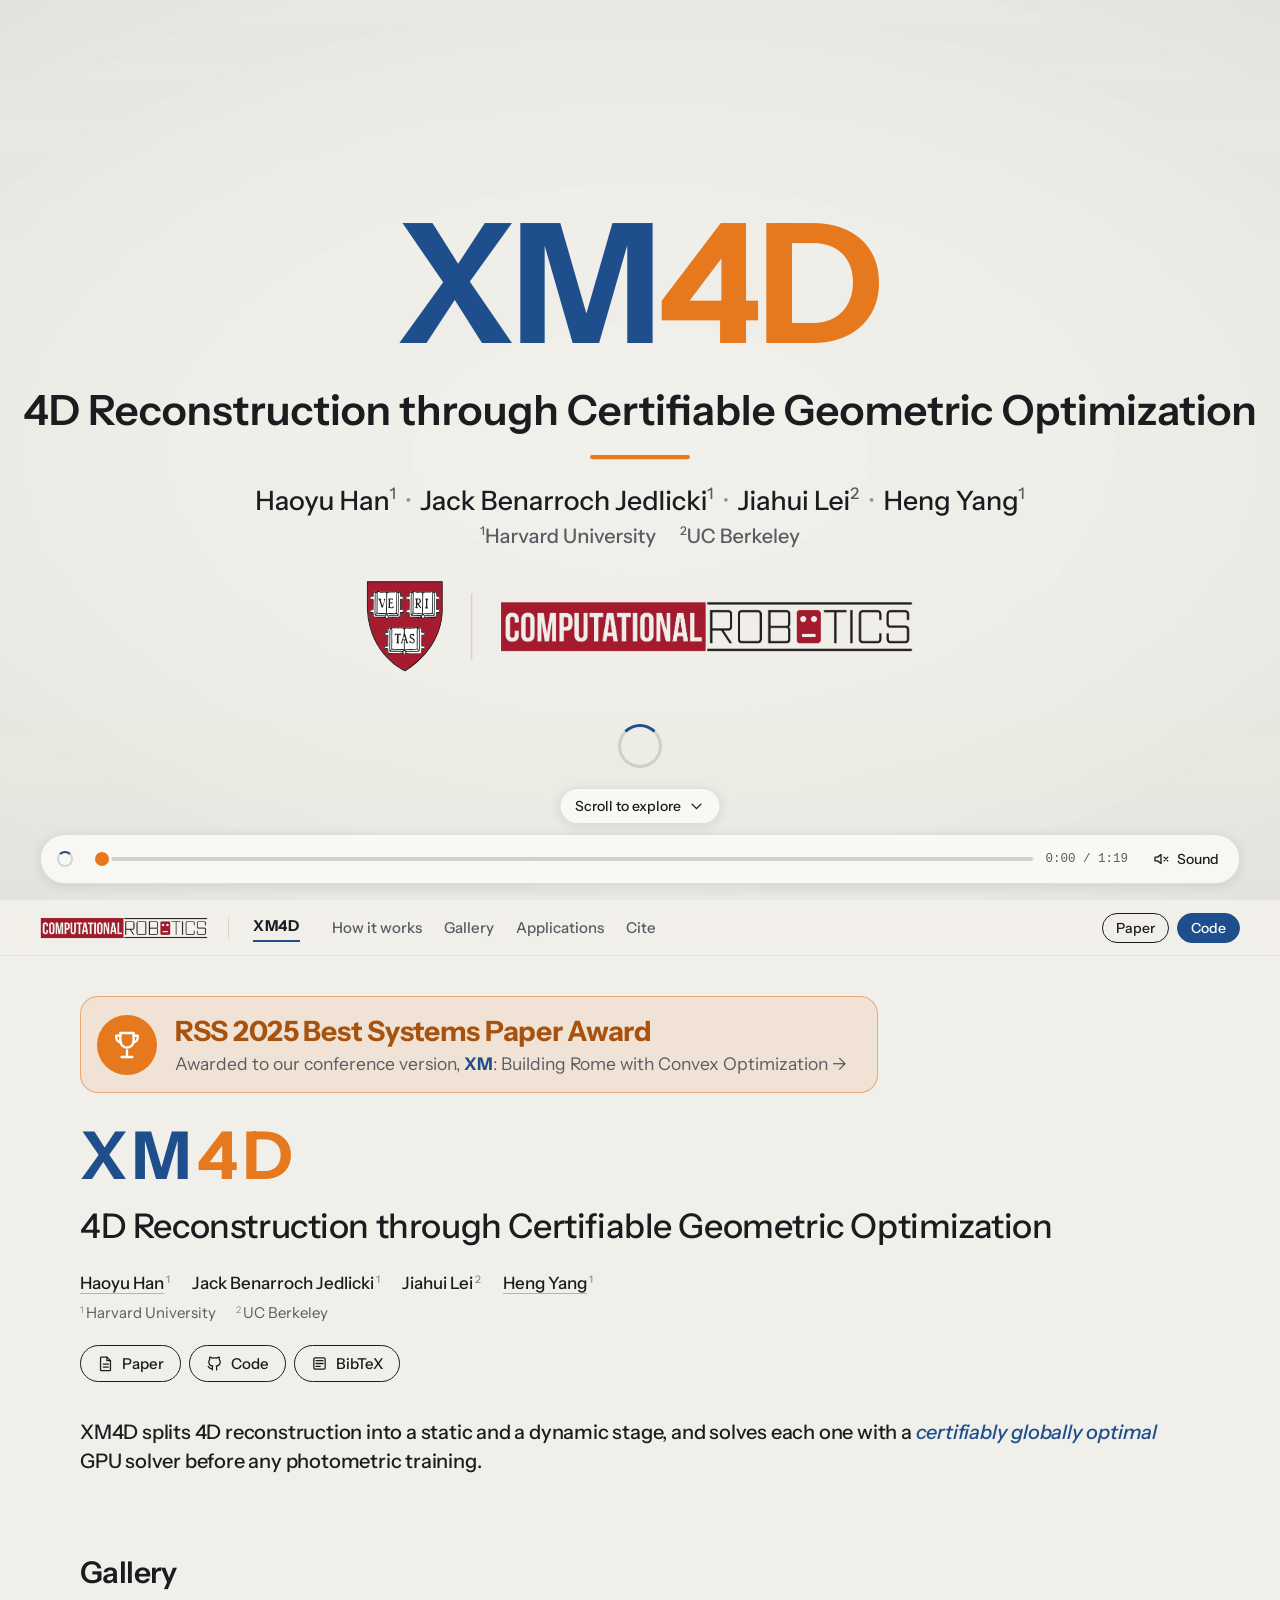
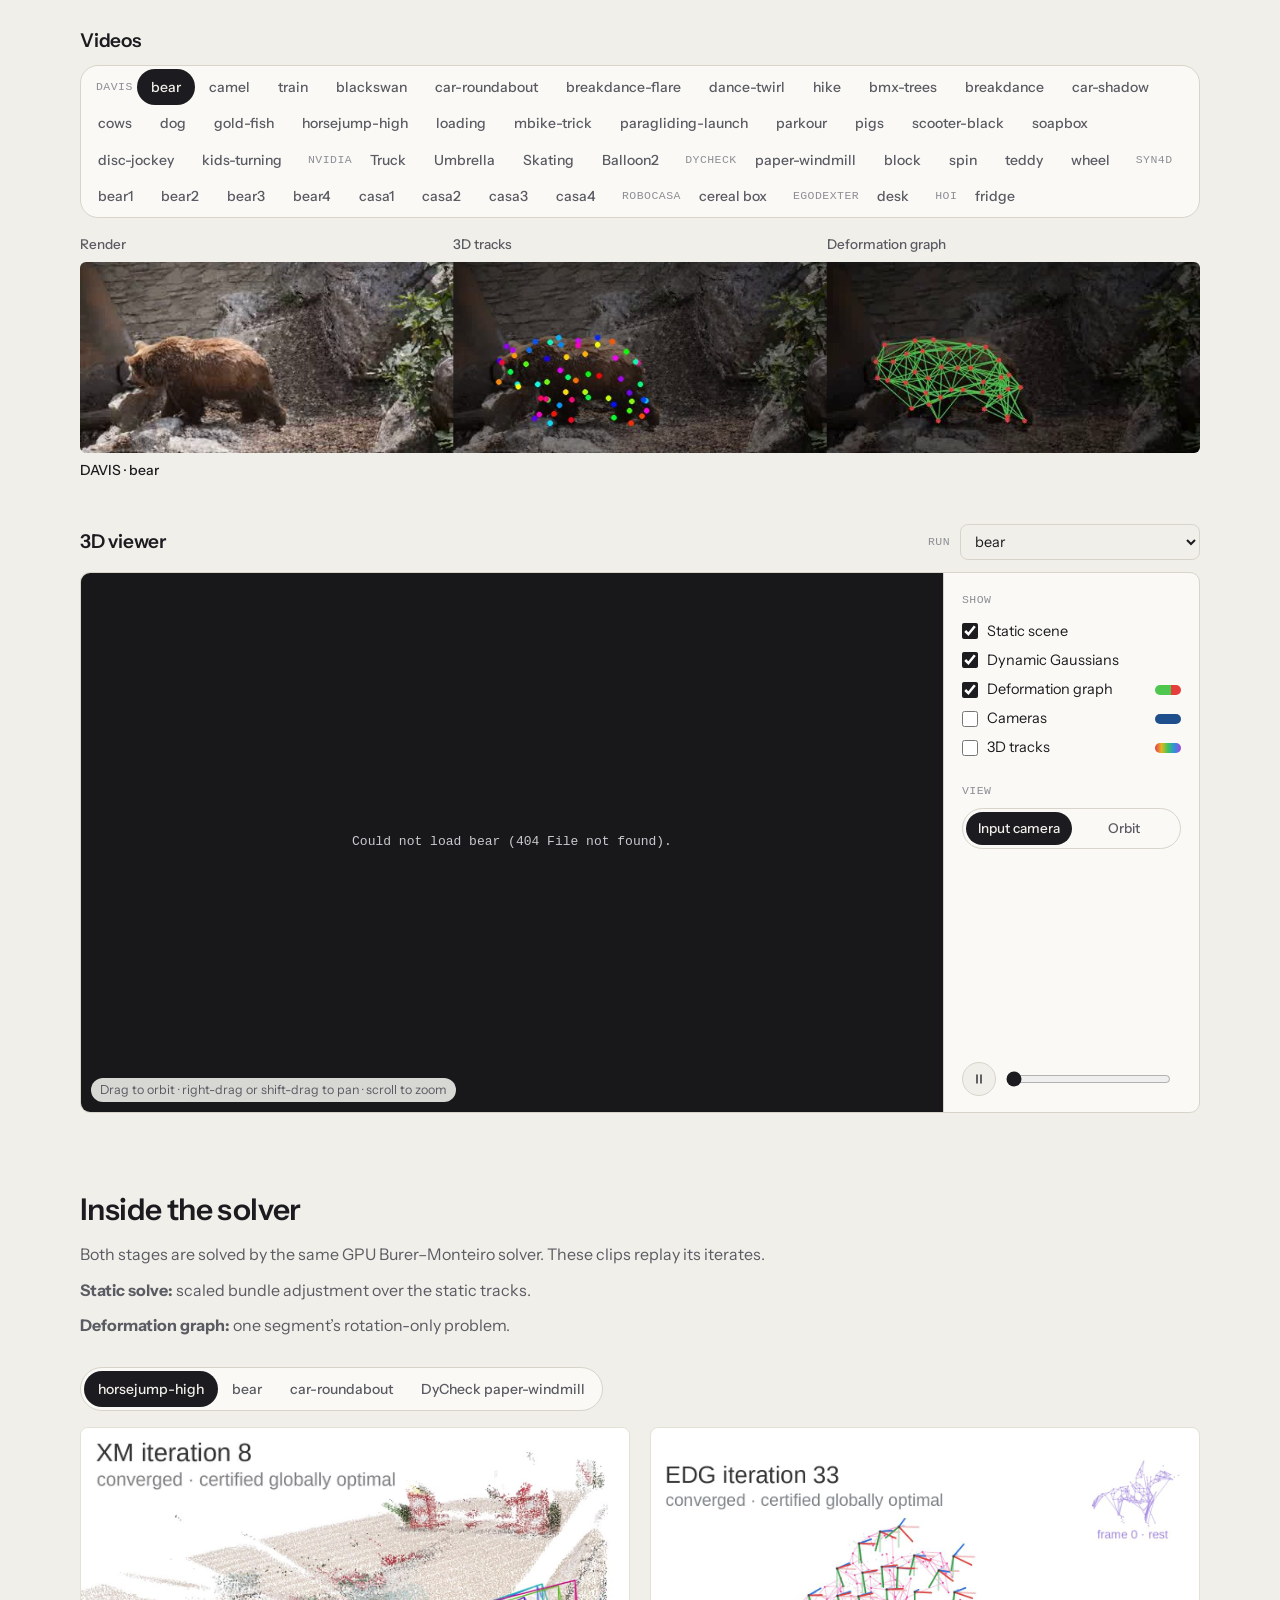
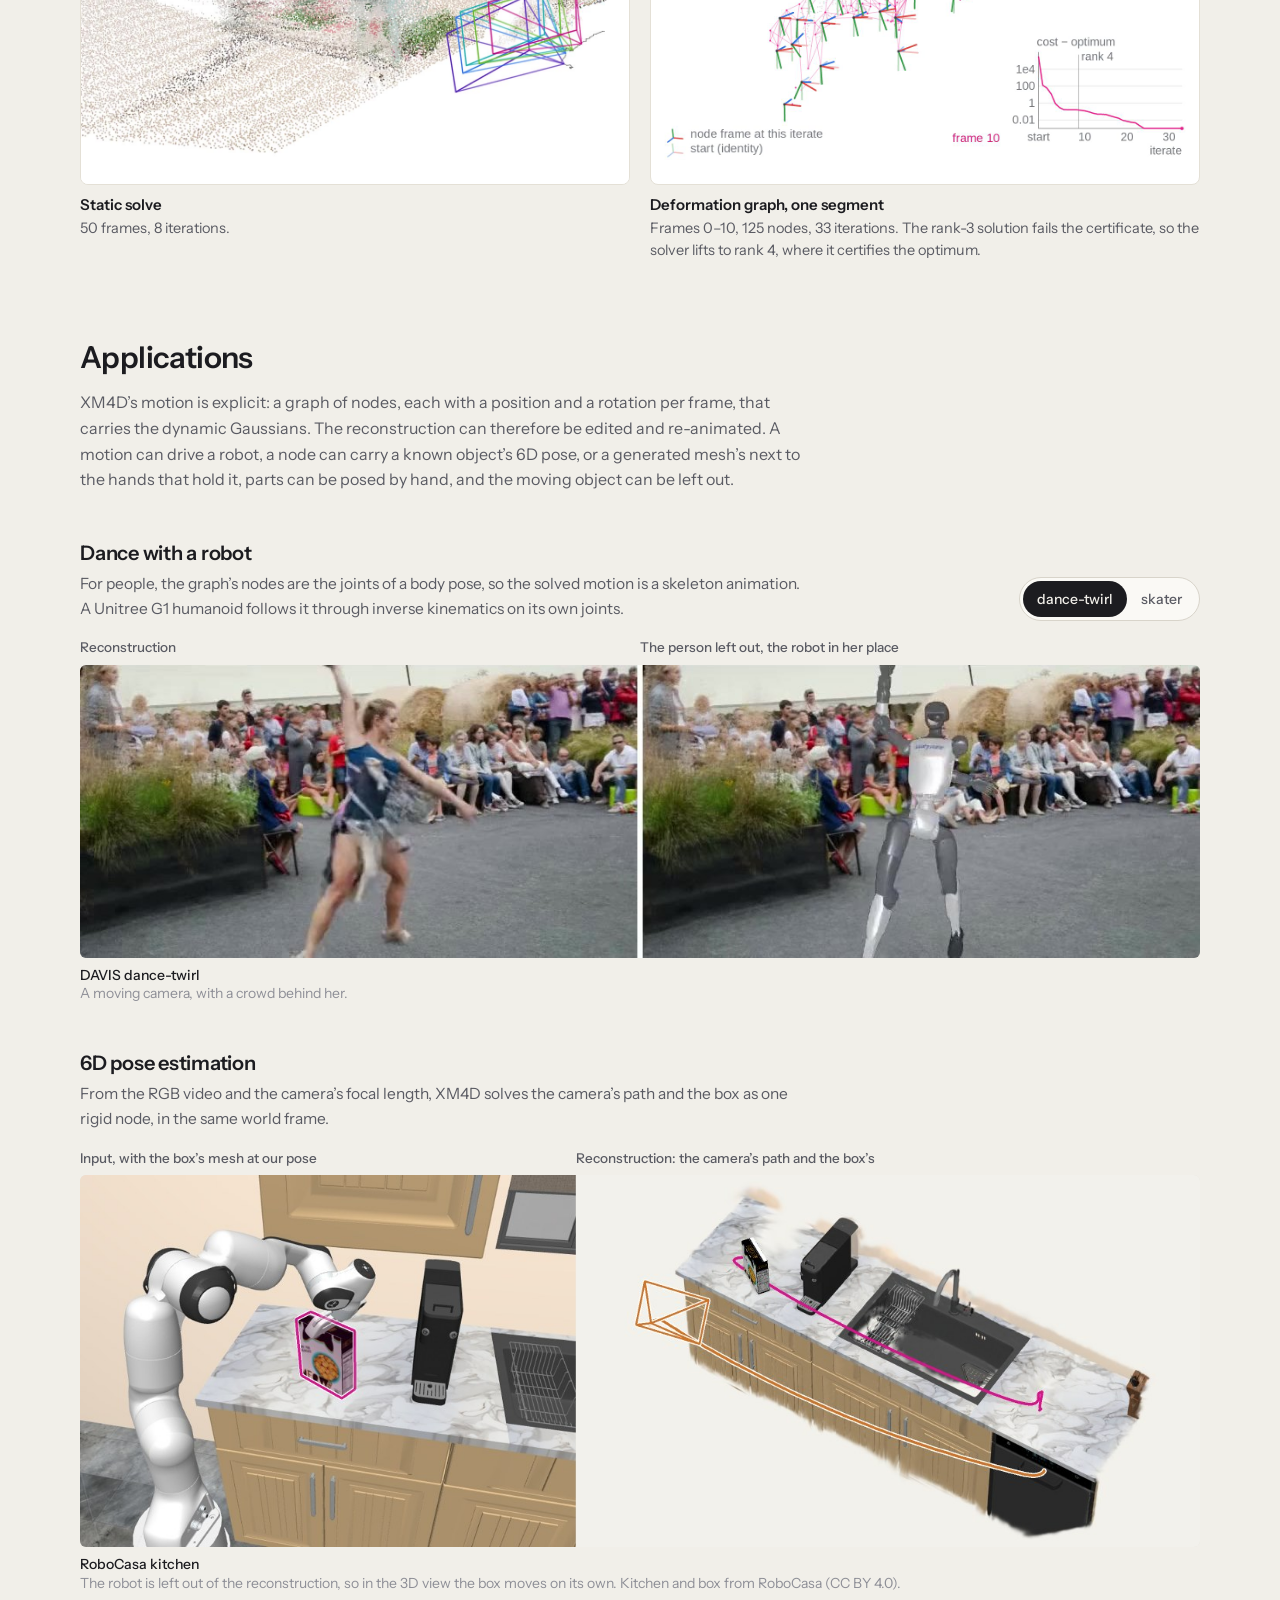
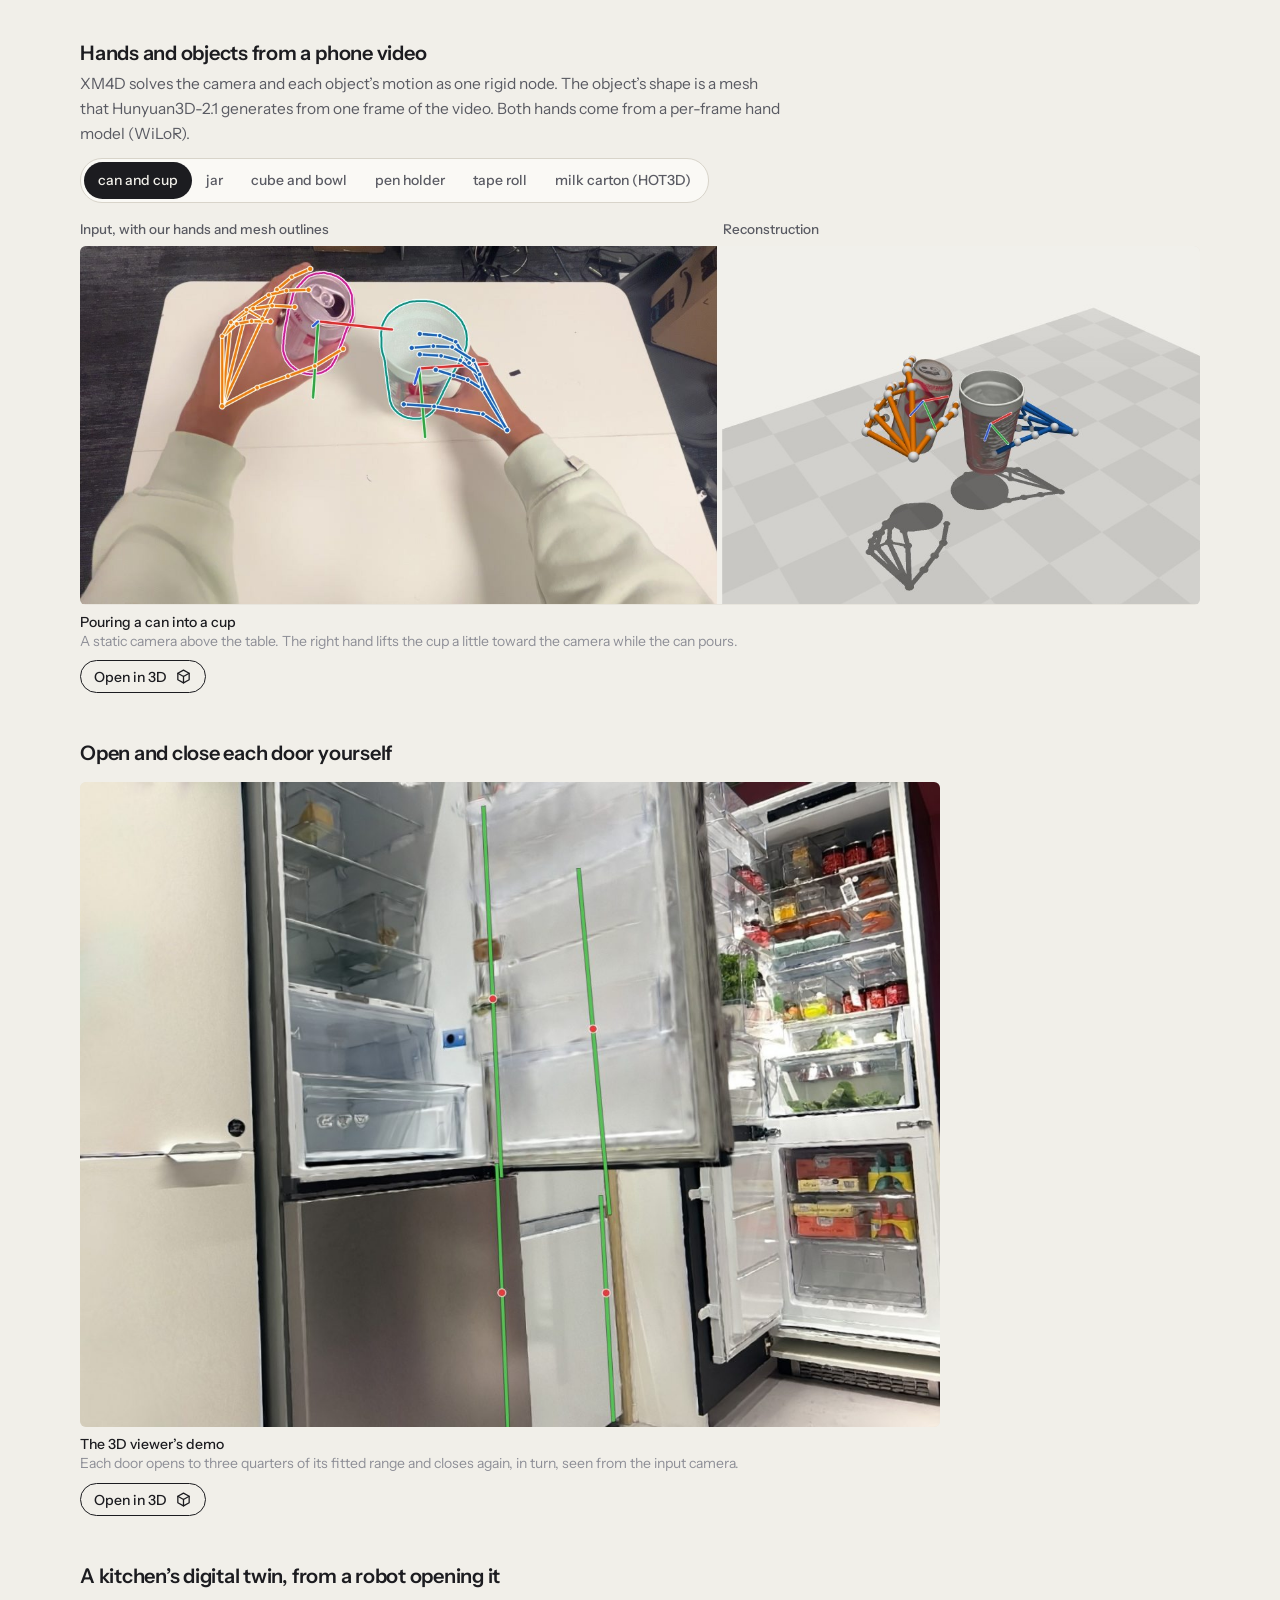
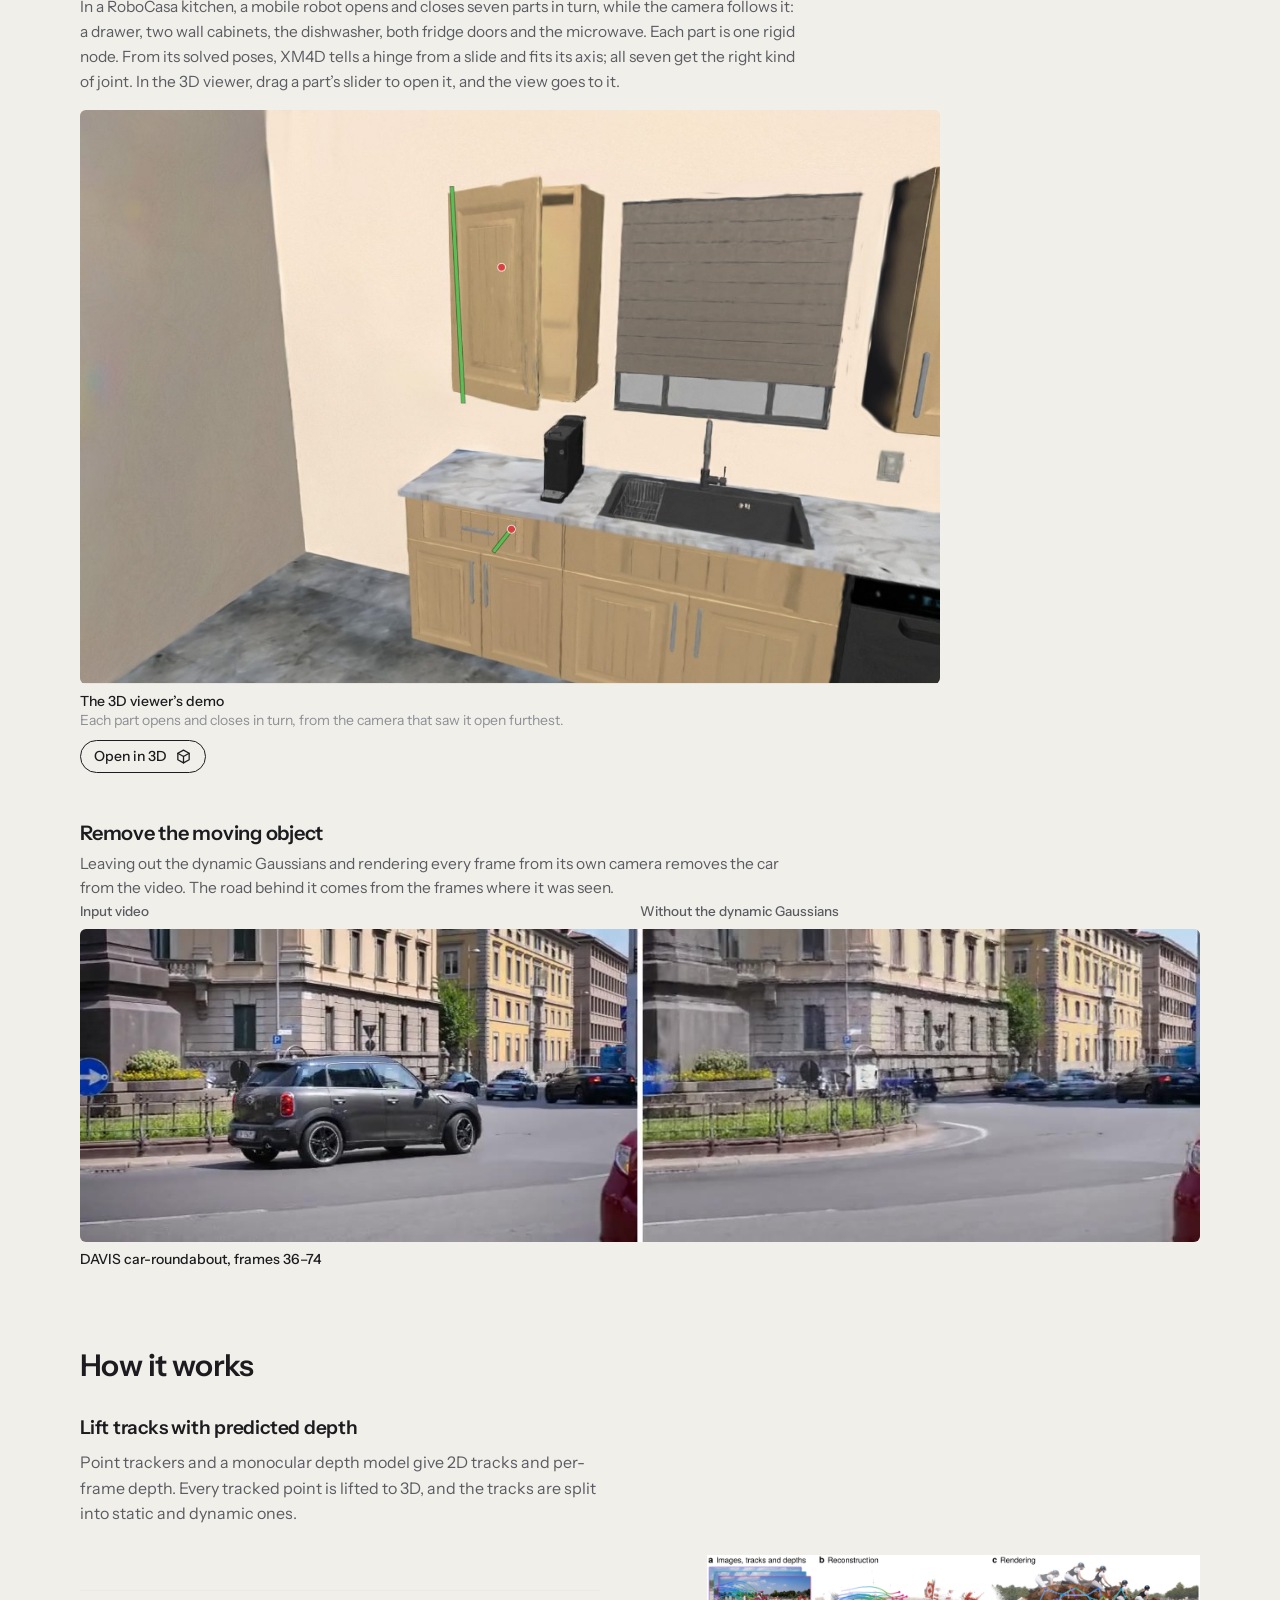
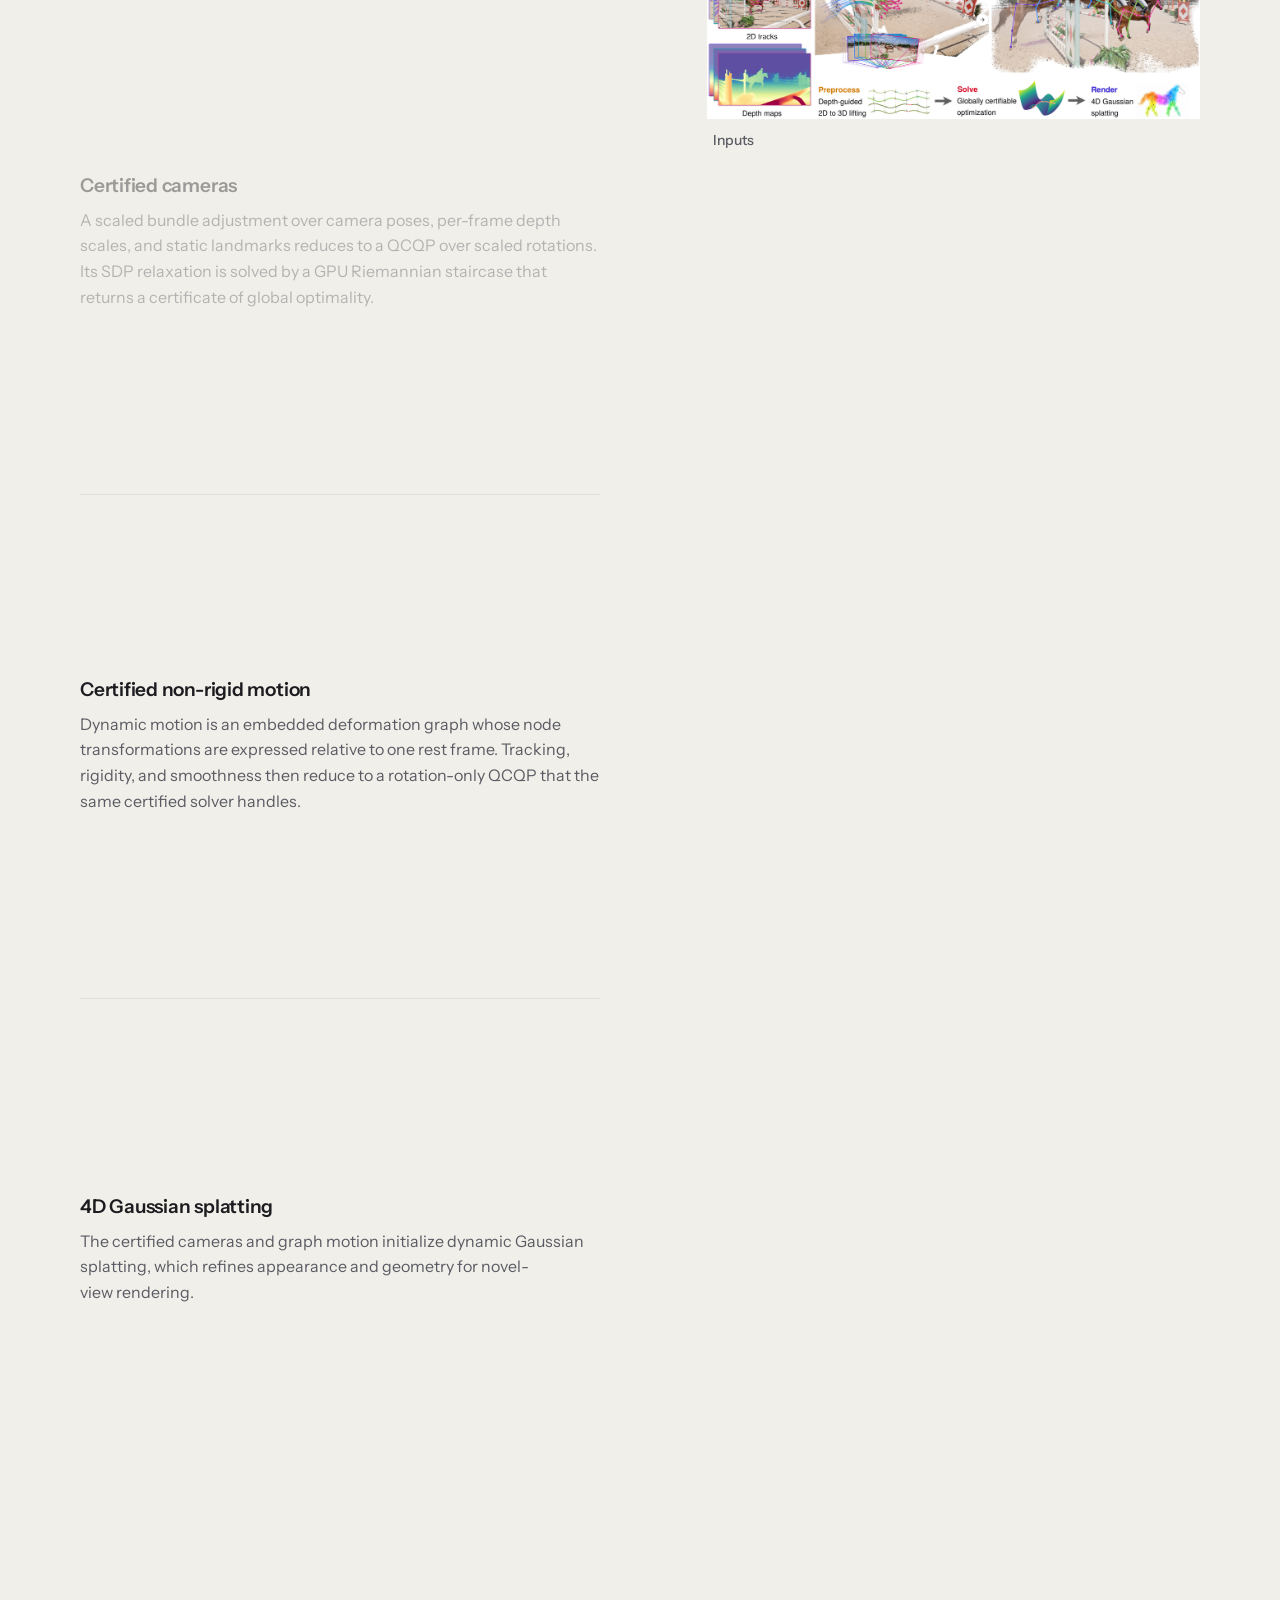
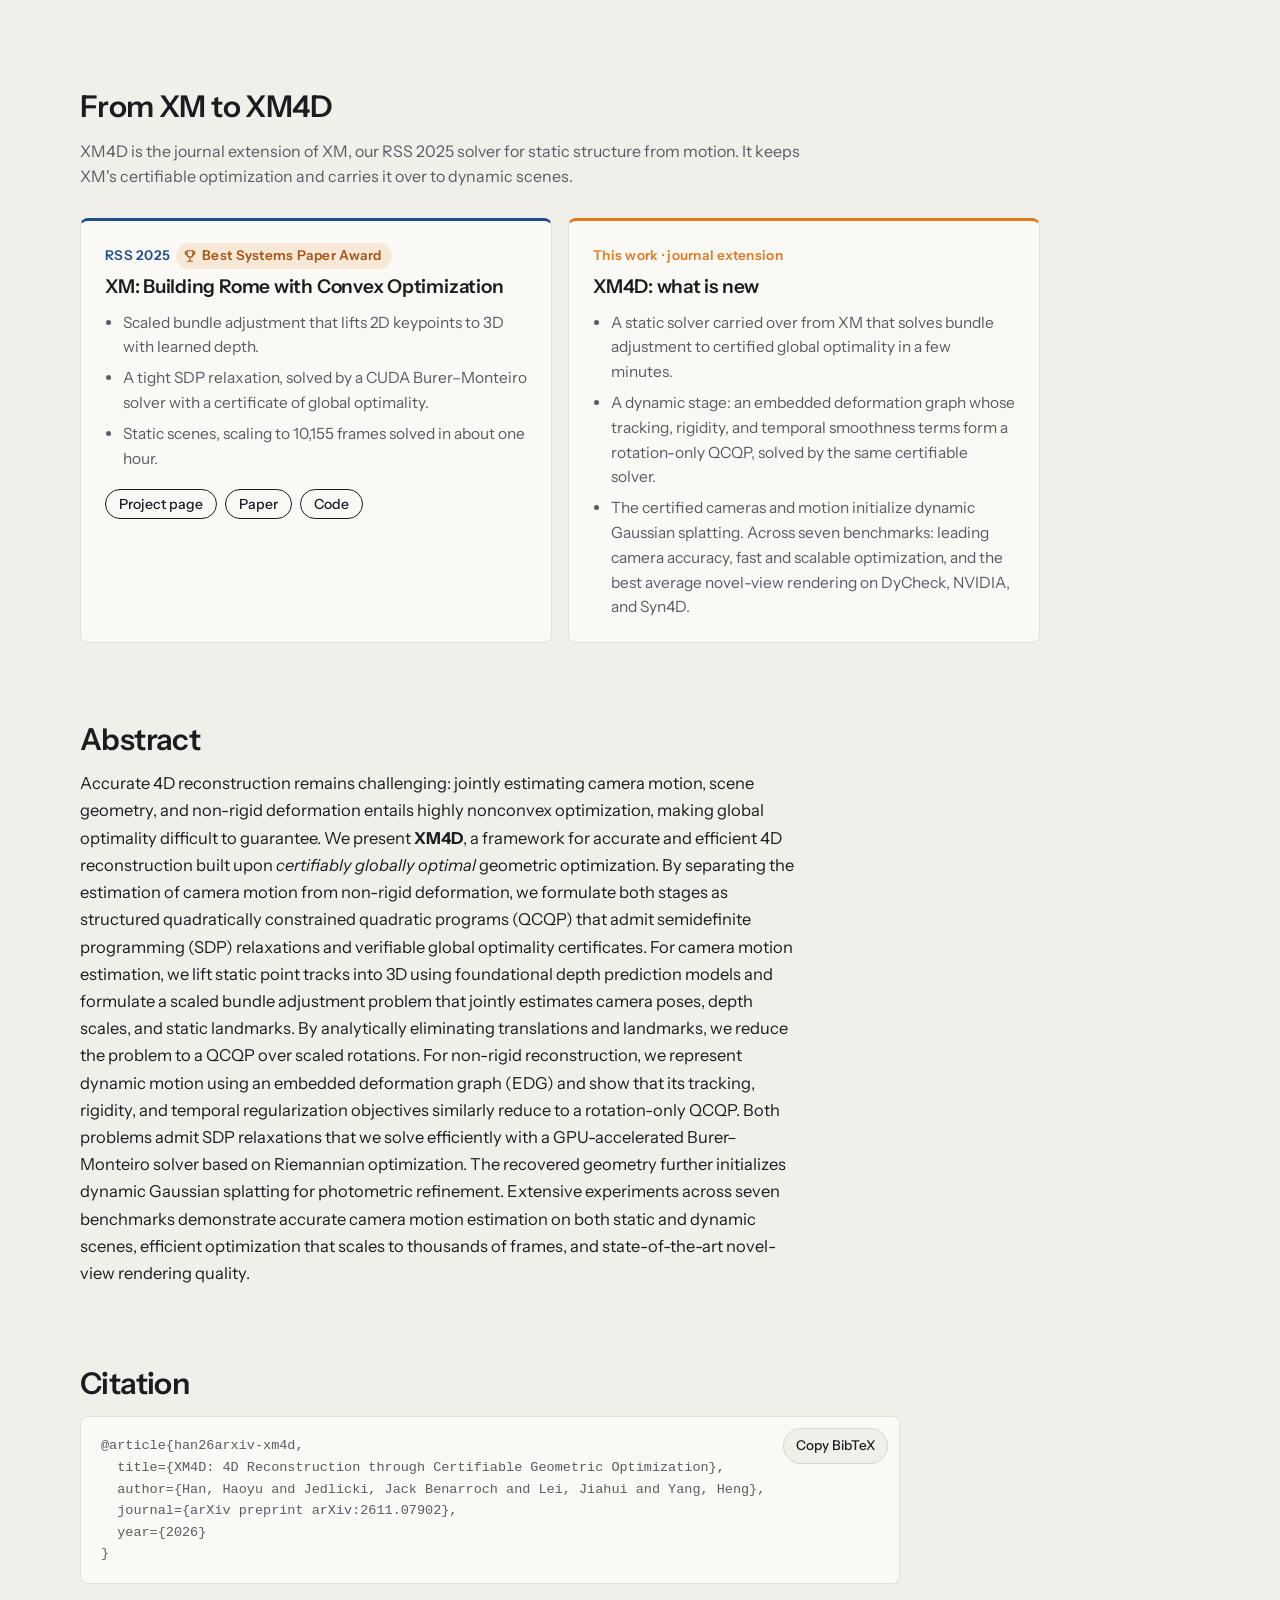
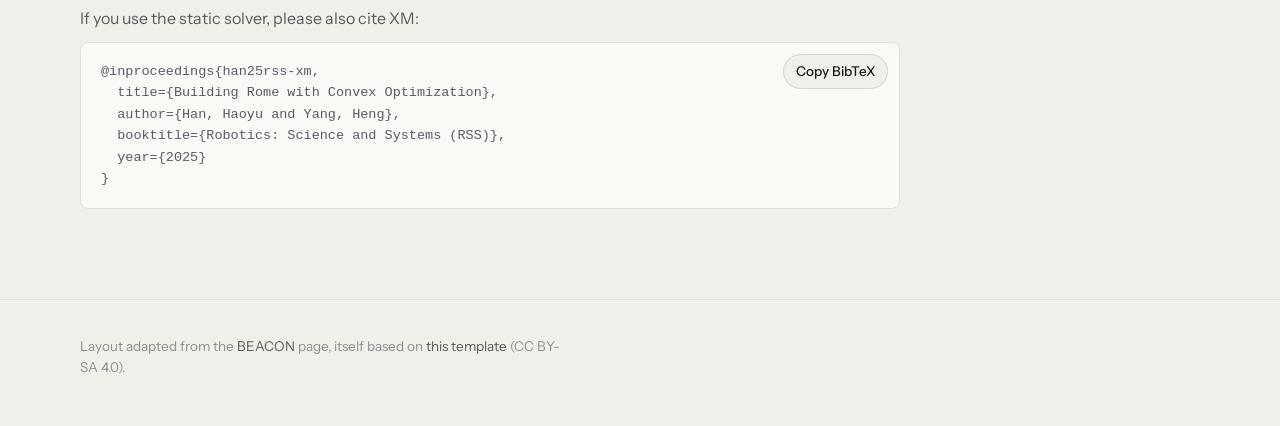
==== index.html @ f5412512 "Two DAVIS dance runs (disc-jockey, kids-turning) in the videos and the 3D viewer; the sphere-constra" ====
<!DOCTYPE html>
<html lang="en">
<head>
  <meta charset="UTF-8">
  <meta name="viewport" content="width=device-width, initial-scale=1.0">
  <title>XM4D: 4D Reconstruction through Certifiable Geometric Optimization</title>
  <meta name="description" content="XM4D recovers camera motion and non-rigid deformation from monocular videos with certifiably globally optimal geometric optimization, and uses them to initialize dynamic Gaussian splatting.">

  <meta property="og:title" content="XM4D: 4D Reconstruction through Certifiable Geometric Optimization">
  <meta property="og:description" content="Certifiably optimal cameras and non-rigid motion from casual videos, solved on the GPU and scaling to thousands of frames.">
  <meta property="og:image" content="assets/img/teaser.jpg?v=2">
  <meta property="og:type" content="website">

  <link rel="preconnect" href="https://fonts.googleapis.com">
  <link rel="preconnect" href="https://fonts.gstatic.com" crossorigin>
  <link href="https://fonts.googleapis.com/css2?family=Instrument+Sans:ital,wght@0,400;0,500;0,600;0,700;1,400&display=swap" rel="stylesheet">

  <link rel="icon" href="assets/favicon.svg" type="image/svg+xml">
  <link rel="stylesheet" href="style.css?v=20261109f">
</head>
<body>

<a class="skip-link" href="#method">Skip to content</a>

<!-- Teaser, full screen above the page (as on the GRASP page): plays muted, fades as the page scrolls up over it,
     pauses off screen (main.js). The top bar sits below it and sticks once it scrolls away. -->
<div class="intro" id="teaser" role="region" aria-label="Teaser video">
  <div class="intro-stage">
    <video id="promo" class="intro-video" muted loop playsinline preload="auto" width="1280" height="720" poster="assets/img/promo.jpg?v=12" aria-label="XM4D teaser: results, the pipeline, and this page">
      <!-- text-free cuts (the text is drawn over them as SVG); the sharpest the screen can use: 1440p on large or
           high-density screens, 1080p on most laptops, else 720p -->
      <source src="assets/video/promo-1440.mp4?v=11" type="video/mp4" media="(min-width: 1800px), (min-width: 1000px) and (min-resolution: 1.75dppx)">
      <source src="assets/video/promo-1080.mp4?v=11" type="video/mp4" media="(min-width: 1100px), (min-width: 700px) and (min-resolution: 1.5dppx)">
      <source src="assets/video/promo-720.mp4?v=11" type="video/mp4">
    </video>
    <!-- the teaser's titles, labels and logos, drawn sharp as SVG over the text-free video, frame by frame (main.js) -->
    <svg class="intro-text" id="promo-text" viewBox="0 0 1920 1080" preserveAspectRatio="xMidYMid slice" aria-hidden="true"></svg>
    <button type="button" class="intro-hit" id="promo-hit" aria-label="Pause the teaser"></button>
    <span class="intro-big" aria-hidden="true">
      <svg class="i-play" width="40" height="40" viewBox="0 0 24 24"><path d="M8 5.5v13l10.5-6.5z"/></svg>
      <svg class="i-pause" width="40" height="40" viewBox="0 0 24 24"><path d="M9 5.5v13M15 5.5v13"/></svg>
    </span>
    <!-- shown until enough of the teaser is in to play through, and whenever playback waits for data -->
    <span class="intro-load" role="status" aria-label="Loading the teaser"></span>
  </div>
  <div class="intro-bar">
    <button type="button" class="intro-btn" id="promo-play" aria-label="Pause the teaser">
      <svg class="i-pause" width="18" height="18" viewBox="0 0 24 24" aria-hidden="true"><path d="M9 5.5v13M15 5.5v13"/></svg>
      <svg class="i-play" width="18" height="18" viewBox="0 0 24 24" aria-hidden="true"><path d="M8 5.5v13l10.5-6.5z"/></svg>
    </button>
    <input type="range" class="intro-seek" id="promo-seek" min="0" max="79.2" step="0.01" value="0" aria-label="Teaser position">
    <span class="intro-time" id="promo-time">0:00 / 1:19</span>
    <button type="button" class="intro-btn intro-sound" id="promo-sound" aria-pressed="false">
      <svg class="i-muted" width="18" height="18" viewBox="0 0 24 24" aria-hidden="true"><path d="M4 9.5h3.5L12 6v12l-4.5-3.5H4z"/><path d="M16 9.5l5 5M21 9.5l-5 5"/></svg>
      <svg class="i-sound" width="18" height="18" viewBox="0 0 24 24" aria-hidden="true"><path d="M4 9.5h3.5L12 6v12l-4.5-3.5H4z"/><path d="M15.5 9a4.5 4.5 0 0 1 0 6M18 6.5a8 8 0 0 1 0 11"/></svg>
      Sound
    </button>
  </div>
  <a class="intro-cue" href="#top">Scroll to explore <svg width="18" height="18" viewBox="0 0 24 24" aria-hidden="true"><path d="M6 9.5l6 6 6-6"/></svg></a>
</div>

<nav class="topbar" aria-label="Page">
  <a class="topbar-lab" href="https://computationalrobotics.seas.harvard.edu/" target="_blank" rel="noopener"><img src="assets/group-logo.png" alt="Computational Robotics Group, Harvard" width="168" height="22"></a>
  <a class="topbar-brand" href="#top">XM4D</a>
  <div class="topbar-links">
    <a href="#method">How it works</a>
    <a href="#gallery">Gallery</a>
    <a href="#applications">Applications</a>
    <a href="#citation">Cite</a>
  </div>
  <div class="topbar-actions">
    <a class="btn btn-small" href="https://arxiv.org/abs/2611.07902" target="_blank" rel="noopener">Paper</a>
    <a class="btn btn-small btn-primary" href="https://github.com/ComputationalRobotics/XM4D-release" target="_blank" rel="noopener">Code</a>
  </div>
</nav>

<main id="top">

  <!-- ───────────────────────── HERO ───────────────────────── -->
  <header class="hero">
    <a class="award-banner" href="https://computationalrobotics.seas.harvard.edu/XM/" target="_blank" rel="noopener">
      <span class="award-icon"><svg viewBox="0 0 24 24" aria-hidden="true"><path d="M8 21h8M12 16v5M7 3h10v6a5 5 0 0 1-10 0V3z"/><path d="M17 5h3v1.5a3.5 3.5 0 0 1-3.5 3.5M7 5H4v1.5A3.5 3.5 0 0 0 7.5 10"/></svg></span>
      <span class="award-text">
        <strong>RSS 2025 Best Systems Paper Award</strong>
        <span>Awarded to our conference version, <b>XM</b>: Building Rome with Convex Optimization &rarr;</span>
      </span>
    </a>

    <h1 class="hero-title">
      <span class="hero-acronym">XM<span class="acronym-4d">4D</span></span>
      4D Reconstruction through Certifiable Geometric Optimization
    </h1>

    <div class="hero-meta">
      <p class="authors">
        <span class="author"><a href="https://hyhan0118.github.io" target="_blank" rel="noopener">Haoyu Han</a><sup>1</sup></span>
        <span class="author">Jack Benarroch Jedlicki<sup>1</sup></span>
        <span class="author">Jiahui Lei<sup>2</sup></span>
        <span class="author"><a href="https://hankyang.seas.harvard.edu" target="_blank" rel="noopener">Heng Yang</a><sup>1</sup></span>
      </p>
      <p class="affiliations">
        <span><sup>1</sup>Harvard University</span>
        <span><sup>2</sup>UC Berkeley</span>
      </p>
    </div>

    <div class="hero-actions">
      <a class="btn" href="https://arxiv.org/abs/2611.07902" target="_blank" rel="noopener">
        <svg viewBox="0 0 24 24" aria-hidden="true"><path d="M6 3h8l5 5v13a1 1 0 0 1-1 1H6a1 1 0 0 1-1-1V4a1 1 0 0 1 1-1z"/><path d="M14 3v5h5M9 13h7M9 17h7"/></svg>
        Paper
      </a>
      <a class="btn" href="https://github.com/ComputationalRobotics/XM4D-release" target="_blank" rel="noopener">
        <svg viewBox="0 0 24 24" aria-hidden="true"><path d="M9 19c-4.3 1.4-4.3-2.5-6-3m12 5v-3.5c0-1 .1-1.4-.5-2 2.8-.3 5.5-1.4 5.5-6a4.6 4.6 0 0 0-1.3-3.2 4.2 4.2 0 0 0-.1-3.2s-1.1-.3-3.5 1.3a12.3 12.3 0 0 0-6.2 0C6.5 2.8 5.4 3.1 5.4 3.1a4.2 4.2 0 0 0-.1 3.2A4.6 4.6 0 0 0 4 9.5c0 4.6 2.7 5.7 5.5 6-.6.6-.6 1.2-.5 2V21"/></svg>
        Code
      </a>
      <a class="btn" href="#citation">
        <svg viewBox="0 0 24 24" aria-hidden="true"><path d="M7 8h10M7 12h10M7 16h6"/><rect x="4" y="4" width="16" height="16" rx="2"/></svg>
        BibTeX
      </a>
    </div>

    <p class="hero-lede">
      XM4D splits 4D reconstruction into a static and a dynamic stage, and solves each one with a
      <em>certifiably globally optimal</em> GPU solver before any photometric training.
    </p>

  </header>

  <!-- ───────────────────────── GALLERY: 3D VIEWER ───────────────────────── -->
  <!-- the runs' clips, then the 3D viewer, each with its own run list. A tab plays the run's clip (its showcase video,
       visualize_showcase_grid.py in the research code, cut to the row of one input camera held fixed while time plays:
       render, 3D tracks, graph cells; loaded only when its tab is shown, data-src). The viewer (viewer.js) draws the run
       picked in its panel (assets/3d/<key>.bin, export_viewer.py) once the section nears the screen. -->
  <section class="gallery3d" id="gallery" aria-labelledby="gallery-title">
    <div class="section-head">
      <h2 id="gallery-title">Gallery</h2>
    </div>
    <div class="gallery runs" id="runs">
      <h3>Videos</h3>
      <div class="segmented" role="tablist" aria-label="Video">
        <span class="seg-label">DAVIS</span>
        <button role="tab" aria-selected="true" data-group="bear">bear</button>
        <button role="tab" aria-selected="false" data-group="camel">camel</button>
        <button role="tab" aria-selected="false" data-group="train">train</button>
        <button role="tab" aria-selected="false" data-group="blackswan">blackswan</button>
        <button role="tab" aria-selected="false" data-group="car-roundabout">car-roundabout</button>
        <button role="tab" aria-selected="false" data-group="breakdance-flare">breakdance-flare</button>
        <button role="tab" aria-selected="false" data-group="dance-twirl">dance-twirl</button>
        <button role="tab" aria-selected="false" data-group="hike">hike</button>
        <button role="tab" aria-selected="false" data-group="bmx-trees">bmx-trees</button>
        <button role="tab" aria-selected="false" data-group="breakdance">breakdance</button>
        <button role="tab" aria-selected="false" data-group="car-shadow">car-shadow</button>
        <button role="tab" aria-selected="false" data-group="cows">cows</button>
        <button role="tab" aria-selected="false" data-group="dog">dog</button>
        <button role="tab" aria-selected="false" data-group="gold-fish">gold-fish</button>
        <button role="tab" aria-selected="false" data-group="horsejump-high">horsejump-high</button>
        <button role="tab" aria-selected="false" data-group="loading">loading</button>
        <button role="tab" aria-selected="false" data-group="mbike-trick">mbike-trick</button>
        <button role="tab" aria-selected="false" data-group="paragliding-launch">paragliding-launch</button>
        <button role="tab" aria-selected="false" data-group="parkour">parkour</button>
        <button role="tab" aria-selected="false" data-group="pigs">pigs</button>
        <button role="tab" aria-selected="false" data-group="scooter-black">scooter-black</button>
        <button role="tab" aria-selected="false" data-group="soapbox">soapbox</button>
        <button role="tab" aria-selected="false" data-group="disc-jockey">disc-jockey</button>
        <button role="tab" aria-selected="false" data-group="kids-turning">kids-turning</button>
        <span class="seg-label">NVIDIA</span>
        <button role="tab" aria-selected="false" data-group="truck">Truck</button>
        <button role="tab" aria-selected="false" data-group="umbrella">Umbrella</button>
        <button role="tab" aria-selected="false" data-group="skating">Skating</button>
        <button role="tab" aria-selected="false" data-group="balloon2">Balloon2</button>
        <span class="seg-label">DyCheck</span>
        <button role="tab" aria-selected="false" data-group="paper-windmill">paper-windmill</button>
        <button role="tab" aria-selected="false" data-group="block">block</button>
        <button role="tab" aria-selected="false" data-group="spin">spin</button>
        <button role="tab" aria-selected="false" data-group="teddy">teddy</button>
        <button role="tab" aria-selected="false" data-group="wheel">wheel</button>
        <span class="seg-label">Syn4D</span>
        <button role="tab" aria-selected="false" data-group="bear1">bear1</button>
        <button role="tab" aria-selected="false" data-group="bear2">bear2</button>
        <button role="tab" aria-selected="false" data-group="bear3">bear3</button>
        <button role="tab" aria-selected="false" data-group="bear4">bear4</button>
        <button role="tab" aria-selected="false" data-group="casa1">casa1</button>
        <button role="tab" aria-selected="false" data-group="casa2">casa2</button>
        <button role="tab" aria-selected="false" data-group="casa3">casa3</button>
        <button role="tab" aria-selected="false" data-group="casa4">casa4</button>
        <span class="seg-label">RoboCasa</span>
        <button role="tab" aria-selected="false" data-group="casa-pose">cereal box</button>
        <span class="seg-label">EgoDexter</span>
        <button role="tab" aria-selected="false" data-group="egodexter">desk</button>
        <span class="seg-label">HOI</span>
        <button role="tab" aria-selected="false" data-group="fridge">fridge</button>
      </div>
      <div class="run-cols" aria-hidden="true"><span>Render</span><span>3D tracks</span><span>Deformation graph</span></div>
      <div class="gallery-group is-active" data-group="bear" role="tabpanel">
        <figure class="run"><video muted loop playsinline preload="none" width="1440" height="246" data-poster="assets/img/runs/bear.jpg" data-src="assets/video/runs/bear.mp4"></video>
        <figcaption>DAVIS &middot; bear</figcaption></figure>
      </div>
      <div class="gallery-group" data-group="camel" role="tabpanel" hidden>
        <figure class="run"><video muted loop playsinline preload="none" width="1440" height="246" data-poster="assets/img/runs/camel.jpg" data-src="assets/video/runs/camel.mp4"></video>
        <figcaption>DAVIS &middot; camel</figcaption></figure>
      </div>
      <div class="gallery-group" data-group="train" role="tabpanel" hidden>
        <figure class="run"><video muted loop playsinline preload="none" width="1440" height="246" data-poster="assets/img/runs/train.jpg" data-src="assets/video/runs/train.mp4"></video>
        <figcaption>DAVIS &middot; train</figcaption></figure>
      </div>
      <div class="gallery-group" data-group="blackswan" role="tabpanel" hidden>
        <figure class="run"><video muted loop playsinline preload="none" width="1440" height="246" data-poster="assets/img/runs/blackswan.jpg" data-src="assets/video/runs/blackswan.mp4"></video>
        <figcaption>DAVIS &middot; blackswan</figcaption></figure>
      </div>
      <div class="gallery-group" data-group="car-roundabout" role="tabpanel" hidden>
        <figure class="run"><video muted loop playsinline preload="none" width="1440" height="246" data-poster="assets/img/runs/car-roundabout.jpg" data-src="assets/video/runs/car-roundabout.mp4"></video>
        <figcaption>DAVIS &middot; car-roundabout <span>The camera is held where it is in the first frame, so the clip ends when the car leaves its view.</span></figcaption></figure>
      </div>
      <div class="gallery-group" data-group="breakdance-flare" role="tabpanel" hidden>
        <figure class="run"><video muted loop playsinline preload="none" width="1440" height="246" data-poster="assets/img/runs/breakdance-flare.jpg" data-src="assets/video/runs/breakdance-flare.mp4"></video>
        <figcaption>DAVIS &middot; breakdance-flare <span>For people, the graph is the 17 joints of a COCO body pose.</span></figcaption></figure>
      </div>
      <div class="gallery-group" data-group="dance-twirl" role="tabpanel" hidden>
        <figure class="run"><video muted loop playsinline preload="none" width="1440" height="246" data-poster="assets/img/runs/dance-twirl.jpg" data-src="assets/video/runs/dance-twirl.mp4"></video>
        <figcaption>DAVIS &middot; dance-twirl <span>For people, the graph is the 17 joints of a COCO body pose. The camera is held where it is in the first frame, so the clip ends when the dancer leaves its view.</span></figcaption></figure>
      </div>
      <div class="gallery-group" data-group="hike" role="tabpanel" hidden>
        <figure class="run"><video muted loop playsinline preload="none" width="1440" height="246" data-poster="assets/img/runs/hike.jpg" data-src="assets/video/runs/hike.mp4"></video>
        <figcaption>DAVIS &middot; hike <span>For people, the graph is the 17 joints of a COCO body pose.</span></figcaption></figure>
      </div>
      <div class="gallery-group" data-group="bmx-trees" role="tabpanel" hidden>
        <figure class="run"><video muted loop playsinline preload="none" width="1440" height="246" data-poster="assets/img/runs/bmx-trees.jpg" data-src="assets/video/runs/bmx-trees.mp4"></video>
        <figcaption>DAVIS &middot; bmx-trees</figcaption></figure>
      </div>
      <div class="gallery-group" data-group="breakdance" role="tabpanel" hidden>
        <figure class="run"><video muted loop playsinline preload="none" width="1440" height="246" data-poster="assets/img/runs/breakdance.jpg" data-src="assets/video/runs/breakdance.mp4"></video>
        <figcaption>DAVIS &middot; breakdance</figcaption></figure>
      </div>
      <div class="gallery-group" data-group="car-shadow" role="tabpanel" hidden>
        <figure class="run"><video muted loop playsinline preload="none" width="1440" height="246" data-poster="assets/img/runs/car-shadow.jpg" data-src="assets/video/runs/car-shadow.mp4"></video>
        <figcaption>DAVIS &middot; car-shadow</figcaption></figure>
      </div>
      <div class="gallery-group" data-group="cows" role="tabpanel" hidden>
        <figure class="run"><video muted loop playsinline preload="none" width="1440" height="246" data-poster="assets/img/runs/cows.jpg" data-src="assets/video/runs/cows.mp4"></video>
        <figcaption>DAVIS &middot; cows</figcaption></figure>
      </div>
      <div class="gallery-group" data-group="dog" role="tabpanel" hidden>
        <figure class="run"><video muted loop playsinline preload="none" width="1440" height="246" data-poster="assets/img/runs/dog.jpg" data-src="assets/video/runs/dog.mp4"></video>
        <figcaption>DAVIS &middot; dog</figcaption></figure>
      </div>
      <div class="gallery-group" data-group="gold-fish" role="tabpanel" hidden>
        <figure class="run"><video muted loop playsinline preload="none" width="1440" height="246" data-poster="assets/img/runs/gold-fish.jpg" data-src="assets/video/runs/gold-fish.mp4"></video>
        <figcaption>DAVIS &middot; gold-fish</figcaption></figure>
      </div>
      <div class="gallery-group" data-group="horsejump-high" role="tabpanel" hidden>
        <figure class="run"><video muted loop playsinline preload="none" width="1440" height="246" data-poster="assets/img/runs/horsejump-high.jpg" data-src="assets/video/runs/horsejump-high.mp4"></video>
        <figcaption>DAVIS &middot; horsejump-high</figcaption></figure>
      </div>
      <div class="gallery-group" data-group="loading" role="tabpanel" hidden>
        <figure class="run"><video muted loop playsinline preload="none" width="1440" height="246" data-poster="assets/img/runs/loading.jpg" data-src="assets/video/runs/loading.mp4"></video>
        <figcaption>DAVIS &middot; loading</figcaption></figure>
      </div>
      <div class="gallery-group" data-group="mbike-trick" role="tabpanel" hidden>
        <figure class="run"><video muted loop playsinline preload="none" width="1440" height="246" data-poster="assets/img/runs/mbike-trick.jpg" data-src="assets/video/runs/mbike-trick.mp4"></video>
        <figcaption>DAVIS &middot; mbike-trick</figcaption></figure>
      </div>
      <div class="gallery-group" data-group="paragliding-launch" role="tabpanel" hidden>
        <figure class="run"><video muted loop playsinline preload="none" width="1440" height="246" data-poster="assets/img/runs/paragliding-launch.jpg" data-src="assets/video/runs/paragliding-launch.mp4"></video>
        <figcaption>DAVIS &middot; paragliding-launch</figcaption></figure>
      </div>
      <div class="gallery-group" data-group="parkour" role="tabpanel" hidden>
        <figure class="run"><video muted loop playsinline preload="none" width="1440" height="246" data-poster="assets/img/runs/parkour.jpg" data-src="assets/video/runs/parkour.mp4"></video>
        <figcaption>DAVIS &middot; parkour</figcaption></figure>
      </div>
      <div class="gallery-group" data-group="pigs" role="tabpanel" hidden>
        <figure class="run"><video muted loop playsinline preload="none" width="1440" height="246" data-poster="assets/img/runs/pigs.jpg" data-src="assets/video/runs/pigs.mp4"></video>
        <figcaption>DAVIS &middot; pigs</figcaption></figure>
      </div>
      <div class="gallery-group" data-group="scooter-black" role="tabpanel" hidden>
        <figure class="run"><video muted loop playsinline preload="none" width="1440" height="246" data-poster="assets/img/runs/scooter-black.jpg" data-src="assets/video/runs/scooter-black.mp4"></video>
        <figcaption>DAVIS &middot; scooter-black</figcaption></figure>
      </div>
      <div class="gallery-group" data-group="soapbox" role="tabpanel" hidden>
        <figure class="run"><video muted loop playsinline preload="none" width="1440" height="246" data-poster="assets/img/runs/soapbox.jpg" data-src="assets/video/runs/soapbox.mp4"></video>
        <figcaption>DAVIS &middot; soapbox</figcaption></figure>
      </div>
      <div class="gallery-group" data-group="disc-jockey" role="tabpanel" hidden>
        <figure class="run"><video muted loop playsinline preload="none" width="1440" height="178" data-poster="assets/img/runs/disc-jockey.jpg" data-src="assets/video/runs/disc-jockey.mp4"></video>
        <figcaption>DAVIS &middot; disc-jockey <span>For people, the graph is the 17 joints of a COCO body pose, one skeleton per person.</span></figcaption></figure>
      </div>
      <div class="gallery-group" data-group="kids-turning" role="tabpanel" hidden>
        <figure class="run"><video muted loop playsinline preload="none" width="1440" height="246" data-poster="assets/img/runs/kids-turning.jpg" data-src="assets/video/runs/kids-turning.mp4"></video>
        <figcaption>DAVIS &middot; kids-turning <span>For people, the graph is the 17 joints of a COCO body pose, one skeleton per person.</span></figcaption></figure>
      </div>
      <div class="gallery-group" data-group="truck" role="tabpanel" hidden>
        <figure class="run"><video muted loop playsinline preload="none" width="1440" height="246" data-poster="assets/img/runs/truck.jpg" data-src="assets/video/runs/truck.mp4"></video>
        <figcaption>NVIDIA Dynamic Scenes &middot; Truck <span>12 time steps, played forward and back.</span></figcaption></figure>
      </div>
      <div class="gallery-group" data-group="umbrella" role="tabpanel" hidden>
        <figure class="run"><video muted loop playsinline preload="none" width="1440" height="246" data-poster="assets/img/runs/umbrella.jpg" data-src="assets/video/runs/umbrella.mp4"></video>
        <figcaption>NVIDIA Dynamic Scenes &middot; Umbrella <span>12 time steps, played forward and back.</span></figcaption></figure>
      </div>
      <div class="gallery-group" data-group="skating" role="tabpanel" hidden>
        <figure class="run"><video muted loop playsinline preload="none" width="1440" height="246" data-poster="assets/img/runs/skating.jpg" data-src="assets/video/runs/skating.mp4"></video>
        <figcaption>NVIDIA Dynamic Scenes &middot; Skating <span>12 time steps, played forward and back.</span></figcaption></figure>
      </div>
      <div class="gallery-group" data-group="balloon2" role="tabpanel" hidden>
        <figure class="run"><video muted loop playsinline preload="none" width="1440" height="246" data-poster="assets/img/runs/balloon2.jpg" data-src="assets/video/runs/balloon2.mp4"></video>
        <figcaption>NVIDIA Dynamic Scenes &middot; Balloon2 <span>12 time steps, played forward and back.</span></figcaption></figure>
      </div>
      <div class="gallery-group" data-group="paper-windmill" role="tabpanel" hidden>
        <figure class="run"><video muted loop playsinline preload="none" width="1440" height="616" data-poster="assets/img/runs/paper-windmill.jpg" data-src="assets/video/runs/paper-windmill.mp4"></video>
        <figcaption>DyCheck &middot; paper-windmill <span>Frames 0&ndash;72, the stretch that renders well.</span></figcaption></figure>
      </div>
      <div class="gallery-group" data-group="block" role="tabpanel" hidden>
        <figure class="run"><video muted loop playsinline preload="none" width="1440" height="616" data-poster="assets/img/runs/block.jpg" data-src="assets/video/runs/block.mp4"></video>
        <figcaption>DyCheck &middot; block <span>Frames 0&ndash;109, the stretch that renders well.</span></figcaption></figure>
      </div>
      <div class="gallery-group" data-group="spin" role="tabpanel" hidden>
        <figure class="run"><video muted loop playsinline preload="none" width="1440" height="616" data-poster="assets/img/runs/spin.jpg" data-src="assets/video/runs/spin.mp4"></video>
        <figcaption>DyCheck &middot; spin <span>Frames 0&ndash;149, the stretch that renders well.</span></figcaption></figure>
      </div>
      <div class="gallery-group" data-group="teddy" role="tabpanel" hidden>
        <figure class="run"><video muted loop playsinline preload="none" width="1440" height="616" data-poster="assets/img/runs/teddy.jpg" data-src="assets/video/runs/teddy.mp4"></video>
        <figcaption>DyCheck &middot; teddy <span>Frames 0&ndash;149, the stretch that renders well.</span></figcaption></figure>
      </div>
      <div class="gallery-group" data-group="wheel" role="tabpanel" hidden>
        <figure class="run"><video muted loop playsinline preload="none" width="1440" height="616" data-poster="assets/img/runs/wheel.jpg" data-src="assets/video/runs/wheel.mp4"></video>
        <figcaption>DyCheck &middot; wheel <span>Frames 0&ndash;149, the stretch that renders well.</span></figcaption></figure>
      </div>
      <div class="gallery-group" data-group="bear1" role="tabpanel" hidden>
        <figure class="run"><video muted loop playsinline preload="none" width="1440" height="336" data-poster="assets/img/runs/bear1.jpg" data-src="assets/video/runs/bear1.mp4"></video>
        <figcaption>Syn4D &middot; bear1</figcaption></figure>
      </div>
      <div class="gallery-group" data-group="bear2" role="tabpanel" hidden>
        <figure class="run"><video muted loop playsinline preload="none" width="1440" height="336" data-poster="assets/img/runs/bear2.jpg" data-src="assets/video/runs/bear2.mp4"></video>
        <figcaption>Syn4D &middot; bear2</figcaption></figure>
      </div>
      <div class="gallery-group" data-group="bear3" role="tabpanel" hidden>
        <figure class="run"><video muted loop playsinline preload="none" width="1440" height="336" data-poster="assets/img/runs/bear3.jpg" data-src="assets/video/runs/bear3.mp4"></video>
        <figcaption>Syn4D &middot; bear3</figcaption></figure>
      </div>
      <div class="gallery-group" data-group="bear4" role="tabpanel" hidden>
        <figure class="run"><video muted loop playsinline preload="none" width="1440" height="336" data-poster="assets/img/runs/bear4.jpg" data-src="assets/video/runs/bear4.mp4"></video>
        <figcaption>Syn4D &middot; bear4</figcaption></figure>
      </div>
      <div class="gallery-group" data-group="casa1" role="tabpanel" hidden>
        <figure class="run"><video muted loop playsinline preload="none" width="1440" height="296" data-poster="assets/img/runs/casa1.jpg" data-src="assets/video/runs/casa1.mp4"></video>
        <figcaption>Syn4D &middot; casa1</figcaption></figure>
      </div>
      <div class="gallery-group" data-group="casa2" role="tabpanel" hidden>
        <figure class="run"><video muted loop playsinline preload="none" width="1440" height="296" data-poster="assets/img/runs/casa2.jpg" data-src="assets/video/runs/casa2.mp4"></video>
        <figcaption>Syn4D &middot; casa2</figcaption></figure>
      </div>
      <div class="gallery-group" data-group="casa3" role="tabpanel" hidden>
        <figure class="run"><video muted loop playsinline preload="none" width="1440" height="296" data-poster="assets/img/runs/casa3.jpg" data-src="assets/video/runs/casa3.mp4"></video>
        <figcaption>Syn4D &middot; casa3</figcaption></figure>
      </div>
      <div class="gallery-group" data-group="casa4" role="tabpanel" hidden>
        <figure class="run"><video muted loop playsinline preload="none" width="1440" height="296" data-poster="assets/img/runs/casa4.jpg" data-src="assets/video/runs/casa4.mp4"></video>
        <figcaption>Syn4D &middot; casa4</figcaption></figure>
      </div>
      <div class="gallery-group" data-group="casa-pose" role="tabpanel" hidden>
        <figure class="run"><video muted loop playsinline preload="none" width="1440" height="296" data-poster="assets/img/runs/casa-pose.jpg" data-src="assets/video/runs/casa-pose.mp4"></video>
        <figcaption>RoboCasa &middot; cereal box <span>The robot is left out of the reconstruction, so the box moves on its own.</span></figcaption></figure>
      </div>
      <div class="gallery-group" data-group="egodexter" role="tabpanel" hidden>
        <figure class="run"><video muted loop playsinline preload="none" width="1440" height="336" data-poster="assets/img/runs/egodexter.jpg" data-src="assets/video/runs/egodexter.mp4"></video>
        <figcaption>EgoDexter &middot; desk <span>The hand's graph is the 21 keypoints of a WiLoR hand pose; the marker, orange, and block it picks up (segmented with SAM2) each move as one rigid part.</span></figcaption></figure>
      </div>
      <div class="gallery-group" data-group="fridge" role="tabpanel" hidden>
        <figure class="run"><video muted loop playsinline preload="none" width="1440" height="336" data-poster="assets/img/runs/fridge.jpg" data-src="assets/video/runs/fridge.mp4"></video>
        <figcaption>HOI &middot; fridge <span>Each door is one rigid part turning about its estimated hinge axis (thick line); the dot is the node that moves the door's Gaussians. The person is not modelled, so the doors open on their own. <a href="fridge.html">Open it in 3D</a>, with a slider per door.</span></figcaption></figure>
      </div>
    </div>
    <div class="viewer-head">
      <h3 class="viewer-title">3D viewer</h3>
      <label class="viewer-pick" for="viewer-run"><span class="viewer-label">Run</span>
        <select class="viewer-scene" id="viewer-run" data-for="viewer" data-embed="viewer-embed">
          <optgroup label="DAVIS">
            <option value="bear" data-src="assets/3d/bear.bin" selected>bear</option>
            <option value="camel" data-src="assets/3d/camel.bin">camel</option>
            <option value="train" data-src="assets/3d/train.bin">train</option>
            <option value="blackswan" data-src="assets/3d/blackswan.bin">blackswan</option>
            <option value="car-roundabout" data-src="assets/3d/car-roundabout.bin">car-roundabout</option>
            <option value="breakdance-flare" data-src="assets/3d/breakdance-flare.bin">breakdance-flare</option>
            <option value="dance-twirl" data-src="assets/3d/dance-twirl.bin">dance-twirl</option>
            <option value="hike" data-src="assets/3d/hike.bin">hike</option>
            <option value="bmx-trees" data-src="assets/3d/bmx-trees.bin">bmx-trees</option>
            <option value="breakdance" data-src="assets/3d/breakdance.bin">breakdance</option>
            <option value="car-shadow" data-src="assets/3d/car-shadow.bin">car-shadow</option>
            <option value="cows" data-src="assets/3d/cows.bin">cows</option>
            <option value="gold-fish" data-src="assets/3d/gold-fish.bin">gold-fish</option>
            <option value="horsejump-high" data-src="assets/3d/horsejump-high.bin">horsejump-high</option>
            <option value="loading" data-src="assets/3d/loading.bin">loading</option>
            <option value="pigs" data-src="assets/3d/pigs.bin">pigs</option>
            <option value="soapbox" data-src="assets/3d/soapbox.bin">soapbox</option>
            <option value="disc-jockey" data-src="assets/3d/disc-jockey.bin">disc-jockey</option>
            <option value="kids-turning" data-src="assets/3d/kids-turning.bin">kids-turning</option>
          </optgroup>
          <optgroup label="DyCheck">
            <option value="block" data-src="assets/3d/block.bin">block</option>
            <option value="paper-windmill" data-src="assets/3d/paper-windmill.bin">paper-windmill</option>
            <option value="spin" data-src="assets/3d/spin.bin">spin</option>
            <option value="teddy" data-src="assets/3d/teddy.bin">teddy</option>
            <option value="wheel" data-src="assets/3d/wheel.bin">wheel</option>
          </optgroup>
          <optgroup label="Syn4D">
            <option value="bear1" data-src="assets/3d/bear1.bin">bear1</option>
            <option value="bear2" data-src="assets/3d/bear2.bin">bear2</option>
            <option value="bear3" data-src="assets/3d/bear3.bin">bear3</option>
            <option value="bear4" data-src="assets/3d/bear4.bin">bear4</option>
            <option value="casa1" data-src="assets/3d/casa1.bin">casa1</option>
            <option value="casa2" data-src="assets/3d/casa2.bin">casa2</option>
            <option value="casa3" data-src="assets/3d/casa3.bin">casa3</option>
            <option value="casa4" data-src="assets/3d/casa4.bin">casa4</option>
          </optgroup>
          <optgroup label="RoboCasa">
            <option value="casa-pose" data-src="assets/3d/casa-pose.bin">cereal box</option>
          </optgroup>
          <optgroup label="EgoDexter">
            <option value="egodexter" data-src="assets/3d/egodexter.bin">desk</option>
          </optgroup>
          <optgroup label="Applications">
            <option value="app-fridge" data-page="fridge.html">fridge doors</option>
            <option value="app-kitchen" data-page="kitchen.html">kitchen twin</option>
            <option value="app-ip1149" data-page="handobj.html#ip1149">can and cup</option>
            <option value="app-ip1147" data-page="handobj.html#ip1147">jar</option>
            <option value="app-ip1045" data-page="handobj.html#ip1045">cube and bowl</option>
            <option value="app-ip1117" data-page="handobj.html#ip1117">pen holder</option>
            <option value="app-ip1073" data-page="handobj.html#ip1073">tape roll</option>
            <option value="app-hot3d-milk" data-page="handobj.html#hot3d-milk">milk carton (HOT3D)</option>
          </optgroup>
        </select>
      </label>
    </div>
    <div class="viewer" id="viewer">
      <div class="viewer-stage">
        <canvas class="viewer-canvas" aria-label="3D view of the selected reconstruction"></canvas>
        <p class="viewer-status" role="status">Loading…</p>
        <p class="viewer-hint">Drag to orbit · right-drag or shift-drag to pan · scroll to zoom</p>
      </div>
      <div class="viewer-panel">
        <fieldset class="viewer-layers">
          <legend class="viewer-label">Show</legend>
          <label><input type="checkbox" data-layer="static" checked> Static scene</label>
          <label><input type="checkbox" data-layer="dynamic" checked> Dynamic Gaussians</label>
          <label><input type="checkbox" data-layer="graph" checked> Deformation graph <i class="key key-graph" aria-hidden="true"></i></label>
          <label><input type="checkbox" data-layer="cameras"> Cameras <i class="key key-cameras" aria-hidden="true"></i></label>
          <label><input type="checkbox" data-layer="tracks"> 3D tracks <i class="key key-tracks" aria-hidden="true"></i></label>
        </fieldset>
        <fieldset class="viewer-views">
          <legend class="viewer-label">View</legend>
          <div class="segmented">
            <button type="button" data-view="input" aria-pressed="true">Input camera</button>
            <button type="button" data-view="free" aria-pressed="false">Orbit</button>
          </div>
        </fieldset>
        <div class="viewer-time">
          <button type="button" class="viewer-play" aria-label="Pause">
            <svg class="icon-pause" viewBox="0 0 24 24" aria-hidden="true"><path d="M9 6v12M15 6v12"/></svg>
            <svg class="icon-play" viewBox="0 0 24 24" aria-hidden="true"><path d="M8 5.5v13l10-6.5z"/></svg>
          </button>
          <input type="range" class="viewer-slider" min="0" max="1" step="any" value="0" aria-label="Time">
          <span class="viewer-frame"></span>
        </div>
      </div>
    </div>
    <iframe class="viewer-embed" id="viewer-embed" title="3D view of the selected application" hidden></iframe>
  </section>

  <!-- ───────────────────────── SOLVER ITERATIONS ───────────────────────── -->
  <!-- iterates of both solves, replayed by a copy of the solver that saved every one (scripts:
       4DReconstruction/scratchpad/page_assets/solver/) -->
  <section class="solver" id="solver" aria-labelledby="solver-title">
    <div class="section-head">
      <h2 id="solver-title">Inside the solver</h2>
      <p>Both stages are solved by the same GPU Burer&ndash;Monteiro solver. These clips replay its iterates.</p>
      <p><strong>Static solve:</strong> scaled bundle adjustment over the static tracks.</p>
      <p><strong>Deformation graph:</strong> one segment&rsquo;s rotation-only problem.</p>
    </div>
    <div class="gallery solver-runs">
      <div class="gallery-head">
        <div class="segmented" role="tablist" aria-label="Run">
          <button role="tab" aria-selected="true" data-group="sv-horsejump-high">horsejump-high</button>
          <button role="tab" aria-selected="false" data-group="sv-bear">bear</button>
          <button role="tab" aria-selected="false" data-group="sv-car-roundabout">car-roundabout</button>
          <button role="tab" aria-selected="false" data-group="sv-paper-windmill">DyCheck paper-windmill</button>
        </div>
      </div>
      <div class="gallery-group is-active" data-group="sv-horsejump-high" role="tabpanel">
        <div class="solver-grid">
        <figure class="solver-fig">
          <video muted loop playsinline preload="none" width="1188" height="772" data-poster="assets/img/solver/static-horsejump-high.jpg" data-src="assets/video/solver/static-horsejump-high.mp4"></video>
          <figcaption>Static solve <span>50 frames, 8 iterations.</span></figcaption>
        </figure>
        <figure class="solver-fig">
          <video muted loop playsinline preload="none" width="1280" height="720" data-poster="assets/img/solver/edg-horsejump-high.jpg" data-src="assets/video/solver/edg-horsejump-high.mp4"></video>
          <figcaption>Deformation graph, one segment <span>Frames 0&ndash;10, 125 nodes, 33 iterations. The rank-3 solution fails the certificate, so the solver lifts to rank 4, where it certifies the optimum.</span></figcaption>
        </figure>
        </div>
      </div>
      <div class="gallery-group" data-group="sv-bear" role="tabpanel" hidden>
        <div class="solver-grid">
        <figure class="solver-fig">
          <video muted loop playsinline preload="none" width="1280" height="720" data-poster="assets/img/solver/static-bear.jpg" data-src="assets/video/solver/static-bear.mp4"></video>
          <figcaption>Static solve <span>82 frames, 6 iterations, certified at rank 3. The camera barely moves, so the change is small.</span></figcaption>
        </figure>
        <figure class="solver-fig">
          <video muted loop playsinline preload="none" width="1280" height="720" data-poster="assets/img/solver/edg-bear.jpg" data-src="assets/video/solver/edg-bear.mp4"></video>
          <figcaption>Deformation graph, one segment <span>Frames 29&ndash;39, 36 nodes, 4 iterations, certified at rank 3. The bear turns little; most of the change is the nodes leaving their rest positions.</span></figcaption>
        </figure>
        </div>
      </div>
      <div class="gallery-group" data-group="sv-car-roundabout" role="tabpanel" hidden>
        <div class="solver-grid">
        <figure class="solver-fig">
          <video muted loop playsinline preload="none" width="1280" height="720" data-poster="assets/img/solver/static-car-roundabout.jpg" data-src="assets/video/solver/static-car-roundabout.mp4"></video>
          <figcaption>Static solve <span>75 frames, 9 iterations, certified at rank 3.</span></figcaption>
        </figure>
        <figure class="solver-fig">
          <video muted loop playsinline preload="none" width="1280" height="720" data-poster="assets/img/solver/edg-car-roundabout.jpg" data-src="assets/video/solver/edg-car-roundabout.mp4"></video>
          <figcaption>Deformation graph, one segment <span>Frames 60&ndash;70, 34 nodes, 5 iterations, certified at rank 3. The car&rsquo;s nodes yaw as it turns.</span></figcaption>
        </figure>
        </div>
      </div>
      <div class="gallery-group" data-group="sv-paper-windmill" role="tabpanel" hidden>
        <div class="solver-grid">
        <figure class="solver-fig">
          <video muted loop playsinline preload="none" width="1280" height="720" data-poster="assets/img/solver/static-paper-windmill.jpg" data-src="assets/video/solver/static-paper-windmill.mp4"></video>
          <figcaption>Static solve <span>277 frames, 7 iterations, certified at rank 3.</span></figcaption>
        </figure>
        <figure class="solver-fig">
          <video muted loop playsinline preload="none" width="1280" height="720" data-poster="assets/img/solver/edg-paper-windmill.jpg" data-src="assets/video/solver/edg-paper-windmill.mp4"></video>
          <figcaption>Deformation graph, one segment <span>Frames 230&ndash;239, 63 nodes, 4 iterations, certified at rank 3. The pinwheel&rsquo;s nodes turn with it.</span></figcaption>
        </figure>
        </div>
      </div>
    </div>
  </section>

  <!-- ───────────────────────── APPLICATIONS ───────────────────────── -->
  <!-- what the explicit motion makes possible (clips: page_assets/apps/ in the research code); the fridge is a second
       viewer (viewer.js) in its articulated mode -->
  <section class="apps" id="applications" aria-labelledby="apps-title">
    <div class="section-head">
      <h2 id="apps-title">Applications</h2>
      <p>
        XM4D&rsquo;s motion is explicit: a graph of nodes, each with a position and a rotation per frame, that carries
        the dynamic Gaussians. The reconstruction can therefore be edited and re-animated. A motion can drive a robot,
        a node can carry a known object&rsquo;s 6D pose, or a generated mesh&rsquo;s next to the hands that hold it,
        parts can be posed by hand, and the moving object can be left out.
      </p>
    </div>

    <div class="app gallery" id="app-robot">
      <div class="gallery-head">
        <div class="app-text">
          <h3>Dance with a robot</h3>
          <p>For people, the graph&rsquo;s nodes are the joints of a body pose, so the solved motion is a skeleton
            animation. A Unitree G1 humanoid follows it through inverse kinematics on its own joints.</p>
        </div>
        <div class="segmented" role="tablist" aria-label="Robot">
          <button role="tab" aria-selected="true" data-group="rb-twirl">dance-twirl</button>
          <button role="tab" aria-selected="false" data-group="rb-skater">skater</button>
        </div>
      </div>
      <div class="gallery-group is-active" data-group="rb-twirl" role="tabpanel">
        <div class="app-cols app-cols-2" aria-hidden="true"><span>Reconstruction</span><span>The person left out, the robot in her place</span></div>
        <figure class="app-clip"><video muted loop playsinline preload="none" width="1286" height="336" data-poster="assets/img/apps/robot-dance-twirl.jpg" data-src="assets/video/apps/robot-dance-twirl.mp4"></video>
          <figcaption>DAVIS dance-twirl <span>A moving camera, with a crowd behind her.</span></figcaption></figure>
      </div>
      <div class="gallery-group" data-group="rb-skater" role="tabpanel" hidden>
        <div class="app-cols app-cols-2" aria-hidden="true"><span>Reconstruction</span><span>The person left out, the robot in her place</span></div>
        <figure class="app-clip"><video muted loop playsinline preload="none" width="1286" height="336" data-poster="assets/img/apps/robot-skater.jpg" data-src="assets/video/apps/robot-skater.mp4"></video>
          <figcaption>Pexels skater <span>A spin on one foot, with the camera following her. The robot keeps its standing foot on the ice, fitted from the reconstruction. Stock video by Tima Miroshnichenko, Pexels.</span></figcaption></figure>
      </div>
    </div>

    <div class="app" id="app-pose">
      <div class="app-text">
        <h3>6D pose estimation</h3>
        <p>From the RGB video and the camera&rsquo;s focal length, XM4D solves the camera&rsquo;s path and the box as one
          rigid node, in the same world frame.</p>
      </div>
      <div class="app-cols app-cols-2" aria-hidden="true"><span>Input, with the box&rsquo;s mesh at our pose</span><span>Reconstruction: the camera&rsquo;s path and the box&rsquo;s</span></div>
      <figure class="app-clip"><video muted loop playsinline preload="none" width="1446" height="480" data-poster="assets/img/apps/casa-pose.jpg" data-src="assets/video/apps/casa-pose.mp4"></video>
        <figcaption>RoboCasa kitchen <span>The robot is left out of the reconstruction, so in the 3D view the box moves on its own. Kitchen and box from RoboCasa (CC&nbsp;BY&nbsp;4.0).</span></figcaption></figure>
    </div>

    <div class="app gallery" id="app-handobj">
      <div class="gallery-head">
        <div class="app-text">
          <h3>Hands and objects from a phone video</h3>
          <p>XM4D solves the camera and each object&rsquo;s motion as one rigid node. The object&rsquo;s shape is a mesh
            that Hunyuan3D-2.1 generates from one frame of the video. Both hands come from a per-frame hand model
            (WiLoR).</p>
        </div>
        <div class="segmented" role="tablist" aria-label="Clip">
          <button role="tab" aria-selected="true" data-group="ho-ip1149" data-clip="ip1149">can and cup</button>
          <button role="tab" aria-selected="false" data-group="ho-ip1147" data-clip="ip1147">jar</button>
          <button role="tab" aria-selected="false" data-group="ho-ip1045" data-clip="ip1045">cube and bowl</button>
          <button role="tab" aria-selected="false" data-group="ho-ip1117" data-clip="ip1117">pen holder</button>
          <button role="tab" aria-selected="false" data-group="ho-ip1073" data-clip="ip1073">tape roll</button>
          <button role="tab" aria-selected="false" data-group="ho-hot3d-milk">milk carton (HOT3D)</button>
        </div>
      </div>
      <div class="gallery-group is-active" data-group="ho-ip1149" role="tabpanel">
        <div class="app-cols app-cols-ho" aria-hidden="true"><span>Input, with our hands and mesh outlines</span><span>Reconstruction</span></div>
        <figure class="app-clip"><video muted loop playsinline preload="none" width="1688" height="540" data-poster="assets/img/apps/handobj-ip1149.jpg" data-src="assets/video/apps/handobj-ip1149.mp4"></video>
          <figcaption>Pouring a can into a cup <span>A static camera above the table. The right hand lifts the cup a little toward the camera while the can pours.</span></figcaption>
          <a class="btn btn-small app-open" href="handobj.html#ip1149">Open in 3D <svg viewBox="0 0 24 24" aria-hidden="true"><path d="M12 3l8 4.5v9L12 21l-8-4.5v-9z"/><path d="M12 12l8-4.5M12 12v9M12 12L4 7.5"/></svg></a></figure>
      </div>
      <div class="gallery-group" data-group="ho-ip1147" role="tabpanel" hidden>
        <div class="app-cols app-cols-ho" aria-hidden="true"><span>Input, with our hands and mesh outlines</span><span>Reconstruction</span></div>
        <figure class="app-clip"><video muted loop playsinline preload="none" width="1688" height="540" data-poster="assets/img/apps/handobj-ip1147.jpg" data-src="assets/video/apps/handobj-ip1147.mp4"></video>
          <figcaption>Opening a jar <span>Both hands unscrew the lid. Once the lid is off, the jar&rsquo;s outline is a little narrow.</span></figcaption>
          <a class="btn btn-small app-open" href="handobj.html#ip1147">Open in 3D <svg viewBox="0 0 24 24" aria-hidden="true"><path d="M12 3l8 4.5v9L12 21l-8-4.5v-9z"/><path d="M12 12l8-4.5M12 12v9M12 12L4 7.5"/></svg></a></figure>
      </div>
      <div class="gallery-group" data-group="ho-ip1045" role="tabpanel" hidden>
        <div class="app-cols app-cols-ho-portrait" aria-hidden="true"><span>Input, with our hands and mesh outlines</span><span>Reconstruction</span></div>
        <figure class="app-clip app-clip-portrait"><video muted loop playsinline preload="none" width="1268" height="960" data-poster="assets/img/apps/handobj-ip1045.jpg" data-src="assets/video/apps/handobj-ip1045.mp4"></video>
          <figcaption>A green cube into a bowl <span>A handheld camera looking down. One hand drops the cube in from above; it stays in the bowl while the other hand lifts the bowl.</span></figcaption>
          <a class="btn btn-small app-open" href="handobj.html#ip1045">Open in 3D <svg viewBox="0 0 24 24" aria-hidden="true"><path d="M12 3l8 4.5v9L12 21l-8-4.5v-9z"/><path d="M12 12l8-4.5M12 12v9M12 12L4 7.5"/></svg></a></figure>
      </div>
      <div class="gallery-group" data-group="ho-ip1117" role="tabpanel" hidden>
        <div class="app-cols app-cols-ho" aria-hidden="true"><span>Input, with our hands and mesh outlines</span><span>Reconstruction</span></div>
        <figure class="app-clip"><video muted loop playsinline preload="none" width="1688" height="540" data-poster="assets/img/apps/handobj-ip1117.jpg" data-src="assets/video/apps/handobj-ip1117.mp4"></video>
          <figcaption>A pen holder and a dental pick <span>The left hand holds the holder; the right picks up the pick and puts it in, handle first. At frames 143&ndash;165 the right hand floats about 10&nbsp;cm above the table.</span></figcaption>
          <a class="btn btn-small app-open" href="handobj.html#ip1117">Open in 3D <svg viewBox="0 0 24 24" aria-hidden="true"><path d="M12 3l8 4.5v9L12 21l-8-4.5v-9z"/><path d="M12 12l8-4.5M12 12v9M12 12L4 7.5"/></svg></a></figure>
      </div>
      <div class="gallery-group" data-group="ho-ip1073" role="tabpanel" hidden>
        <div class="app-cols app-cols-ho" aria-hidden="true"><span>Input, with our hands and mesh outlines</span><span>Reconstruction</span></div>
        <figure class="app-clip"><video muted loop playsinline preload="none" width="1688" height="540" data-poster="assets/img/apps/handobj-ip1073.jpg" data-src="assets/video/apps/handobj-ip1073.mp4"></video>
          <figcaption>A roll of tape by a peg, frames 0&ndash;144 <span>The clip stops before the roll goes on, where the person lifts the peg&rsquo;s block, which is not tracked. The right hand floats beside the peg.</span></figcaption>
          <a class="btn btn-small app-open" href="handobj.html#ip1073">Open in 3D <svg viewBox="0 0 24 24" aria-hidden="true"><path d="M12 3l8 4.5v9L12 21l-8-4.5v-9z"/><path d="M12 12l8-4.5M12 12v9M12 12L4 7.5"/></svg></a></figure>
      </div>
      <div class="gallery-group" data-group="ho-hot3d-milk" role="tabpanel" hidden>
        <div class="app-cols app-cols-ho-milk" aria-hidden="true"><span>Input, with our hands and mesh outline</span><span>Reconstruction</span></div>
        <figure class="app-clip app-clip-milk"><video muted loop playsinline preload="none" width="1358" height="540" data-poster="assets/img/apps/handobj-hot3d-milk.jpg" data-src="assets/video/apps/handobj-hot3d-milk.mp4"></video>
          <figcaption>Turning a milk carton <span>Seen from a headset. From HOT3D (Meta, CC&nbsp;BY-SA&nbsp;4.0).</span></figcaption>
          <a class="btn btn-small app-open" href="handobj.html#hot3d-milk">Open in 3D <svg viewBox="0 0 24 24" aria-hidden="true"><path d="M12 3l8 4.5v9L12 21l-8-4.5v-9z"/><path d="M12 12l8-4.5M12 12v9M12 12L4 7.5"/></svg></a></figure>
      </div>
    </div>

    <div class="app" id="app-articulate">
      <div class="app-text">
        <h3>Open and close each door yourself</h3>
      </div>
      <figure class="app-clip app-clip-single"><video muted loop playsinline preload="none" width="1280" height="960" data-poster="assets/img/apps/fridge-doors.jpg" data-src="assets/video/apps/fridge-doors.mp4"></video>
        <figcaption>The 3D viewer&rsquo;s demo <span>Each door opens to three quarters of its fitted range and closes again, in turn, seen from the input camera.</span></figcaption>
        <a class="btn btn-small app-open" href="fridge.html">Open in 3D <svg viewBox="0 0 24 24" aria-hidden="true"><path d="M12 3l8 4.5v9L12 21l-8-4.5v-9z"/><path d="M12 12l8-4.5M12 12v9M12 12L4 7.5"/></svg></a></figure>
    </div>

    <div class="app" id="app-twin">
      <div class="app-text">
        <h3>A kitchen&rsquo;s digital twin, from a robot opening it</h3>
        <p>In a RoboCasa kitchen, a mobile robot opens and closes seven parts in turn, while the camera follows it: a
          drawer, two wall cabinets, the dishwasher, both fridge doors and the microwave. Each part is one rigid node.
          From its solved poses, XM4D tells a hinge from a slide and fits its axis; all seven get the right kind of
          joint. In the 3D viewer, drag a part&rsquo;s slider to open it, and the view goes to it.</p>
      </div>
      <figure class="app-clip app-clip-single"><video muted loop playsinline preload="none" width="1440" height="960" data-poster="assets/img/apps/casa-twin.jpg" data-src="assets/video/apps/casa-twin.mp4"></video>
        <figcaption>The 3D viewer&rsquo;s demo <span>Each part opens and closes in turn, from the camera that saw it open furthest.</span></figcaption>
        <a class="btn btn-small app-open" href="kitchen.html">Open in 3D <svg viewBox="0 0 24 24" aria-hidden="true"><path d="M12 3l8 4.5v9L12 21l-8-4.5v-9z"/><path d="M12 12l8-4.5M12 12v9M12 12L4 7.5"/></svg></a></figure>
    </div>

    <div class="app" id="app-remove">
      <div class="app-text">
        <h3>Remove the moving object</h3>
        <p>Leaving out the dynamic Gaussians and rendering every frame from its own camera removes the car from the
          video. The road behind it comes from the frames where it was seen.</p>
      </div>
      <div class="app-cols app-cols-2" aria-hidden="true"><span>Input video</span><span>Without the dynamic Gaussians</span></div>
      <figure class="app-clip"><video muted loop playsinline preload="none" width="1286" height="360" data-poster="assets/img/apps/remove-car-roundabout.jpg" data-src="assets/video/apps/remove-car-roundabout.mp4"></video>
        <figcaption>DAVIS car-roundabout, frames 36&ndash;74</figcaption></figure>
    </div>
  </section>

  <!-- ───────────────────────── METHOD / SCROLLYTELLING ───────────────────────── -->
  <section class="method" id="method" aria-labelledby="method-title">
    <div class="method-head">
      <h2 id="method-title">How it works</h2>
    </div>

    <div class="method-body">
      <div class="method-steps">

        <!-- data-img: figure shown in the sticky stage while this step is active -->
        <article class="step" data-img="assets/img/teaser.jpg?v=2" data-title="Inputs">
          <h3>Lift tracks with predicted depth</h3>
          <p>
            Point trackers and a monocular depth model give 2D tracks and per-frame depth. Every
            tracked point is lifted to 3D, and the tracks are split into static and dynamic ones.
          </p>
        </article>

        <article class="step" data-img="assets/img/view-graph.jpg?v=2" data-title="Static stage">
          <h3>Certified cameras</h3>
          <p>
            A scaled bundle adjustment over camera poses, per-frame depth scales, and static
            landmarks reduces to a QCQP over scaled rotations. Its SDP relaxation is solved by a
            GPU Riemannian staircase that returns a certificate of global optimality.
          </p>
        </article>

        <article class="step" data-img="assets/img/view-graph.jpg?v=2" data-title="Dynamic stage">
          <h3>Certified non-rigid motion</h3>
          <p>
            Dynamic motion is an embedded deformation graph whose node transformations are
            expressed relative to one rest frame. Tracking, rigidity, and smoothness then reduce to
            a rotation-only QCQP that the same certified solver handles.
          </p>
        </article>

        <article class="step step-last" data-img="assets/img/teaser.jpg?v=2" data-title="Rendering">
          <h3>4D Gaussian splatting</h3>
          <p>
            The certified cameras and graph motion initialize dynamic Gaussian splatting, which
            refines appearance and geometry for novel-view rendering.
          </p>
        </article>

      </div>

      <div class="method-stage">
        <div class="stage-sticky">
          <img id="stage-img" src="assets/img/teaser.jpg?v=2" alt="" loading="lazy">
          <div class="stage-hud" aria-hidden="true">
            <span class="hud-task" id="hud-task">Inputs</span>
          </div>
        </div>
      </div>
    </div>
  </section>

  <!-- ───────────────────────── FROM XM TO XM4D ───────────────────────── -->
  <section class="lineage" id="lineage" aria-labelledby="lineage-title">
    <div class="section-head">
      <h2 id="lineage-title">From XM to XM4D</h2>
      <p>
        XM4D is the journal extension of XM, our RSS 2025 solver for static structure from motion.
        It keeps XM's certifiable optimization and carries it over to dynamic scenes.
      </p>
    </div>

    <div class="lineage-grid">
      <article class="lineage-card">
        <p class="lineage-venue">RSS 2025 <span class="award-chip"><svg viewBox="0 0 24 24" aria-hidden="true"><path d="M8 21h8M12 16v5M7 3h10v6a5 5 0 0 1-10 0V3z"/><path d="M17 5h3v1.5a3.5 3.5 0 0 1-3.5 3.5M7 5H4v1.5A3.5 3.5 0 0 0 7.5 10"/></svg>Best Systems Paper Award</span></p>
        <h3>XM: Building Rome with Convex Optimization</h3>
        <ul>
          <li>Scaled bundle adjustment that lifts 2D keypoints to 3D with learned depth.</li>
          <li>A tight SDP relaxation, solved by a CUDA Burer&ndash;Monteiro solver with a certificate of global optimality.</li>
          <li>Static scenes, scaling to 10,155 frames solved in about one hour.</li>
        </ul>
        <div class="lineage-links">
          <a class="btn btn-small" href="https://computationalrobotics.seas.harvard.edu/XM/" target="_blank" rel="noopener">Project page</a>
          <a class="btn btn-small" href="https://arxiv.org/abs/2502.04640" target="_blank" rel="noopener">Paper</a>
          <a class="btn btn-small" href="https://github.com/ComputationalRobotics/XM-code" target="_blank" rel="noopener">Code</a>
        </div>
      </article>

      <article class="lineage-card lineage-card-new">
        <p class="lineage-venue">This work &middot; journal extension</p>
        <h3>XM4D: what is new</h3>
        <ul>
          <li>A static solver carried over from XM that solves bundle adjustment to certified global optimality in a few minutes.</li>
          <li>A dynamic stage: an embedded deformation graph whose tracking, rigidity, and temporal smoothness terms form a rotation-only QCQP, solved by the same certifiable solver.</li>
          <li>The certified cameras and motion initialize dynamic Gaussian splatting. Across seven benchmarks: leading camera accuracy, fast and scalable optimization, and the best average novel-view rendering on DyCheck, NVIDIA, and Syn4D.</li>
        </ul>
      </article>
    </div>
  </section>

  <!-- ───────────────────────── ABSTRACT ───────────────────────── -->
  <section class="abstract" id="abstract" aria-labelledby="abstract-title">
    <h2 id="abstract-title">Abstract</h2>
    <p>
      Accurate 4D reconstruction remains challenging: jointly estimating camera motion, scene
      geometry, and non-rigid deformation entails highly nonconvex optimization, making global
      optimality difficult to guarantee. We present <strong>XM4D</strong>, a framework for accurate
      and efficient 4D reconstruction built upon <em>certifiably globally optimal</em> geometric
      optimization. By separating the estimation of camera motion from non-rigid deformation, we
      formulate both stages as structured quadratically constrained quadratic programs (QCQP) that
      admit semidefinite programming (SDP) relaxations and verifiable global optimality
      certificates. For camera motion estimation, we lift static point tracks
      into 3D using foundational depth prediction models and formulate a scaled bundle adjustment
      problem that jointly estimates camera poses, depth scales, and static landmarks. By
      analytically eliminating translations and landmarks, we reduce the problem to a QCQP over
      scaled rotations. For non-rigid reconstruction, we represent dynamic motion using an embedded
      deformation graph (EDG) and show that its tracking, rigidity, and temporal regularization
      objectives similarly reduce to a rotation-only QCQP. Both problems admit SDP relaxations that
      we solve efficiently with a GPU-accelerated Burer–Monteiro solver based on Riemannian
      optimization. The recovered geometry further initializes dynamic Gaussian splatting for
      photometric refinement. Extensive experiments across seven benchmarks demonstrate accurate
      camera motion estimation on both static and dynamic scenes, efficient optimization that
      scales to thousands of frames, and state-of-the-art novel-view rendering quality.
    </p>
  </section>

  <!-- ───────────────────────── CITATION ───────────────────────── -->
  <section class="citation" id="citation" aria-labelledby="citation-title">
    <h2 id="citation-title">Citation</h2>
    <!-- TODO: venue line, e.g. <p class="citation-venue">…</p> -->
    <div class="bibtex-wrap">
      <button type="button" class="bibtex-copy" data-copy-target="#bibtex">Copy BibTeX</button>
<pre id="bibtex" class="bibtex"><code>@article{han26arxiv-xm4d,
  title={XM4D: 4D Reconstruction through Certifiable Geometric Optimization},
  author={Han, Haoyu and Jedlicki, Jack Benarroch and Lei, Jiahui and Yang, Heng},
  journal={arXiv preprint arXiv:2611.07902},
  year={2026}
}</code></pre>
    </div>
    <p class="citation-note">If you use the static solver, please also cite XM:</p>
    <div class="bibtex-wrap">
      <button type="button" class="bibtex-copy" data-copy-target="#bibtex-xm">Copy BibTeX</button>
<pre id="bibtex-xm" class="bibtex"><code>@inproceedings{han25rss-xm,
  title={Building Rome with Convex Optimization},
  author={Han, Haoyu and Yang, Heng},
  booktitle={Robotics: Science and Systems (RSS)},
  year={2025}
}</code></pre>
    </div>
  </section>

</main>

<footer class="site-footer">
  <div class="footer-inner">
    <p>
      Layout adapted from the
      <a href="https://github.com/ComputationalRobotics/BEACON" target="_blank" rel="noopener">BEACON</a>
      page, itself based on
      <a href="https://github.com/gated-memory-policy/gated-memory-policy.github.io" target="_blank" rel="noopener">this template</a>
      (CC BY-SA 4.0).
    </p>
  </div>
</footer>

<div id="toast" role="status" aria-live="polite"></div>

<script src="main.js?v=20261109e" defer></script>
<script src="viewer.js?v=20261109b" defer></script>
</body>
</html>
---- style.css ----
/* XM4D project page (layout adapted from the BEACON page) */

*,
*::before,
*::after { box-sizing: border-box; margin: 0; padding: 0; }

:root {
  --paper: #f1efe9;
  --paper-deep: #e8e5dd;
  --paper-raise: #faf9f5;
  --ink: #1c1c20;
  --graphite: #5a5b63;
  --mist: #8e8f97;
  --accent: #1f4e8c;          /* xmblue, as in the paper */
  --accent-rgb: 31, 78, 140;
  --accent-hover: #183e70;
  --accent-2: #e6781e;        /* xmorange, the "4D" */
  --accent-2-rgb: 230, 120, 30;
  --accent-2-ink: #a8520f;    /* xmorange dark enough for text */
  --slate: #647892;
  --rule: #d8d4ca;
  --rule-soft: #e4e0d6;

  --col: 720px;
  --wide: 1120px;
  --gutter: clamp(16px, 4vw, 40px);
  --topbar-h: 56px;

  --font: 'Instrument Sans', -apple-system, BlinkMacSystemFont, 'Segoe UI', Helvetica, Arial, sans-serif;
  --mono: ui-monospace, 'SF Mono', Menlo, Consolas, 'Liberation Mono', monospace;
}

html { scroll-behavior: smooth; scroll-padding-top: calc(var(--topbar-h) + 16px); }
@media (prefers-reduced-motion: reduce) { html { scroll-behavior: auto; } }

body {
  background: var(--paper);
  color: var(--ink);
  font-family: var(--font);
  font-size: 16px;
  line-height: 1.6;
  -webkit-font-smoothing: antialiased;
  -moz-osx-font-smoothing: grayscale;
  text-rendering: optimizeLegibility;
  font-feature-settings: 'ss01', 'cv05';
}

::selection { background: rgba(var(--accent-rgb), .16); }

a { color: var(--accent); text-decoration: none; }
a:hover { text-decoration: underline; text-underline-offset: 3px; }
:focus-visible { outline: 2px solid var(--accent); outline-offset: 3px; border-radius: 2px; }

img, video { display: block; max-width: 100%; height: auto; }
p, figcaption { text-wrap: pretty; }   /* avoid one- or two-word last lines */
sup { font-size: .62em; line-height: 0; vertical-align: .55em; }
em { font-style: italic; }
.math { font-style: italic; }

.skip-link {
  position: absolute; left: 12px; top: -60px; padding: 8px 12px;
  background: var(--ink); color: var(--paper); border-radius: 4px; z-index: 50;
}
.skip-link:focus { top: 10px; }

/* ───────── Teaser: full screen above the page ───────── */
.intro {
  --intro-bg: #e9e8e4;                 /* the teaser's own background, so any letterbox blends into it */
  position: relative; overflow: hidden;
  height: 100vh; height: 100svh; min-height: 420px;
  background: var(--intro-bg);
}
.intro-stage { position: absolute; inset: 0; transform-origin: 50% 0; will-change: opacity, transform; }
.intro-video {
  position: absolute; inset: 0; width: 100%; height: 100%; max-width: none;
  object-fit: cover; background: var(--intro-bg);
}
.intro-text { position: absolute; inset: 0; width: 100%; height: 100%; pointer-events: none; overflow: hidden; }
.intro-text text { font-family: var(--font); font-kerning: normal; text-rendering: geometricPrecision; }
.intro-hit { position: absolute; inset: 0; z-index: 1; width: 100%; padding: 0; border: 0; background: transparent; cursor: pointer; }
.intro-hit:focus-visible { outline-offset: -6px; }
/* the large icon in the middle: shown while paused, and flashed on each click */
.intro-big {
  position: absolute; left: 50%; top: 50%; z-index: 1; display: grid; place-items: center;
  width: 92px; height: 92px; margin: -46px 0 0 -46px; border-radius: 50%;
  background: rgba(28, 28, 32, .55); color: #fff; pointer-events: none;
  opacity: 0; transform: scale(.85); transition: opacity .25s ease, transform .25s ease;
}
.intro-big svg { width: 40px; height: 40px; fill: currentColor; stroke: currentColor; stroke-width: 1.6; stroke-linecap: round; stroke-linejoin: round; }
.intro-big .i-pause { fill: none; stroke-width: 3; }
.intro-big .i-play { margin-left: 5px; }
.intro.is-paused .intro-big, .intro-big.is-flash { opacity: 1; transform: scale(1); }
/* loading: a ring above the scroll cue (clear of the title card) until the teaser can play through, and while
   playback waits for data */
.intro-load {
  position: absolute; left: 50%; bottom: calc(max(16px, env(safe-area-inset-bottom, 0px)) + 116px); z-index: 1;
  width: 44px; height: 44px; margin-left: -22px;
  border-radius: 50%; border: 3px solid rgba(28, 28, 32, .14); border-top-color: var(--accent);
  pointer-events: none; opacity: 0; visibility: hidden; transition: opacity .2s ease, visibility 0s linear .2s;
}
.intro.is-loading .intro-load { opacity: 1; visibility: visible; transition-delay: 0s; animation: intro-spin .9s linear infinite; }
.intro.is-loading .intro-big { opacity: 0; }
@keyframes intro-spin { to { transform: rotate(360deg); } }
@media (prefers-reduced-motion: reduce) { .intro.is-loading .intro-load { animation-duration: 2.4s; } }
/* the bar: play/pause, seek, time, sound */
.intro-bar {
  position: absolute; z-index: 2; display: flex; align-items: center; gap: 12px;
  left: max(var(--gutter), env(safe-area-inset-left, 0px)); right: max(var(--gutter), env(safe-area-inset-right, 0px));
  bottom: max(16px, env(safe-area-inset-bottom, 0px));
  padding: 6px 8px 6px 6px; border-radius: 999px;
  border: 1px solid rgba(28, 28, 32, .12); background: rgba(250, 249, 245, .93);   /* no backdrop blur: over a playing
     full-screen video it is recomputed every frame and makes playback stutter */
  box-shadow: 0 2px 12px rgba(28, 28, 32, .1);
  transition: opacity .3s ease;
}
.intro-btn, .intro-cue {
  display: inline-flex; align-items: center; justify-content: center; gap: 7px; flex: none;
  height: 36px; padding: 0 12px; border-radius: 999px; border: 0; background: transparent;
  color: var(--ink); font: inherit; font-size: 14px; font-weight: 500; line-height: 1; cursor: pointer;
}
.intro-btn:hover { background: rgba(28, 28, 32, .07); }
.intro-btn svg, .intro-cue svg {
  width: 18px; height: 18px; flex: none;
  fill: none; stroke: currentColor; stroke-width: 1.8; stroke-linecap: round; stroke-linejoin: round;
}
#promo-play { width: 36px; padding: 0; }
#promo-play .i-play { fill: currentColor; }
.intro-btn .i-play, .intro-btn .i-sound,
.intro.is-paused .intro-btn .i-pause, .intro.is-sound .intro-btn .i-muted { display: none; }
.intro.is-paused .intro-btn .i-play, .intro.is-sound .intro-btn .i-sound { display: block; }
.intro-big .i-play, .intro.is-paused .intro-big .i-pause { display: none; }
.intro.is-paused .intro-big .i-play, .intro-big.show-pause .i-pause { display: block; }
.intro-big.show-pause .i-play { display: none; }
.intro-time { flex: none; font-family: var(--mono); font-size: 12.5px; color: var(--graphite); font-variant-numeric: tabular-nums; }
.intro-seek {
  --p: 0%; flex: 1; min-width: 0; height: 20px; margin: 0; background: transparent; cursor: pointer;
  -webkit-appearance: none; appearance: none;
}
.intro-seek::-webkit-slider-runnable-track {
  height: 4px; border-radius: 2px;
  background: linear-gradient(90deg, var(--accent-2) var(--p), rgba(28, 28, 32, .18) var(--p));
}
.intro-seek::-moz-range-track { height: 4px; border-radius: 2px; background: rgba(28, 28, 32, .18); }
.intro-seek::-moz-range-progress { height: 4px; border-radius: 2px; background: var(--accent-2); }
.intro-seek::-webkit-slider-thumb {
  -webkit-appearance: none; appearance: none; width: 14px; height: 14px; margin-top: -5px; border-radius: 50%;
  border: 0; background: var(--accent-2); box-shadow: 0 0 0 3px rgba(250, 249, 245, .9);
}
.intro-seek::-moz-range-thumb { width: 14px; height: 14px; border-radius: 50%; border: 0; background: var(--accent-2); }
.intro-cue {
  position: absolute; z-index: 2; left: 50%; transform: translateX(-50%);
  bottom: calc(max(16px, env(safe-area-inset-bottom, 0px)) + 60px); height: 36px; padding: 0 14px;
  border: 1px solid rgba(28, 28, 32, .12); background: rgba(250, 249, 245, .93);
  box-shadow: 0 2px 12px rgba(28, 28, 32, .1);
  transition: opacity .3s ease;
}
.intro-cue:hover { background: var(--paper-raise); text-decoration: none; }
.intro-cue svg { animation: intro-nudge 1.8s ease-in-out infinite; }
@keyframes intro-nudge { 50% { transform: translateY(3px); } }
/* while it plays, the bar and the cue step aside when the pointer rests (any move, touch or key brings them back) */
.intro.is-idle:not(.is-paused):not(.is-loading) .intro-bar, .intro.is-idle:not(.is-paused):not(.is-loading) .intro-cue { opacity: 0; pointer-events: none; }
/* while loading, the bar's play button turns into a small ring too (the only one in the portrait layout) */
.intro.is-loading #promo-play svg { display: none; }
.intro.is-loading #promo-play::before {
  content: ""; width: 16px; height: 16px; border-radius: 50%;
  border: 2px solid rgba(28, 28, 32, .16); border-top-color: var(--accent); animation: intro-spin .9s linear infinite;
}
.intro.is-idle:not(.is-paused) .intro-hit { cursor: none; }
@media (min-aspect-ratio: 2/1) {                     /* ultra-wide: the whole frame, its sides fading into the bars */
  .intro-video {
    object-fit: contain;
    -webkit-mask-image: linear-gradient(90deg, transparent calc(50% - 88.9vh), #000 calc(50% - 84vh), #000 calc(50% + 84vh), transparent calc(50% + 88.9vh));
    mask-image: linear-gradient(90deg, transparent calc(50% - 88.9vh), #000 calc(50% - 84vh), #000 calc(50% + 84vh), transparent calc(50% + 88.9vh));
  }
}
@media (max-aspect-ratio: 7/5) {                     /* portrait to 1.4:1: the whole frame, full width, the bar below it */
  .intro { height: auto; min-height: 0; padding-bottom: 10px; }
  .intro-stage { position: relative; aspect-ratio: 16 / 9; }
  .intro-bar { position: relative; left: auto; right: auto; bottom: auto; margin: 10px var(--gutter) 0; }
  .intro.is-idle:not(.is-paused) .intro-bar { opacity: 1; pointer-events: auto; }
  .intro-cue, .intro-load { display: none; }
  .intro-big { width: 64px; height: 64px; margin: -32px 0 0 -32px; }
  .intro-big svg { width: 28px; height: 28px; }
}
@media (max-width: 520px) {
  .intro-bar { gap: 6px; }
  .intro-time { display: none; }
  .intro-sound { padding: 0 9px; font-size: 13px; }
}
@media (prefers-reduced-motion: reduce) { .intro-cue svg { animation: none; } .intro-big, .intro-bar, .intro-cue { transition: none; } }

/* ───────── Top bar ───────── */
.topbar {
  position: sticky; top: 0; z-index: 30;
  height: var(--topbar-h);
  display: flex; align-items: center; gap: 24px;
  padding: 0 var(--gutter);
  background: rgba(241, 239, 233, .86);
  backdrop-filter: saturate(140%) blur(10px);
  -webkit-backdrop-filter: saturate(140%) blur(10px);
  border-bottom: 1px solid var(--rule-soft);
}
.topbar-lab { display: flex; align-items: center; flex: none; padding-right: 20px; border-right: 1px solid var(--rule); }
.topbar-lab img { height: 22px; width: auto; mix-blend-mode: multiply; }   /* its white ground takes the bar's colour */
@media (max-width: 520px) {
  .topbar { gap: 14px; }
  .topbar-lab { padding-right: 14px; }
  .topbar-lab img { height: 15px; }
}
.topbar-brand {
  color: var(--ink); font-weight: 700; letter-spacing: .04em; font-size: 15px;
  padding-bottom: 2px; border-bottom: 2px solid var(--accent);
}
.topbar-brand:hover { text-decoration: none; }
.topbar-links { display: flex; gap: 22px; margin-left: 8px; }
.topbar-links a { color: var(--graphite); font-size: 15px; font-weight: 500; }
.topbar-links a:hover { color: var(--ink); text-decoration: none; }
.topbar-actions { margin-left: auto; display: flex; gap: 8px; }

/* ───────── Buttons ───────── */
.btn {
  display: inline-flex; align-items: center; gap: 8px;
  padding: 9px 16px;
  border: 1px solid var(--ink);
  border-radius: 999px;
  color: var(--ink);
  font: inherit; font-size: 15px; font-weight: 500; line-height: 1;
  background: transparent;
  cursor: pointer;
  transition: background .15s ease, color .15s ease, border-color .15s ease;
}
.btn:hover { background: var(--ink); color: var(--paper); text-decoration: none; }
.btn svg { width: 17px; height: 17px; fill: none; stroke: currentColor; stroke-width: 1.8; stroke-linecap: round; stroke-linejoin: round; }
.btn-small { padding: 7px 13px; font-size: 14px; }
.btn-primary { background: var(--accent); border-color: var(--accent); color: #fff; }
.btn-primary:hover { background: var(--accent-hover); border-color: var(--accent-hover); color: #fff; }

/* ───────── Layout primitives ───────── */
main { display: block; }
section, .hero {
  padding: 0 var(--gutter);
  max-width: calc(var(--wide) + 2 * var(--gutter));
  margin: 0 auto;
}
section { padding-top: 80px; }
section h2 {
  font-size: clamp(24px, 2.6vw, 30px);
  font-weight: 600; letter-spacing: -.02em; line-height: 1.1;
  margin-bottom: 16px;
}
section h3 { font-size: 19px; font-weight: 600; letter-spacing: -.012em; line-height: 1.25; }
.section-head { max-width: var(--col); margin-bottom: 28px; }
.section-head p, .method-head p { color: var(--graphite); }

/* ───────── Hero ───────── */
.hero { padding-top: 40px; }

/* award of the conference version (XM), shown above the title */
.award-banner {
  display: flex; width: fit-content; max-width: 100%; align-items: center; gap: 18px;
  margin-bottom: 30px; padding: 16px 30px 16px 16px;
  background: rgba(var(--accent-2-rgb), .10);
  border: 1px solid rgba(var(--accent-2-rgb), .55);
  border-radius: 18px;
  color: var(--ink); line-height: 1.3;
  transition: background .15s ease, border-color .15s ease;
}
.award-banner:hover { background: rgba(var(--accent-2-rgb), .17); border-color: var(--accent-2); text-decoration: none; }
.award-icon {
  flex: none; display: grid; place-items: center;
  width: 60px; height: 60px; border-radius: 50%;
  background: var(--accent-2);
}
.award-icon svg { width: 32px; height: 32px; fill: none; stroke: #fff; stroke-width: 1.8; stroke-linecap: round; stroke-linejoin: round; }
.award-text { display: flex; flex-direction: column; gap: 4px; }
.award-text strong { font-size: clamp(21px, 2.5vw, 28px); font-weight: 700; letter-spacing: -.01em; color: var(--accent-2-ink); }
.award-text span { font-size: clamp(15px, 1.4vw, 17.5px); color: var(--graphite); }
.award-text b { color: var(--accent); font-weight: 700; }
.award-chip {
  display: inline-flex; align-items: center; gap: 5px; margin-left: 6px;
  padding: 2px 10px 2px 7px; border-radius: 999px;
  background: rgba(var(--accent-2-rgb), .13); color: var(--accent-2-ink);
}
.award-chip svg { width: 14px; height: 14px; fill: none; stroke: currentColor; stroke-width: 2; stroke-linecap: round; stroke-linejoin: round; }
.hero-title {
  max-width: none;                     /* the title fits one line from tablet width up */
  font-size: clamp(23px, 2.9vw, 34px);
  font-weight: 500;
  line-height: 1.3;
  letter-spacing: -.012em;
  text-wrap: balance;
}
.hero-acronym {
  display: block;
  font-size: clamp(42px, 5.4vw, 66px);
  line-height: 1;
  letter-spacing: .08em;
  font-weight: 700;
  color: var(--accent);
  margin-bottom: .22em;
}
.acronym-4d { color: var(--accent-2); }
.hero-meta { margin-top: 22px; }
.authors { font-size: 17px; font-weight: 500; display: flex; flex-wrap: wrap; gap: 4px 22px; }
.authors sup { color: var(--mist); font-weight: 500; margin-left: 2px; }
.authors a { color: inherit; border-bottom: 1px solid rgba(var(--accent-rgb), .35); }
.authors a:hover { color: var(--accent); border-bottom-color: var(--accent); text-decoration: none; }
.affiliations { margin-top: 4px; color: var(--graphite); display: flex; flex-wrap: wrap; gap: 2px 20px; font-size: 15px; }
.affiliations sup { color: var(--mist); margin-right: 2px; }
.hero-actions { display: flex; flex-wrap: wrap; gap: 8px; margin-top: 20px; }

.hero-lede {
  max-width: none;                     /* the full content width, like the title */
  margin-top: 36px;
  font-size: clamp(17px, 1.6vw, 20px);
  line-height: 1.45;
  letter-spacing: -.01em;
  font-weight: 500;
}
.hero-lede em { color: var(--accent); font-style: italic; }

/* example runs below the teaser: a picker grouped by dataset; the run's three columns are labelled above its clip */
.runs { margin-top: 0; }
.runs > h3 { margin-bottom: 12px; }
.runs .segmented { margin-bottom: 16px; }
/* the 3D viewer's heading, with its run list (it also picks the applications' own 3D pages, shown in the frame below) */
.viewer-head { display: flex; flex-wrap: wrap; align-items: center; justify-content: space-between; gap: 10px 24px; margin: 44px 0 12px; }
.viewer-pick { display: flex; align-items: center; gap: 10px; min-width: 0; }
.viewer-pick .viewer-label { margin: 0; }
.viewer-pick .viewer-scene { width: auto; min-width: 240px; max-width: 100%; }
.viewer-embed { display: block; width: 100%; height: 640px; border: 0; }
.viewer-embed[hidden], .viewer[hidden] { display: none; }
@media (max-width: 520px) { .viewer-pick { flex: 1 1 100%; } .viewer-pick .viewer-scene { flex: 1; min-width: 0; } }
.runs .segmented { border-radius: 18px; align-items: center; }
.seg-label {
  padding: 0 4px 0 12px; font-family: var(--mono); font-size: 11.5px; letter-spacing: .04em;
  text-transform: uppercase; color: var(--mist);
}
.run-cols {
  display: grid; grid-template-columns: repeat(3, minmax(0, 1fr)); margin-bottom: 6px;
  font-size: 13.5px; font-weight: 500; color: var(--graphite);
}
.run { margin: 0; }
.run video { width: 100%; border-radius: 6px; background: var(--paper-deep); }
.run figcaption { margin-top: 8px; font-size: 14px; font-weight: 500; color: var(--ink); line-height: 1.35; }
.run figcaption span { display: block; color: var(--mist); font-weight: 400; }

/* ───────── Method: scrollytelling ───────── */
.method-head { max-width: var(--col); margin-bottom: 16px; }
.method-body {
  display: grid;
  grid-template-columns: minmax(0, 1fr) minmax(340px, 44%);
  gap: 0 clamp(24px, 5vw, 72px);
  align-items: start;
}
.method-steps { max-width: 520px; padding-bottom: 12vh; }
.step {
  min-height: 56vh;
  display: flex; flex-direction: column; justify-content: center;
  padding: 7vh 0;
  border-top: 1px solid var(--rule-soft);
  transition: opacity .35s ease;
  opacity: .4;
}
.step.is-active { opacity: 1; }
.step:first-child { border-top: 0; min-height: 0; padding-top: 2vh; }
.step h3 { margin-bottom: 10px; max-width: 26ch; }
.step p { color: var(--graphite); }
.step-cta { margin-top: 14px; font-weight: 500; }

.method-stage { position: relative; height: 100%; }
.stage-sticky {
  position: sticky;
  top: calc(var(--topbar-h) + 24px);
  height: min(calc(100vh - var(--topbar-h) - 48px), 520px);
  min-height: 320px;
  justify-content: center;
  display: flex; flex-direction: column;
}
#stage-img {
  width: 100%; height: auto; max-height: 100%; flex: 0 1 auto; min-height: 0;
  object-fit: contain;
  mix-blend-mode: multiply;   /* white figure background takes the page color */
  transition: opacity .25s ease;
}
#stage-img.is-swapping { opacity: 0; }
.stage-hud {
  display: flex; align-items: center; gap: 14px;
  padding: 10px 6px;
  font-size: 14px; font-weight: 500; color: var(--graphite);
}
.hud-task { min-width: 12ch; }

@media (max-width: 900px) {
  .method-body { display: flex; flex-direction: column; }
  .method-stage { order: -1; position: sticky; top: var(--topbar-h); z-index: 5; background: var(--paper); height: auto; }
  .stage-sticky { position: static; height: auto; min-height: 0; padding-top: 8px; }
  .stage-hud { position: static; padding: 6px 0 10px; }
  .method-steps { max-width: none; padding-top: 12px; }
  .step { min-height: 0; padding: 36px 0; opacity: 1; }
  .step.is-active h3 { color: var(--accent); }
}

/* ───────── From XM to XM4D ───────── */
.lineage-grid { display: grid; grid-template-columns: repeat(2, minmax(0, 1fr)); gap: 16px; max-width: 960px; }
.lineage-card {
  padding: 22px 24px;
  background: var(--paper-raise);
  border: 1px solid var(--rule-soft);
  border-top: 3px solid var(--accent);
  border-radius: 8px;
}
.lineage-card-new { border-top-color: var(--accent-2); }
.lineage-venue { display: flex; flex-wrap: wrap; align-items: center; min-height: 26px; font-size: 13.5px; font-weight: 600; color: var(--accent); letter-spacing: .02em; margin-bottom: 6px; }
.lineage-card-new .lineage-venue { color: var(--accent-2); }
.lineage-card h3 { margin-bottom: 12px; }
.lineage-card ul { padding-left: 1.15em; color: var(--graphite); font-size: 15.5px; }
.lineage-card li + li { margin-top: 6px; }
.lineage-links { display: flex; flex-wrap: wrap; gap: 8px; margin-top: 18px; }
@media (max-width: 760px) {
  .lineage-grid { grid-template-columns: minmax(0, 1fr); }
}

/* ───────── Abstract ───────── */
.abstract p { max-width: var(--col); font-size: 16.5px; line-height: 1.65; color: var(--ink); }
.abstract h2 { margin-bottom: 14px; }

/* ───────── Figures ───────── */
.figure { margin: 0; }
.figure img {
  width: 100%;
  border-radius: 8px;
  background: #fff;
  border: 1px solid var(--rule-soft);
}
.figure-wide { margin-top: 44px; }

/* ───────── Galleries ───────── */
.gallery { margin-top: 40px; }
.gallery-head { display: flex; flex-wrap: wrap; align-items: center; justify-content: space-between; gap: 12px 32px; margin-bottom: 16px; }
.gallery-head h3 { font-size: 20px; }
.gallery-head .gallery-note { max-width: var(--col); margin: 0; }
.gallery-note { color: var(--graphite); font-size: 15.5px; margin: 0 0 18px; max-width: var(--col); }
.gallery-group[hidden] { display: none; }

.segmented {
  display: inline-flex; flex-wrap: wrap; max-width: 100%; min-width: 0;
  border: 1px solid var(--rule); border-radius: 22px; padding: 3px;
  background: var(--paper-raise);
}
.segmented button {
  font: inherit; font-size: 14px; font-weight: 500;
  padding: 7px 14px; border: 0; border-radius: 999px;
  background: transparent; color: var(--graphite); cursor: pointer;
  transition: background .15s ease, color .15s ease;
}
.segmented button:hover { color: var(--ink); }
.segmented button[aria-selected="true"] { background: var(--ink); color: var(--paper); }

/* ───────── Gallery: 3D viewer (viewer.js) ───────── */
.viewer {
  display: grid; grid-template-columns: minmax(0, 1fr) 256px;
  border: 1px solid var(--rule); border-radius: 10px; overflow: hidden; background: var(--paper-raise);
}
.viewer-stage { position: relative; min-width: 0; background: #18181b; }   /* dark: unreconstructed edges read as dark, not fog */
.viewer-canvas { display: block; width: 100%; aspect-ratio: 16 / 10; touch-action: none; cursor: grab; }
.viewer-canvas:active { cursor: grabbing; }
.viewer-status {
  position: absolute; inset: 0; display: grid; place-items: center; padding: 20px; text-align: center;
  font-family: var(--mono); font-size: 13px; color: #c9c9cf; pointer-events: none;
}
.viewer-status[hidden] { display: none; }
.viewer-hint {
  position: absolute; left: 10px; bottom: 10px; padding: 2px 9px; border-radius: 999px;
  background: rgba(250, 249, 245, .85); font-size: 12.5px; color: var(--graphite); pointer-events: none;
}
.viewer-panel {
  display: flex; flex-direction: column; gap: 20px; padding: 18px 18px 16px;
  border-left: 1px solid var(--rule); font-size: 14.5px;
}
.viewer-panel fieldset { border: 0; min-width: 0; }
.viewer-label {
  display: block; margin-bottom: 7px; padding: 0;
  font-family: var(--mono); font-size: 11.5px; letter-spacing: .04em; text-transform: uppercase; color: var(--mist);
}
.viewer-scene {
  width: 100%; padding: 7px 10px; border: 1px solid var(--rule); border-radius: 8px;
  background: var(--paper); color: var(--ink); font: inherit; font-size: 14.5px;
}
.viewer-layers label { display: flex; align-items: center; gap: 9px; padding: 3px 0; cursor: pointer; }
.viewer-layers input { width: 16px; height: 16px; margin: 0; accent-color: var(--ink); }
.viewer-layers label:has(input:disabled) { opacity: 0.45; cursor: default; }
.key { margin-left: auto; width: 26px; height: 10px; border-radius: 5px; }
.key-graph { background: linear-gradient(90deg, #4fc74f 0 60%, #e63d3d 60%); }
.key-cameras { background: var(--accent); }
.key-tracks { background: linear-gradient(90deg, #e6394f, #e6b422, #3cc45a, #2f8fe0, #a446d8); }
.viewer-views .segmented { display: flex; }
.viewer-views .segmented button { flex: 1; padding: 6px 8px; font-size: 13.5px; white-space: nowrap; }
.segmented button[aria-pressed="true"] { background: var(--ink); color: var(--paper); }
.viewer-time { display: flex; align-items: center; gap: 10px; margin-top: auto; }
.viewer-play {
  flex: none; display: grid; place-items: center; width: 34px; height: 34px; border-radius: 50%;
  border: 1px solid var(--rule); background: var(--paper); color: var(--ink); cursor: pointer;
}
.viewer-play:hover { border-color: var(--ink); }
.viewer-play svg { width: 16px; height: 16px; fill: none; stroke: currentColor; stroke-width: 2; stroke-linecap: round; stroke-linejoin: round; }
.viewer-play .icon-play { fill: currentColor; stroke-width: 1.5; }
.viewer-play .icon-play, .viewer.is-paused .viewer-play .icon-pause { display: none; }
.viewer.is-paused .viewer-play .icon-play { display: block; }
.viewer-slider { flex: 1; min-width: 0; accent-color: var(--ink); }
.viewer-frame { flex: none; font-family: var(--mono); font-size: 11.5px; color: var(--mist); }
@media (max-width: 860px) {
  .viewer { grid-template-columns: minmax(0, 1fr); }
  .viewer-panel { border-left: 0; border-top: 1px solid var(--rule); display: grid; grid-template-columns: 1fr 1fr; gap: 16px 24px; }
  .viewer-field, .viewer-time { grid-column: 1 / -1; }
  .viewer-hint { display: none; }
}
@media (max-width: 520px) {
  .viewer-canvas { aspect-ratio: 4 / 3; }
  .viewer-panel { grid-template-columns: minmax(0, 1fr); }
}

/* ───────── Solver iterations ───────── */
.solver-runs { margin-top: 8px; }
.section-head p + p { margin-top: 10px; }
.solver-grid { display: grid; grid-template-columns: repeat(2, minmax(0, 1fr)); gap: 20px; align-items: start; }
.solver-fig { margin: 0; }
.solver-fig video { width: 100%; aspect-ratio: 16 / 10.4; object-fit: contain; border-radius: 8px; border: 1px solid var(--rule-soft); background: #fff; }
.solver-fig figcaption { margin-top: 10px; font-size: 15px; font-weight: 600; color: var(--ink); line-height: 1.35; }
.solver-fig figcaption span { display: block; margin-top: 3px; font-size: 14.5px; font-weight: 400; color: var(--graphite); line-height: 1.5; }
@media (max-width: 860px) { .solver-grid { grid-template-columns: minmax(0, 1fr); } }

/* ───────── Applications ───────── */
.app { margin-top: 48px; }
.app-text { max-width: var(--col); }
.app-text h3 { font-size: 20px; margin-bottom: 6px; }
.app-text p { color: var(--graphite); font-size: 15.5px; }
#app-pose .app-text, #app-articulate .app-text, #app-twin .app-text { margin-bottom: 16px; }
#app-pose .app-cols { grid-template-columns: 640fr 806fr; }  /* the clip's input and 3D panels are 640 and 806 px wide */
.app.gallery .gallery-head { align-items: flex-end; }
.app-cols { display: grid; margin-bottom: 6px; font-size: 13.5px; font-weight: 500; color: var(--graphite); }
.app-cols-2 { grid-template-columns: repeat(2, minmax(0, 1fr)); }
.app-cols-3 { grid-template-columns: repeat(3, minmax(0, 1fr)); }
.app-clip { margin: 0; }
.app-clip-single { max-width: 860px; }
.app-clip video { width: 100%; border-radius: 6px; background: var(--paper-deep); }
.app-clip figcaption { margin-top: 8px; font-size: 14px; font-weight: 500; color: var(--ink); line-height: 1.35; }
.app-clip figcaption span { display: block; color: var(--mist); font-weight: 400; }
.app-table { margin-top: 24px; max-width: 860px; overflow-x: auto; }
.app-table table { width: 100%; border-collapse: collapse; font-size: 14px; font-variant-numeric: tabular-nums; }
.app-table caption { caption-side: top; text-align: left; padding-bottom: 8px; font-size: 13.5px; font-weight: 500; color: var(--graphite); }
.app-table th, .app-table td { padding: 6px 12px 6px 0; text-align: left; white-space: nowrap; border-bottom: 1px solid var(--rule-soft); }
.app-table thead th { font-weight: 500; color: var(--mist); border-bottom-color: var(--rule); }
.app-table tbody th { font-weight: 500; }
.app-table td { color: var(--graphite); }
.app-table .num { text-align: right; padding-right: 0; padding-left: 16px; }
.app-table tr.ours th, .app-table tr.ours td { color: var(--accent); }
.app-table tr.ours + tr:not(.ours) th, .app-table tr.ours + tr:not(.ours) td { border-top: 1px solid var(--rule); }
.app-note { margin-top: 10px; font-size: 13.5px; color: var(--mist); line-height: 1.45; }
@media (max-width: 640px) {
  .app-table table { font-size: 13px; }
  .app-table th, .app-table td { white-space: normal; padding-right: 8px; vertical-align: top; }
  .app-table .num { padding-left: 8px; }
}
.viewer-parts { display: grid; gap: 6px; }
.viewer-part { display: grid; grid-template-columns: minmax(56px, max-content) minmax(60px, 1fr) 40px; align-items: center; gap: 8px; font-size: 14px; line-height: 1.25; }
.viewer-part input { width: 100%; accent-color: var(--ink); }
.viewer-part output { font-family: var(--mono); font-size: 12px; color: var(--graphite); text-align: right; }
.viewer-demo-label { display: none; font-size: 13.5px; color: var(--graphite); }
.viewer.is-articulated .viewer-slider, .viewer.is-articulated .viewer-frame { display: none; }
.viewer.is-articulated .viewer-demo-label { display: inline; }

/* hands and objects (handobj.js): the clips' columns, then the viewer; colours as in the clips */
.app-cols-ho { grid-template-columns: 964fr 724fr; column-gap: 8px; }   /* the clip's input and 3D panels are 960 and 720 px wide */
.app-cols-ho-portrait { grid-template-columns: 544fr 724fr; column-gap: 8px; }
.app-clip-portrait, .app-cols-ho-portrait { max-width: 760px; }
.app-cols-ho-milk { grid-template-columns: 544fr 814fr; column-gap: 8px; }   /* the HOT3D clip: a 540 px input panel, an 810 px 3D panel */
.app-clip-milk, .app-cols-ho-milk { max-width: 1000px; }
.ho-viewer {
  --ho-stage: #f1efe9; --ho-floor-a: #eceae6; --ho-floor-b: #e2e0dc; --ho-joint: #f7f7f7;
  --ho-left: #e8912d; --ho-right: #2f6fd6; --ho-cam: #455a64;
  --ho-ax-x: #e62828; --ho-ax-y: #28aa3c; --ho-ax-z: #285ae6;
  --ho-obj-1: #e0119d; --ho-obj-3: #009688;
  display: grid; grid-template-columns: minmax(0, 2fr) minmax(260px, 1fr);
  grid-template-areas: "stage input" "stage panel" "time time";
  margin-top: 28px; border: 1px solid var(--rule); border-radius: 10px; overflow: hidden; background: var(--paper-raise);
}
.ho-viewer > * { min-width: 0; }
.ho-stage { grid-area: stage; position: relative; min-height: 460px; background: var(--ho-stage); overflow: hidden; }
.ho-stage canvas { position: absolute; inset: 0; width: 100%; height: 100%; display: block; }
.ho-gl { touch-action: none; cursor: grab; }
.ho-gl:active { cursor: grabbing; }
.ho-overlay { pointer-events: none; }
.ho-viewer .viewer-status { color: var(--graphite); }
.ho-input { grid-area: input; margin: 0; padding: 16px 16px 0; display: grid; gap: 6px; border-left: 1px solid var(--rule); }
.ho-input canvas { width: 100%; max-width: 100%; aspect-ratio: 16 / 9; display: block; border-radius: 6px; background: var(--paper-deep); }
.ho-viewer.is-portrait .ho-input canvas { width: auto; height: 300px; justify-self: center; }
.ho-input figcaption { font-size: 12.5px; color: var(--mist); }
.ho-panel { grid-area: panel; display: flex; flex-direction: column; gap: 16px; padding: 16px; border-left: 1px solid var(--rule); font-size: 14.5px; }
.ho-panel fieldset { border: 0; min-width: 0; }
.ho-caption { margin-top: 6px; font-size: 13px; color: var(--mist); }
.ho-panel .segmented { display: flex; }
.ho-panel .segmented button { flex: 1; padding: 6px 8px; font-size: 13.5px; white-space: nowrap; }
.key-hands { background: linear-gradient(90deg, var(--ho-left) 0 50%, var(--ho-right) 50%); }
.key-axes { background: linear-gradient(90deg, var(--ho-ax-x) 0 33%, var(--ho-ax-y) 33% 67%, var(--ho-ax-z) 67%); }
.key-cam { background: var(--ho-cam); }
.key-outlines { background: repeating-linear-gradient(90deg, var(--ho-obj-1) 0 5px, transparent 5px 8px); }
.ho-time { grid-area: time; display: flex; align-items: center; gap: 12px; padding: 10px 16px; border-top: 1px solid var(--rule); }
.ho-play {
  flex: none; display: grid; place-items: center; width: 34px; height: 34px; border-radius: 50%;
  border: 1px solid var(--rule); background: var(--paper); color: var(--ink); cursor: pointer;
}
.ho-play:hover { border-color: var(--ink); }
.ho-play svg { width: 16px; height: 16px; fill: none; stroke: currentColor; stroke-width: 2; stroke-linecap: round; stroke-linejoin: round; }
.ho-play .icon-play { fill: currentColor; stroke-width: 1.5; display: none; }
.ho-viewer.is-paused .ho-play .icon-play { display: block; }
.ho-viewer.is-paused .ho-play .icon-pause { display: none; }
.ho-time .viewer-frame { min-width: 9ch; text-align: right; font-variant-numeric: tabular-nums; }
.ho-legend { margin-top: 10px; font-size: 13.5px; color: var(--mist); line-height: 1.45; max-width: var(--col); }
.ho-page { padding-top: 48px; }
.ho-page .ho-viewer { margin-top: 0; }
.ho-page .ho-stage { min-height: min(70vh, 640px); }
.app-open { margin-top: 10px; }
/* the fridge's and the kitchen twin's 3D viewers, each on its own page (fridge.html, kitchen.html) */
.viewer-page { padding-top: 48px; }
.viewer-page .viewer { margin-top: 0; }
.viewer-page-note { max-width: var(--col); margin-top: 14px; color: var(--graphite); font-size: 15px; }
/* an application's 3D page inside the Gallery's frame (?embed): only its viewer and controls, edge to edge */
.is-embed .topbar, .is-embed .skip-link, .is-embed main > section > .section-head, .is-embed .ho-legend { display: none; }
.is-embed main > section { padding: 0; max-width: none; }
.is-embed body { background: var(--paper); }
html.is-embed { overflow: hidden; }                 /* the frame takes the page's height (embed.js) */
.is-embed .ho-page .ho-stage { min-height: 560px; }  /* not 70vh: in the frame, vh follows the frame's height, which follows the page */
@media (max-width: 860px) {
  .ho-viewer { grid-template-columns: minmax(0, 1fr); grid-template-areas: "stage" "time" "input" "panel"; }
  .ho-stage, .ho-page .ho-stage { min-height: 0; aspect-ratio: 4 / 3; }   /* the page's min-height would push the stage past a phone's width */
  .ho-input, .ho-panel { border-left: 0; border-top: 1px solid var(--rule); }
  .ho-input { padding-bottom: 14px; }
  .ho-time { border-top: 1px solid var(--rule); }
  .app-cols-ho, .app-cols-ho-portrait, .app-cols-ho-milk { font-size: 12.5px; }
}
@media (max-width: 520px) { .ho-viewer .viewer-hint { display: none; } }

/* ───────── Citation ───────── */
.citation-venue { color: var(--graphite); margin: -4px 0 18px; }
.bibtex-wrap { position: relative; max-width: 820px; }
.bibtex {
  background: var(--paper-raise);
  border: 1px solid var(--rule-soft);
  border-radius: 8px;
  padding: 18px 20px 18px;
  padding-right: 140px;
  font-family: var(--mono);
  font-size: 13.5px; line-height: 1.6; color: var(--graphite);
  overflow-x: auto; white-space: pre;
}
.bibtex code { font: inherit; }
.citation-note { color: var(--graphite); margin: 22px 0 10px; }
.bibtex-copy {
  position: absolute; top: 12px; right: 12px;
  font: inherit; font-size: 13.5px; font-weight: 500;
  padding: 6px 12px; border-radius: 999px;
  border: 1px solid var(--rule); background: var(--paper);
  color: var(--ink); cursor: pointer;
}
.bibtex-copy:hover { background: var(--ink); color: var(--paper); border-color: var(--ink); }
@media (max-width: 560px) {
  .bibtex { padding-right: 20px; padding-top: 52px; }
}

/* ───────── Footer ───────── */
.site-footer { margin-top: 90px; border-top: 1px solid var(--rule-soft); }
.footer-inner {
  max-width: calc(var(--wide) + 2 * var(--gutter)); margin: 0 auto;
  padding: 36px var(--gutter) 48px;
  display: flex; flex-wrap: wrap; align-items: center; justify-content: space-between; gap: 20px 40px;
}
.site-footer p { font-size: 13.5px; color: var(--mist); max-width: 520px; line-height: 1.55; }
.site-footer a { color: var(--graphite); }

/* ───────── Toast ───────── */
#toast {
  position: fixed; left: 50%; bottom: 28px;
  transform: translate(-50%, 16px);
  padding: 11px 18px; border-radius: 999px;
  background: var(--ink); color: var(--paper);
  font-size: 14.5px; font-weight: 500;
  opacity: 0; pointer-events: none;
  transition: opacity .2s ease, transform .25s ease;
  z-index: 100; max-width: calc(100vw - 32px); text-align: center;
}
#toast.visible { opacity: 1; transform: translate(-50%, 0); }

/* ───────── Responsive ───────── */
@media (max-width: 720px) {
  body { font-size: 16px; }
  .topbar-links { display: none; }
  .hero { padding-top: 36px; }
  section { padding-top: 64px; }
  .authors { font-size: 16px; gap: 2px 16px; }
  .hero-lede { margin-top: 28px; }
  .gallery-head h3 { font-size: 19px; }
}

@media (prefers-reduced-motion: reduce) {
  .step, .btn, .segmented button, #stage-img, #toast, .award-banner { transition: none; }
}
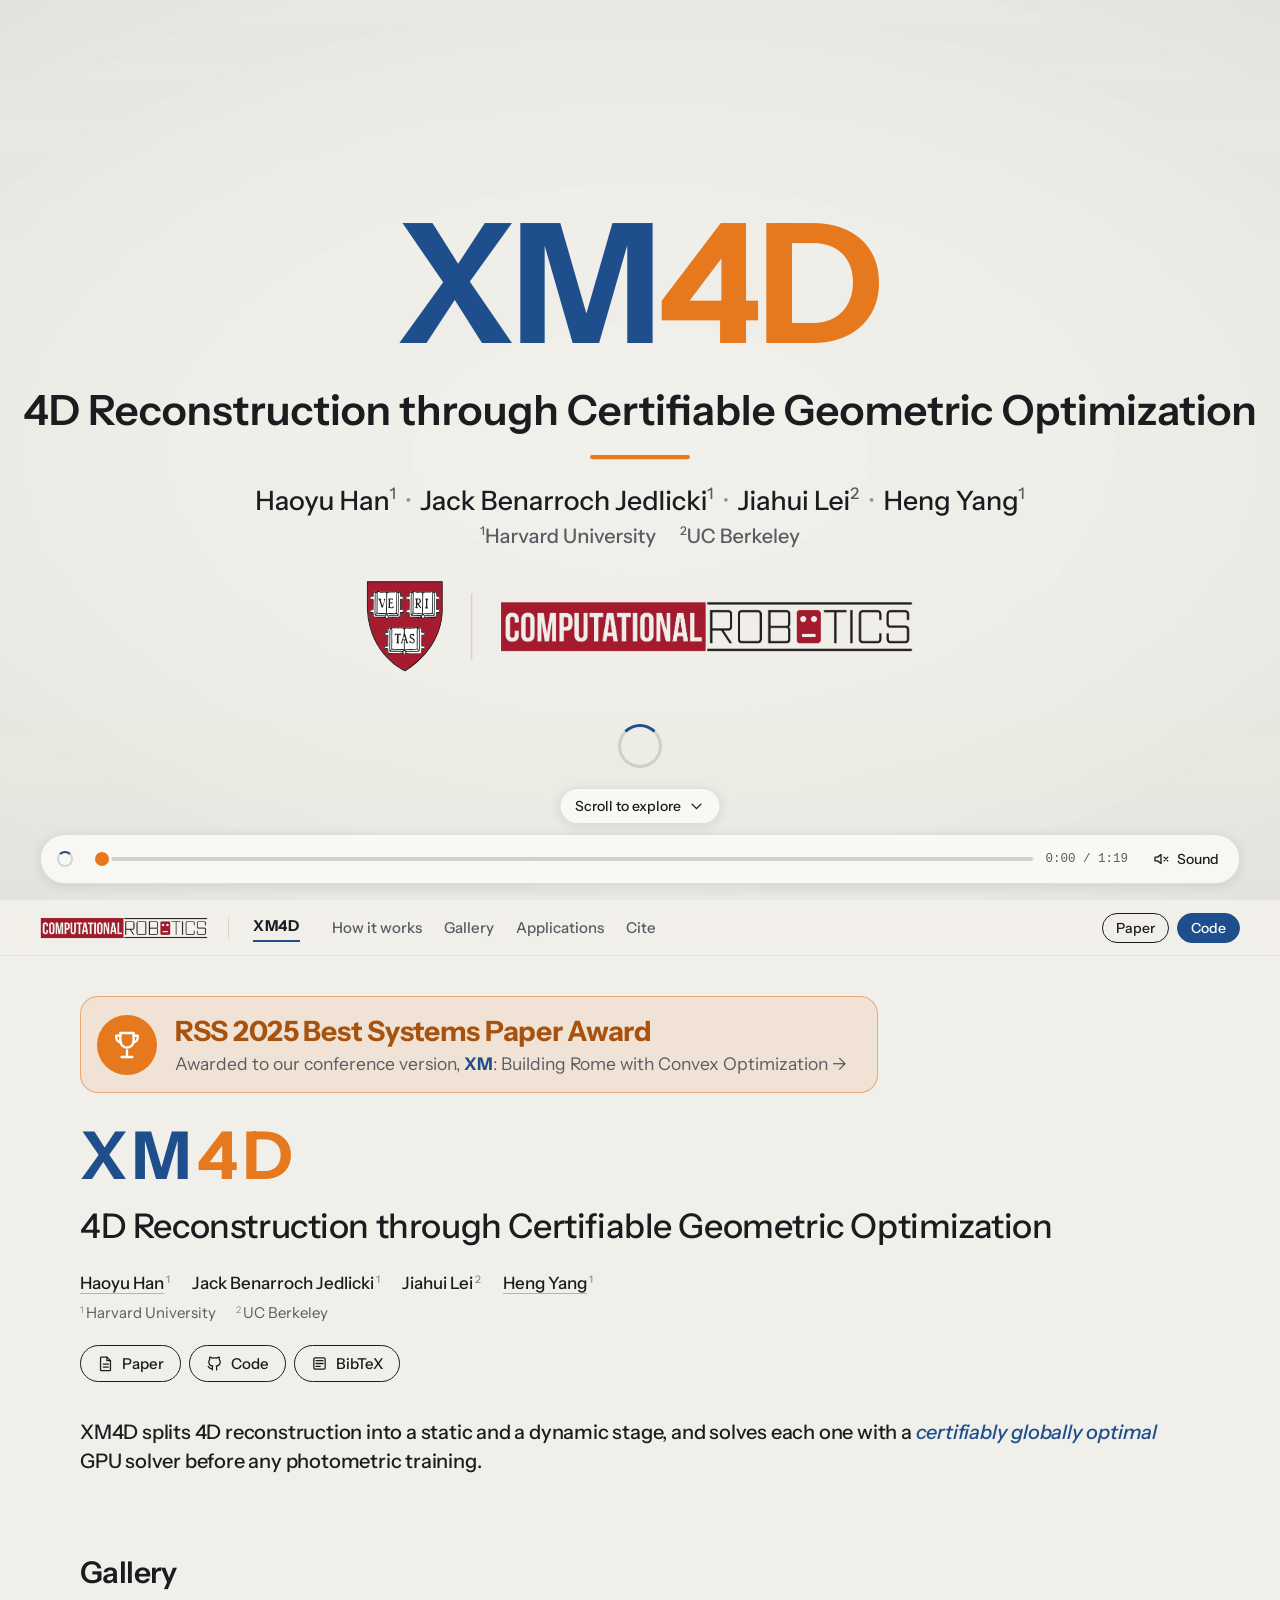
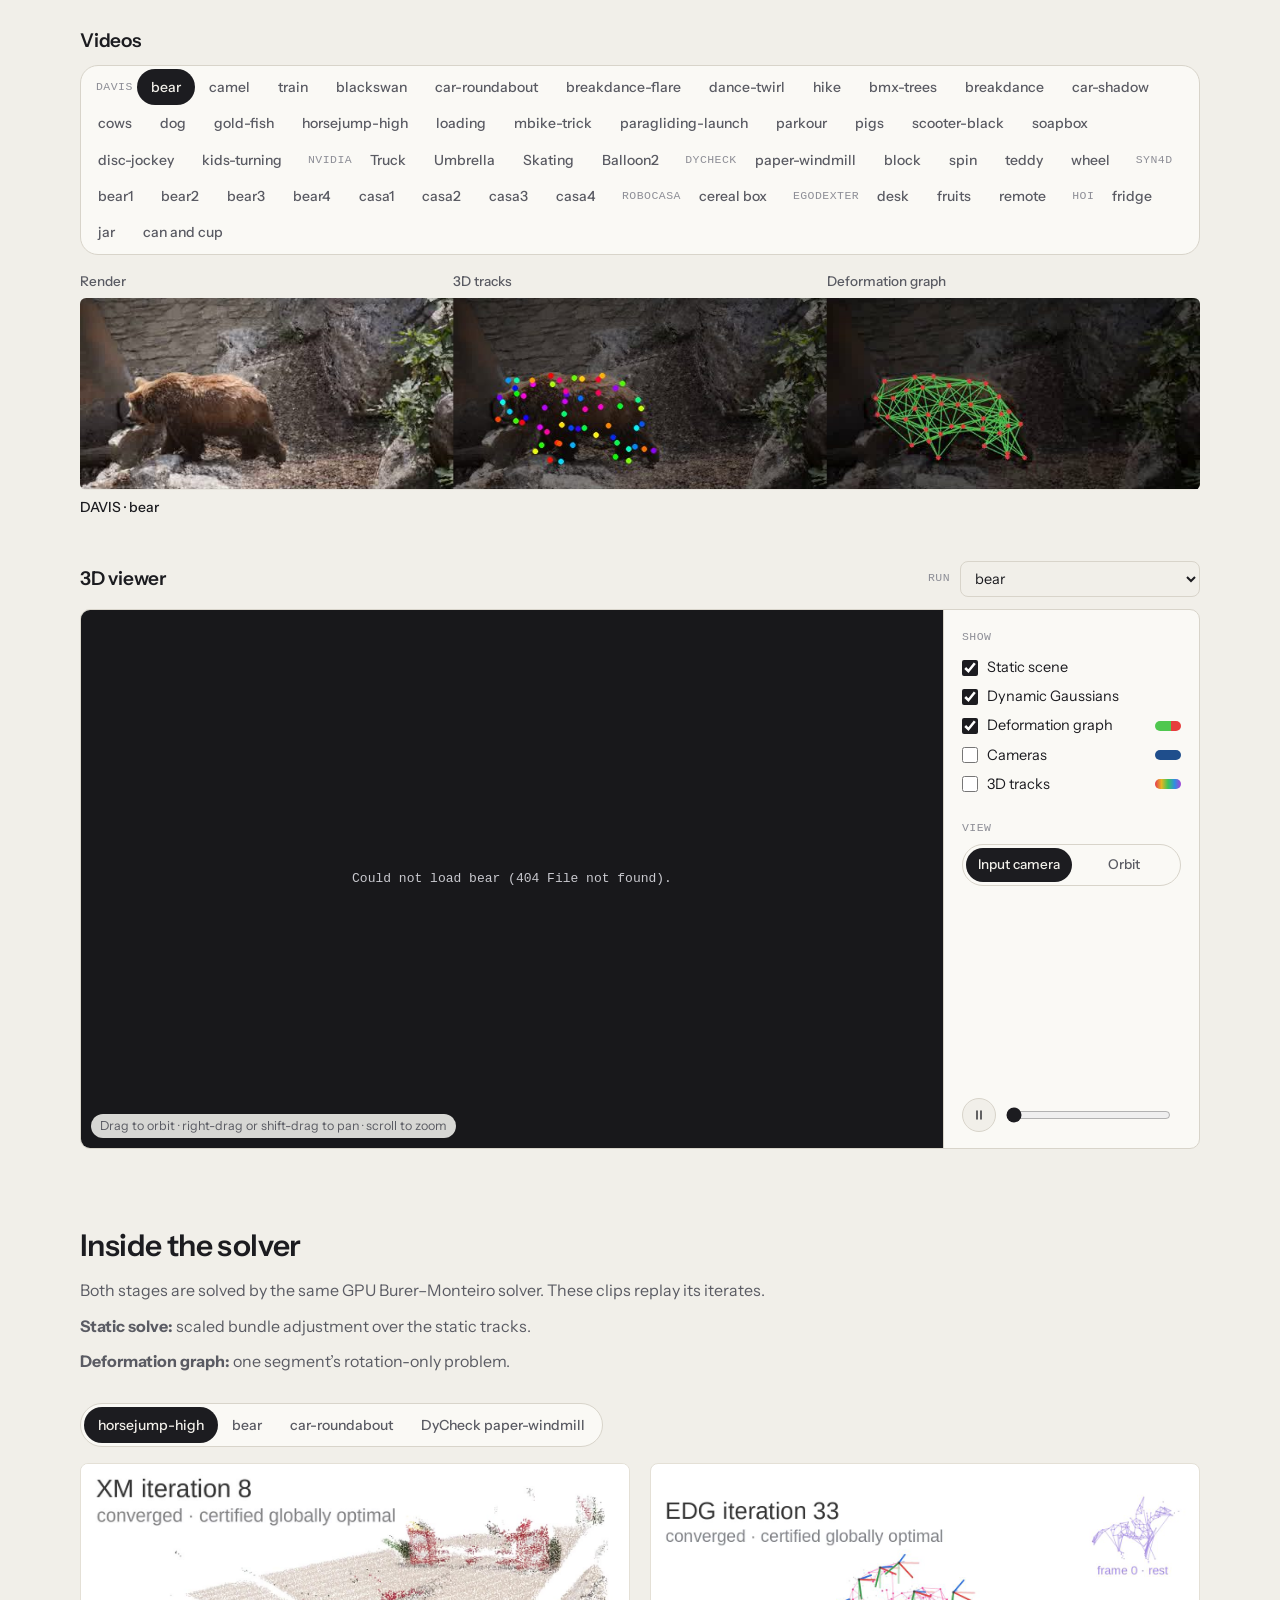
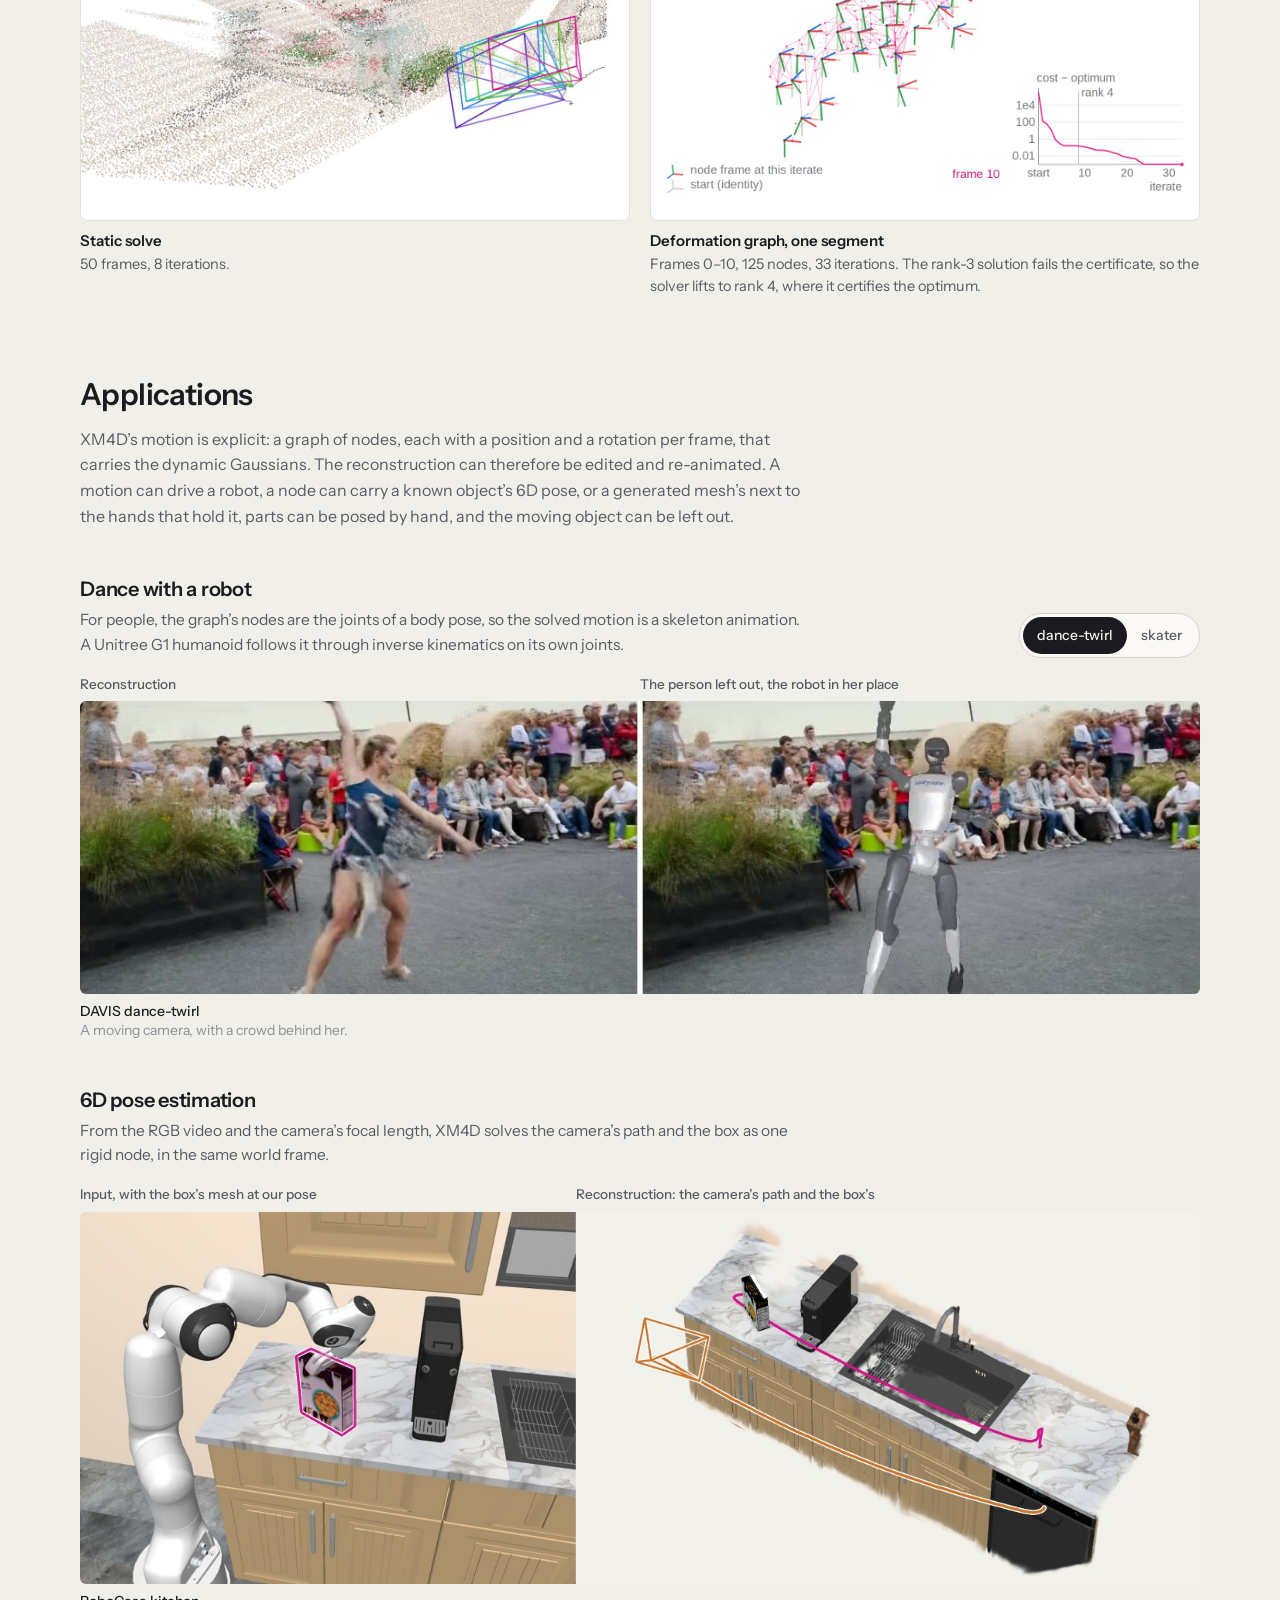
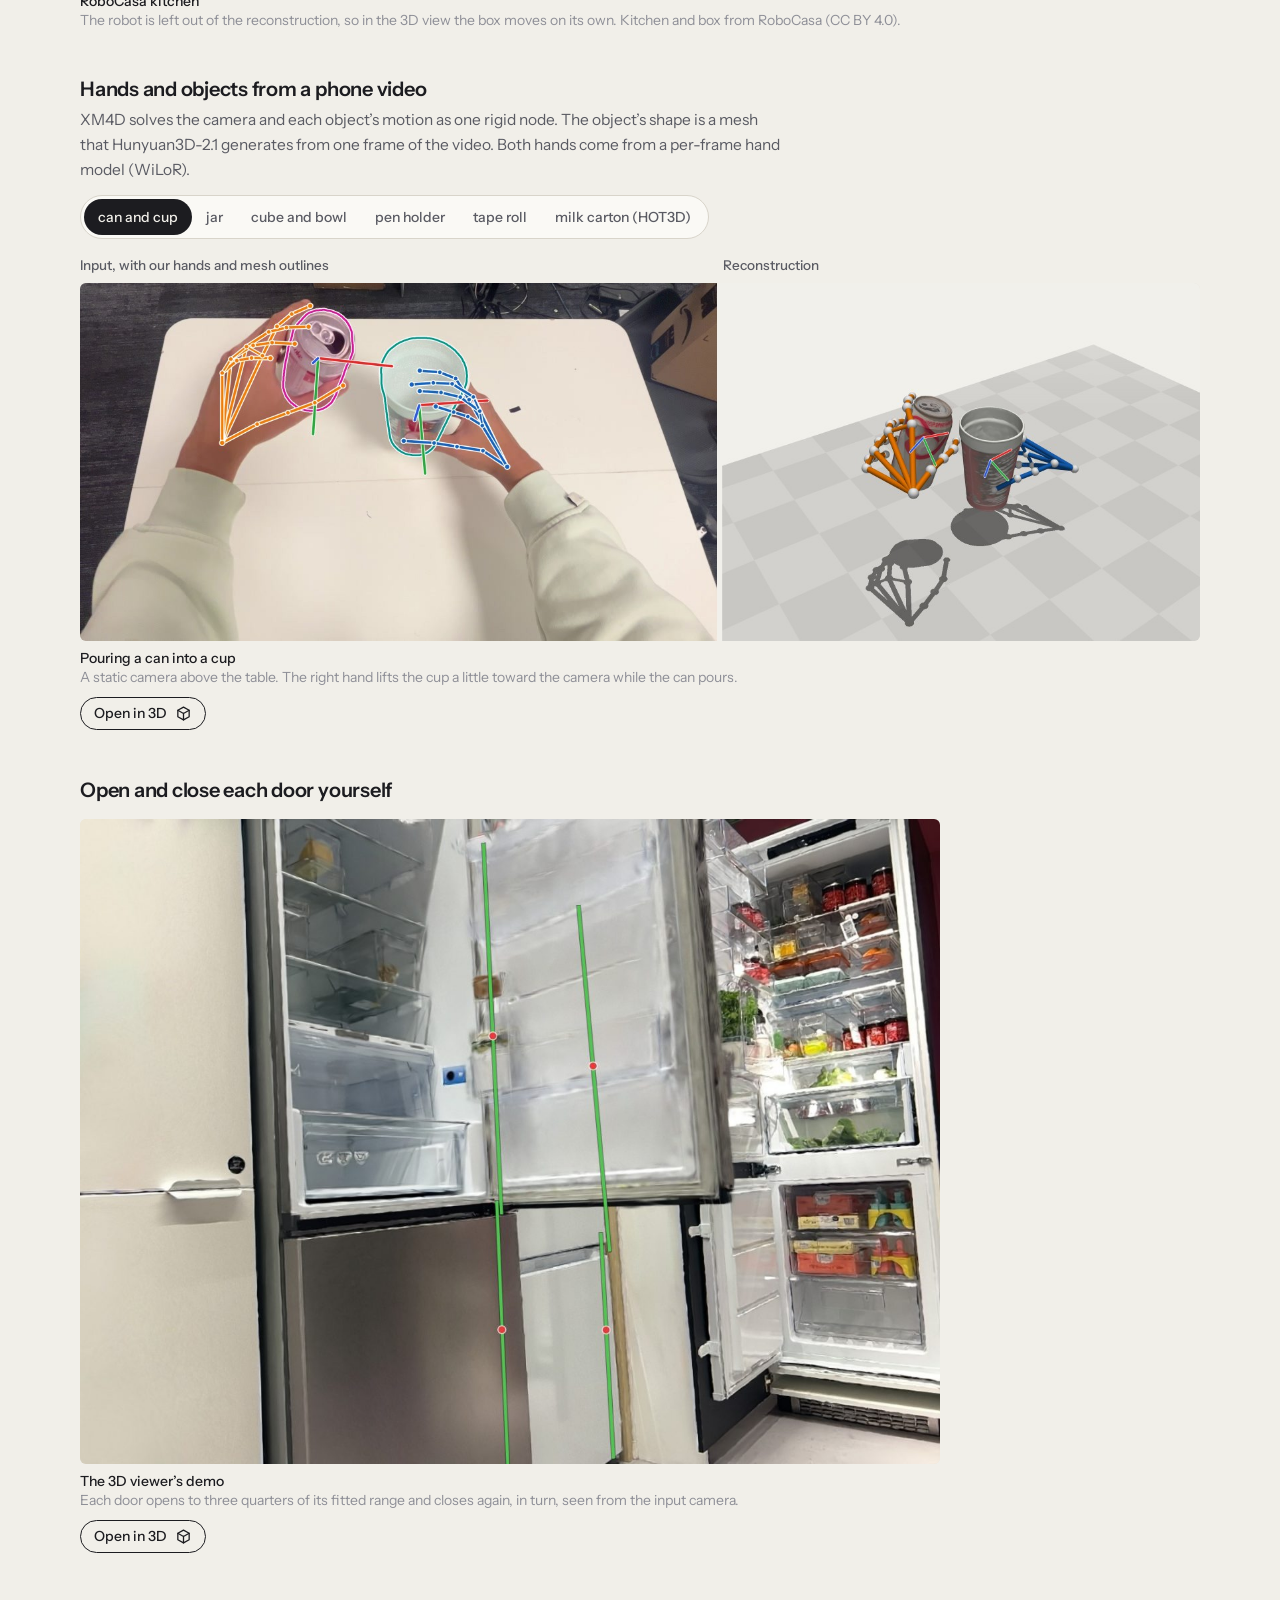
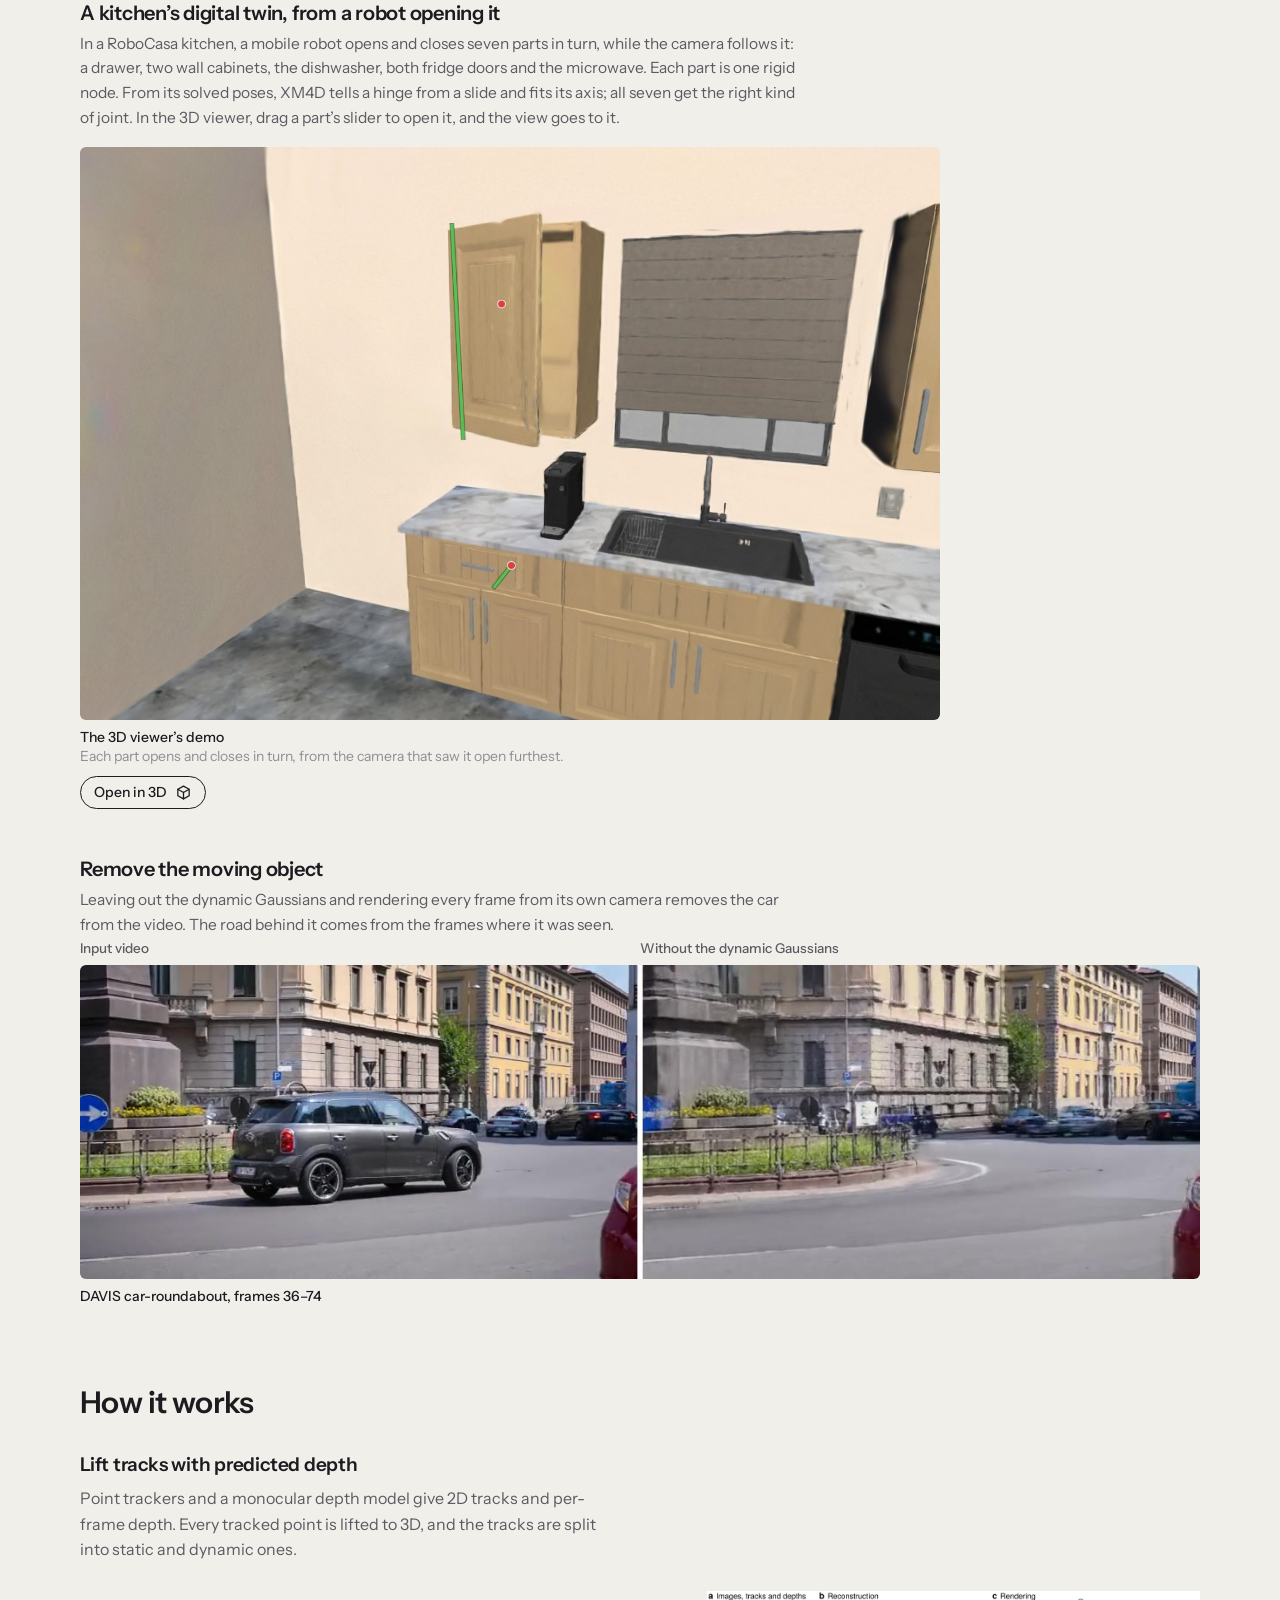
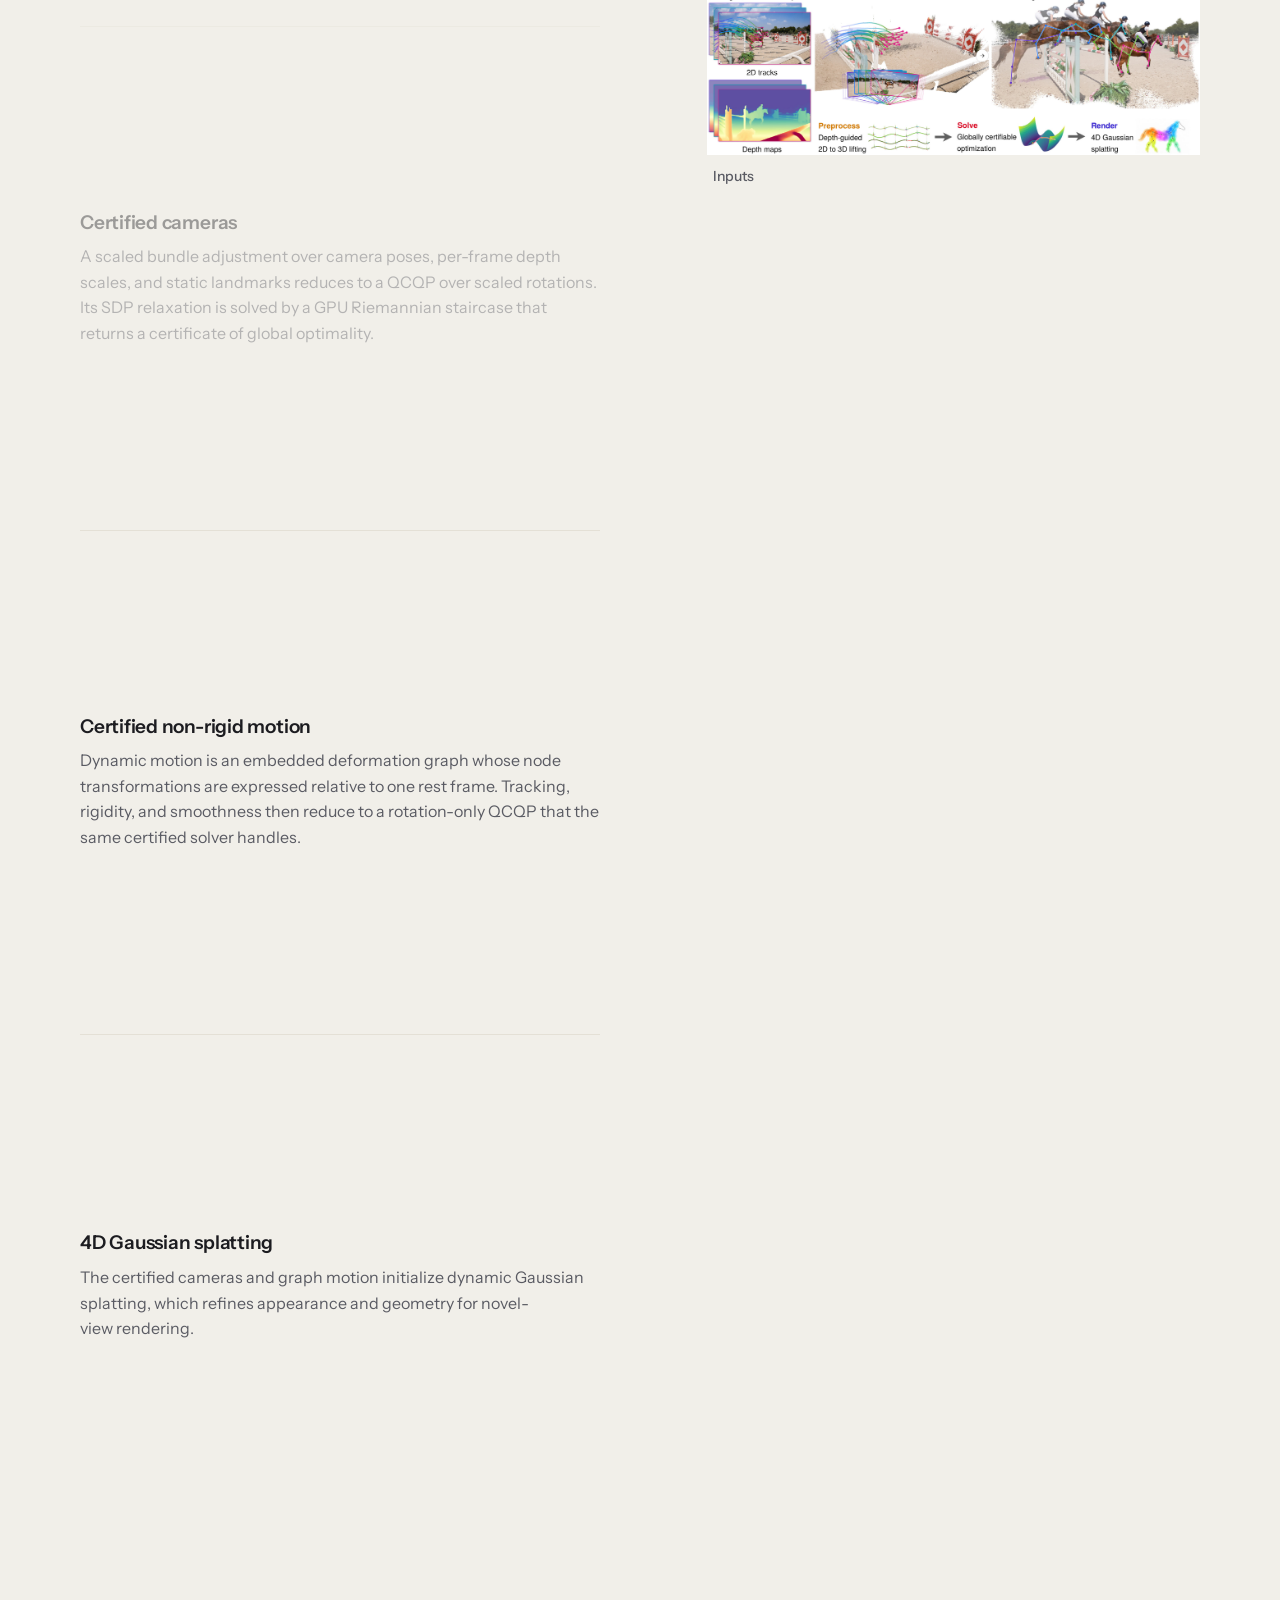
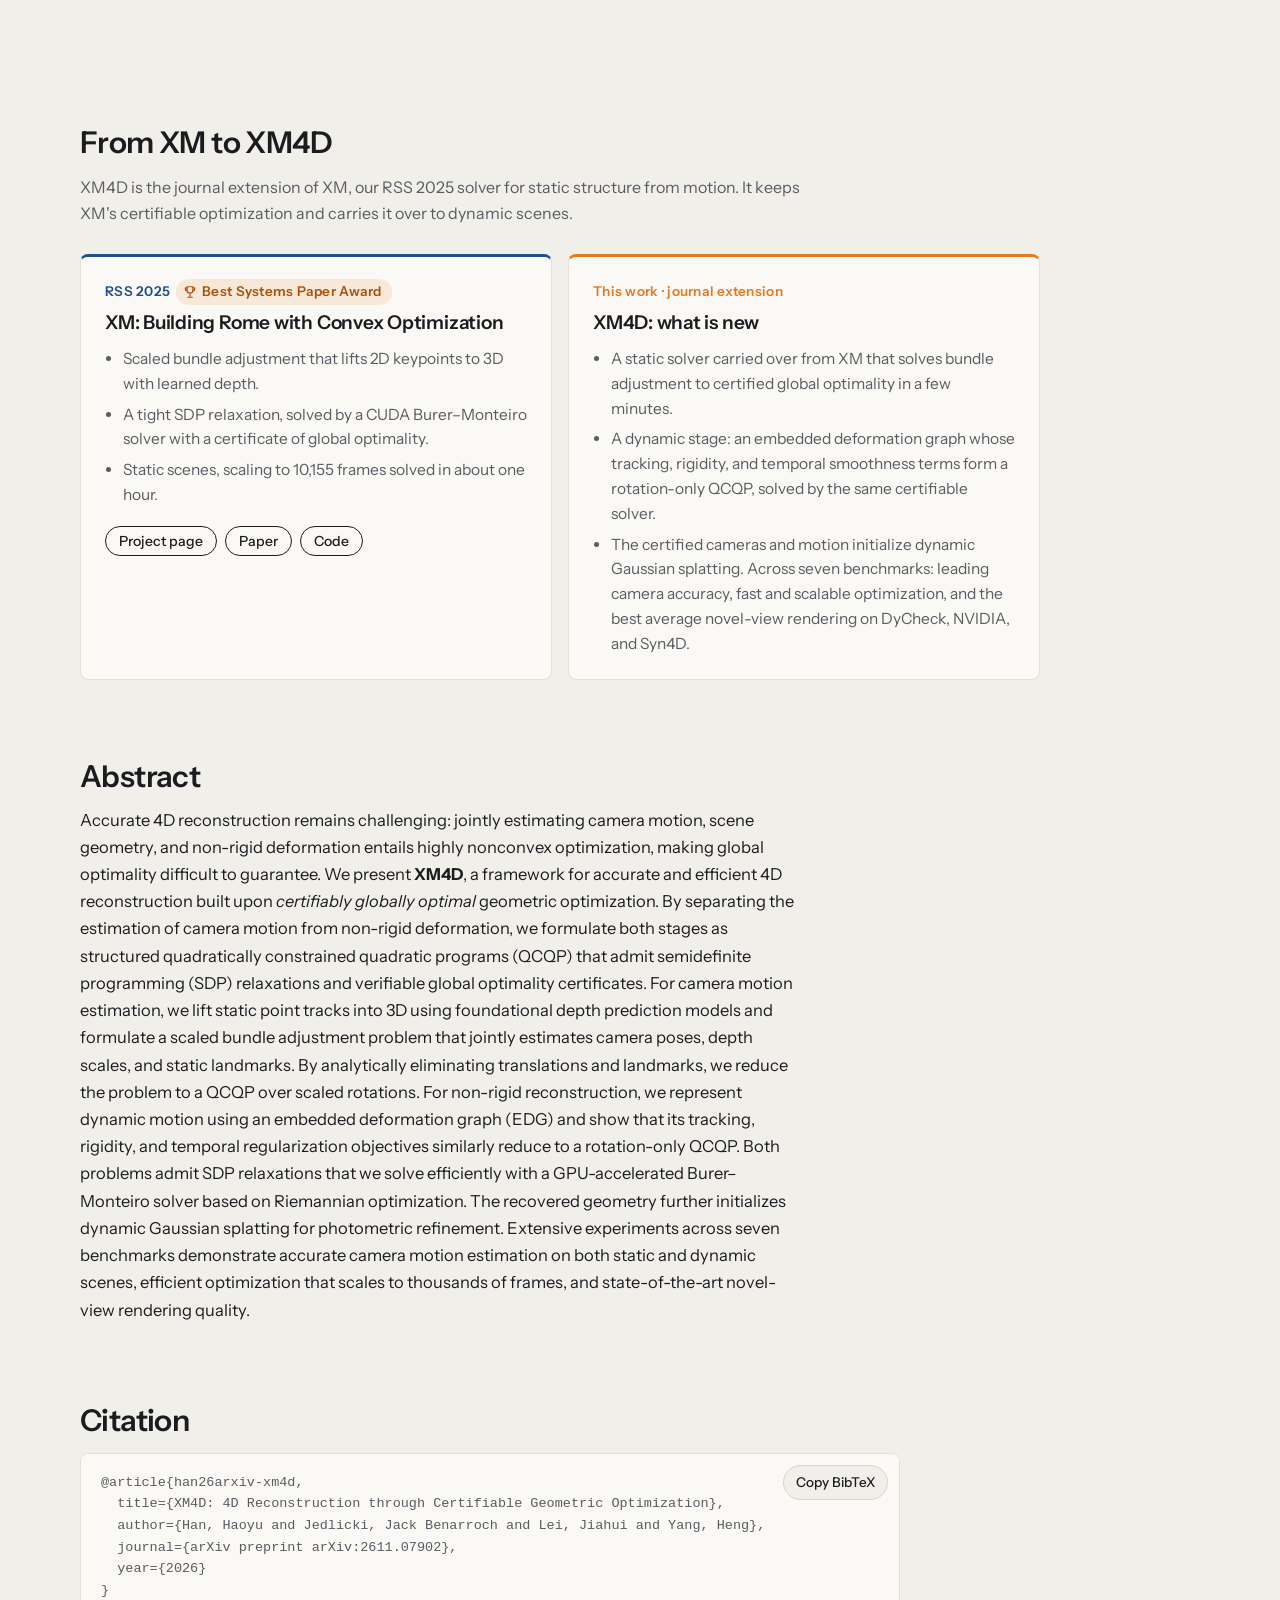
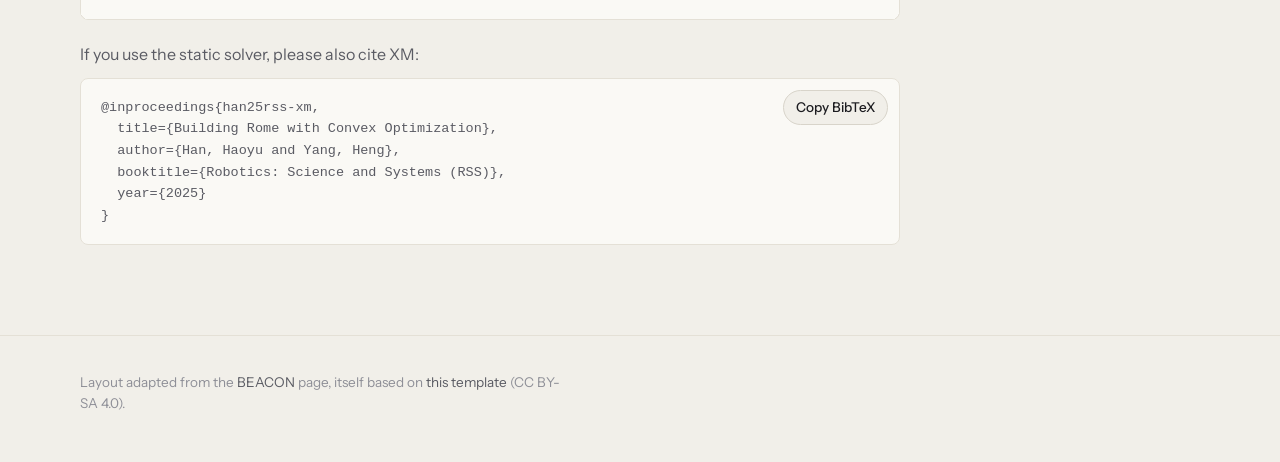
==== commit 40e8f98f: "Four more hand-object videos: EgoDexter fruits and remote, HOI jar and can and cup Co-Authored-By: C" ====
--- a/index.html
+++ b/index.html
@@ -187,8 +187,12 @@
         <button role="tab" aria-selected="false" data-group="casa-pose">cereal box</button>
         <span class="seg-label">EgoDexter</span>
         <button role="tab" aria-selected="false" data-group="egodexter">desk</button>
+        <button role="tab" aria-selected="false" data-group="egodexter-fruits">fruits</button>
+        <button role="tab" aria-selected="false" data-group="egodexter-rotunda">remote</button>
         <span class="seg-label">HOI</span>
         <button role="tab" aria-selected="false" data-group="fridge">fridge</button>
+        <button role="tab" aria-selected="false" data-group="hoi-jar">jar</button>
+        <button role="tab" aria-selected="false" data-group="hoi-pour">can and cup</button>
       </div>
       <div class="run-cols" aria-hidden="true"><span>Render</span><span>3D tracks</span><span>Deformation graph</span></div>
       <div class="gallery-group is-active" data-group="bear" role="tabpanel">
@@ -363,9 +367,25 @@
         <figure class="run"><video muted loop playsinline preload="none" width="1440" height="336" data-poster="assets/img/runs/egodexter.jpg" data-src="assets/video/runs/egodexter.mp4"></video>
         <figcaption>EgoDexter &middot; desk <span>The hand's graph is the 21 keypoints of a WiLoR hand pose; the marker, orange, and block it picks up (segmented with SAM2) each move as one rigid part.</span></figcaption></figure>
       </div>
+      <div class="gallery-group" data-group="egodexter-fruits" role="tabpanel" hidden>
+        <figure class="run"><video muted loop playsinline preload="none" width="1440" height="336" data-poster="assets/img/runs/egodexter-fruits.jpg" data-src="assets/video/runs/egodexter-fruits.mp4"></video>
+        <figcaption>EgoDexter &middot; fruits <span>The pear, the apple and the bananas are each one rigid part.</span></figcaption></figure>
+      </div>
+      <div class="gallery-group" data-group="egodexter-rotunda" role="tabpanel" hidden>
+        <figure class="run"><video muted loop playsinline preload="none" width="1440" height="336" data-poster="assets/img/runs/egodexter-rotunda.jpg" data-src="assets/video/runs/egodexter-rotunda.mp4"></video>
+        <figcaption>EgoDexter &middot; remote</figcaption></figure>
+      </div>
       <div class="gallery-group" data-group="fridge" role="tabpanel" hidden>
         <figure class="run"><video muted loop playsinline preload="none" width="1440" height="336" data-poster="assets/img/runs/fridge.jpg" data-src="assets/video/runs/fridge.mp4"></video>
         <figcaption>HOI &middot; fridge <span>Each door is one rigid part turning about its estimated hinge axis (thick line); the dot is the node that moves the door's Gaussians. The person is not modelled, so the doors open on their own. <a href="fridge.html">Open it in 3D</a>, with a slider per door.</span></figcaption></figure>
+      </div>
+      <div class="gallery-group" data-group="hoi-jar" role="tabpanel" hidden>
+        <figure class="run"><video muted loop playsinline preload="none" width="1440" height="246" data-poster="assets/img/runs/hoi-jar.jpg" data-src="assets/video/runs/hoi-jar.mp4"></video>
+        <figcaption>HOI &middot; jar <span>Both hands are WiLoR hand poses; the jar and its lid are each one rigid part.</span></figcaption></figure>
+      </div>
+      <div class="gallery-group" data-group="hoi-pour" role="tabpanel" hidden>
+        <figure class="run"><video muted loop playsinline preload="none" width="1440" height="246" data-poster="assets/img/runs/hoi-pour.jpg" data-src="assets/video/runs/hoi-pour.mp4"></video>
+        <figcaption>HOI &middot; can and cup</figcaption></figure>
       </div>
     </div>
     <div class="viewer-head">
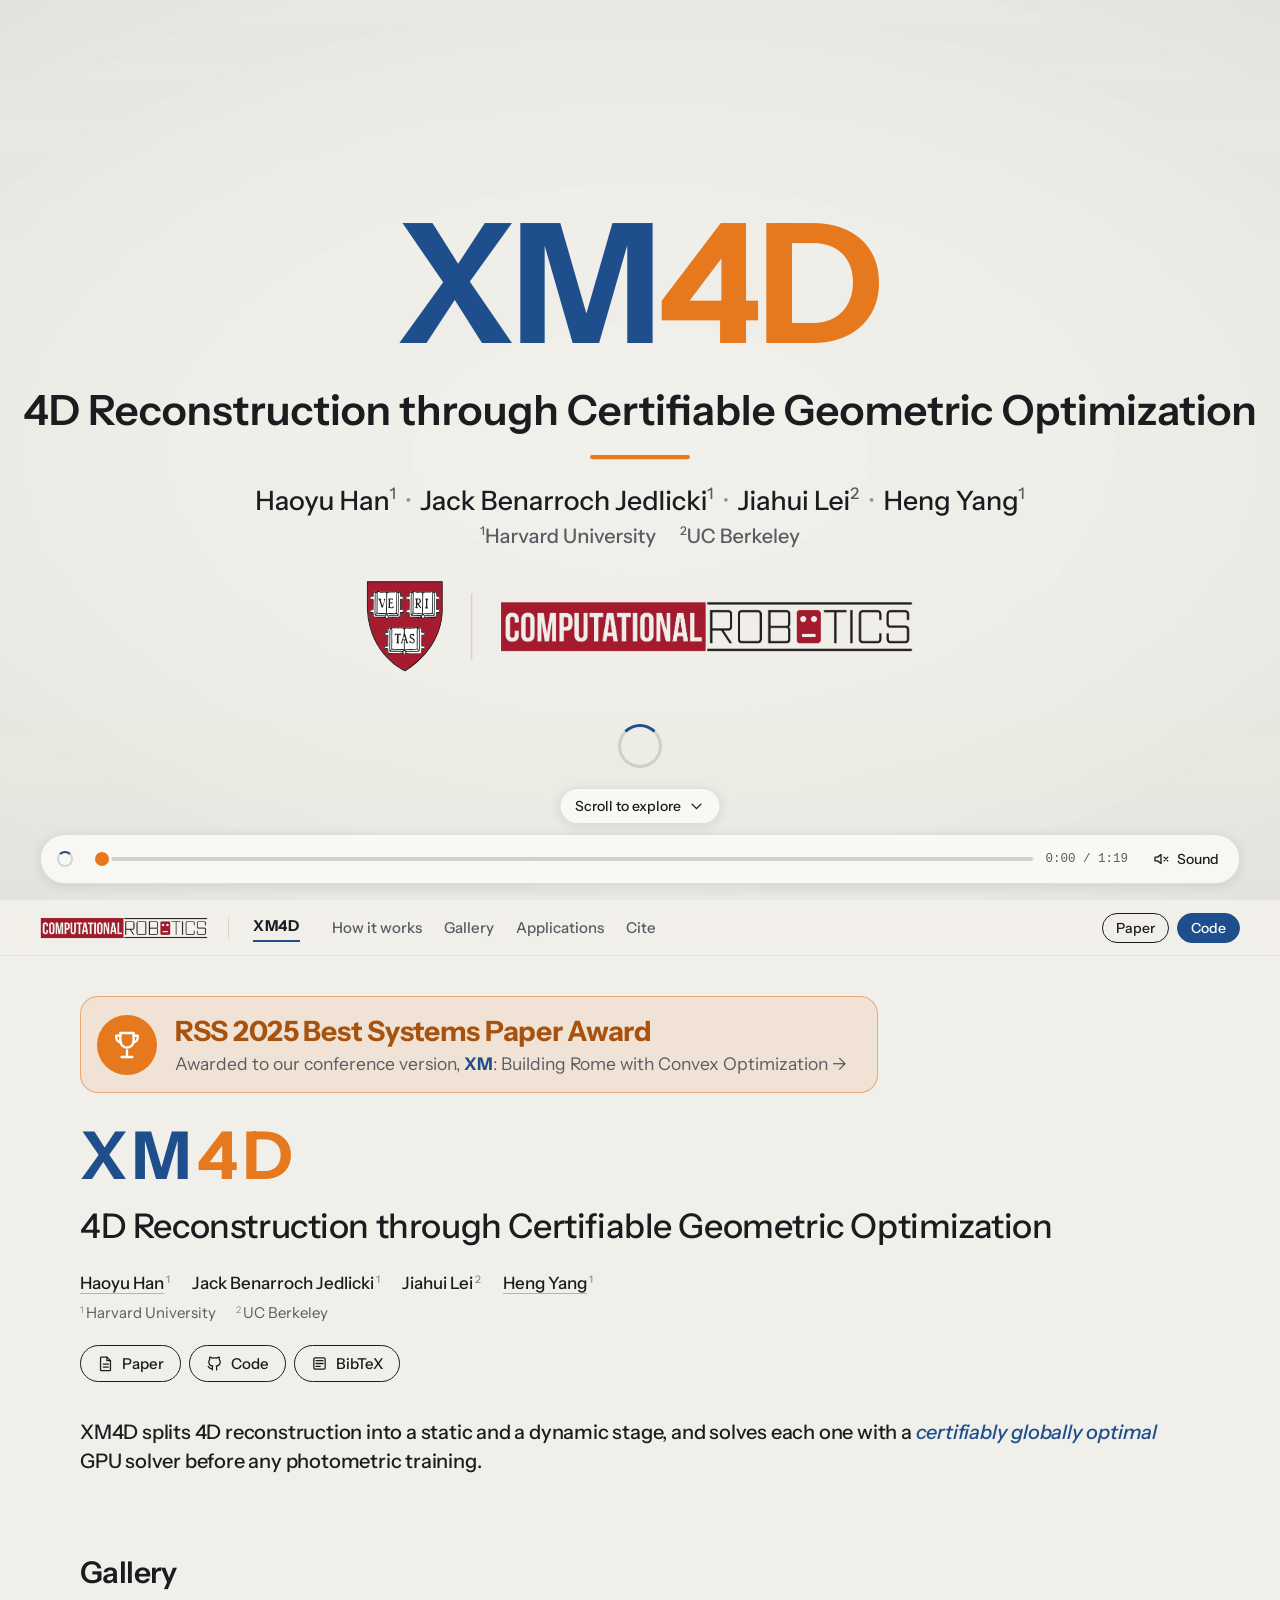
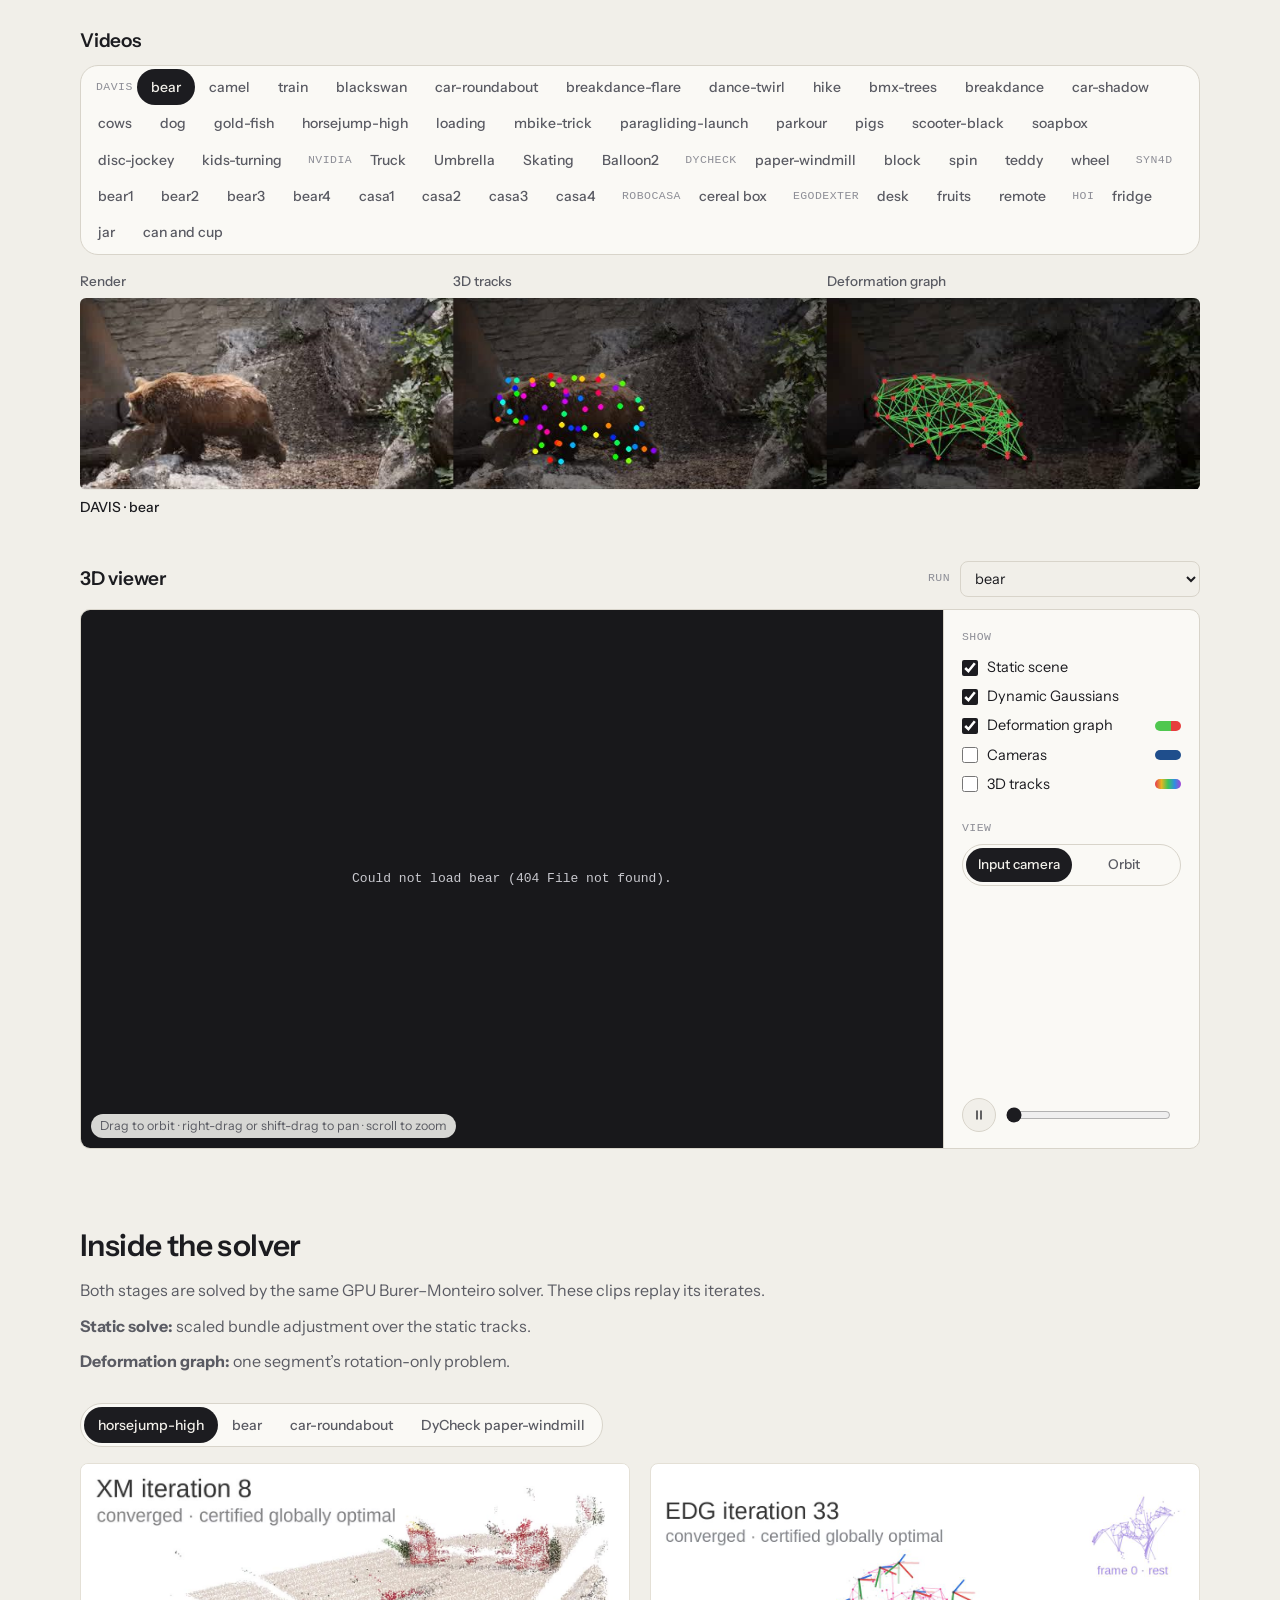
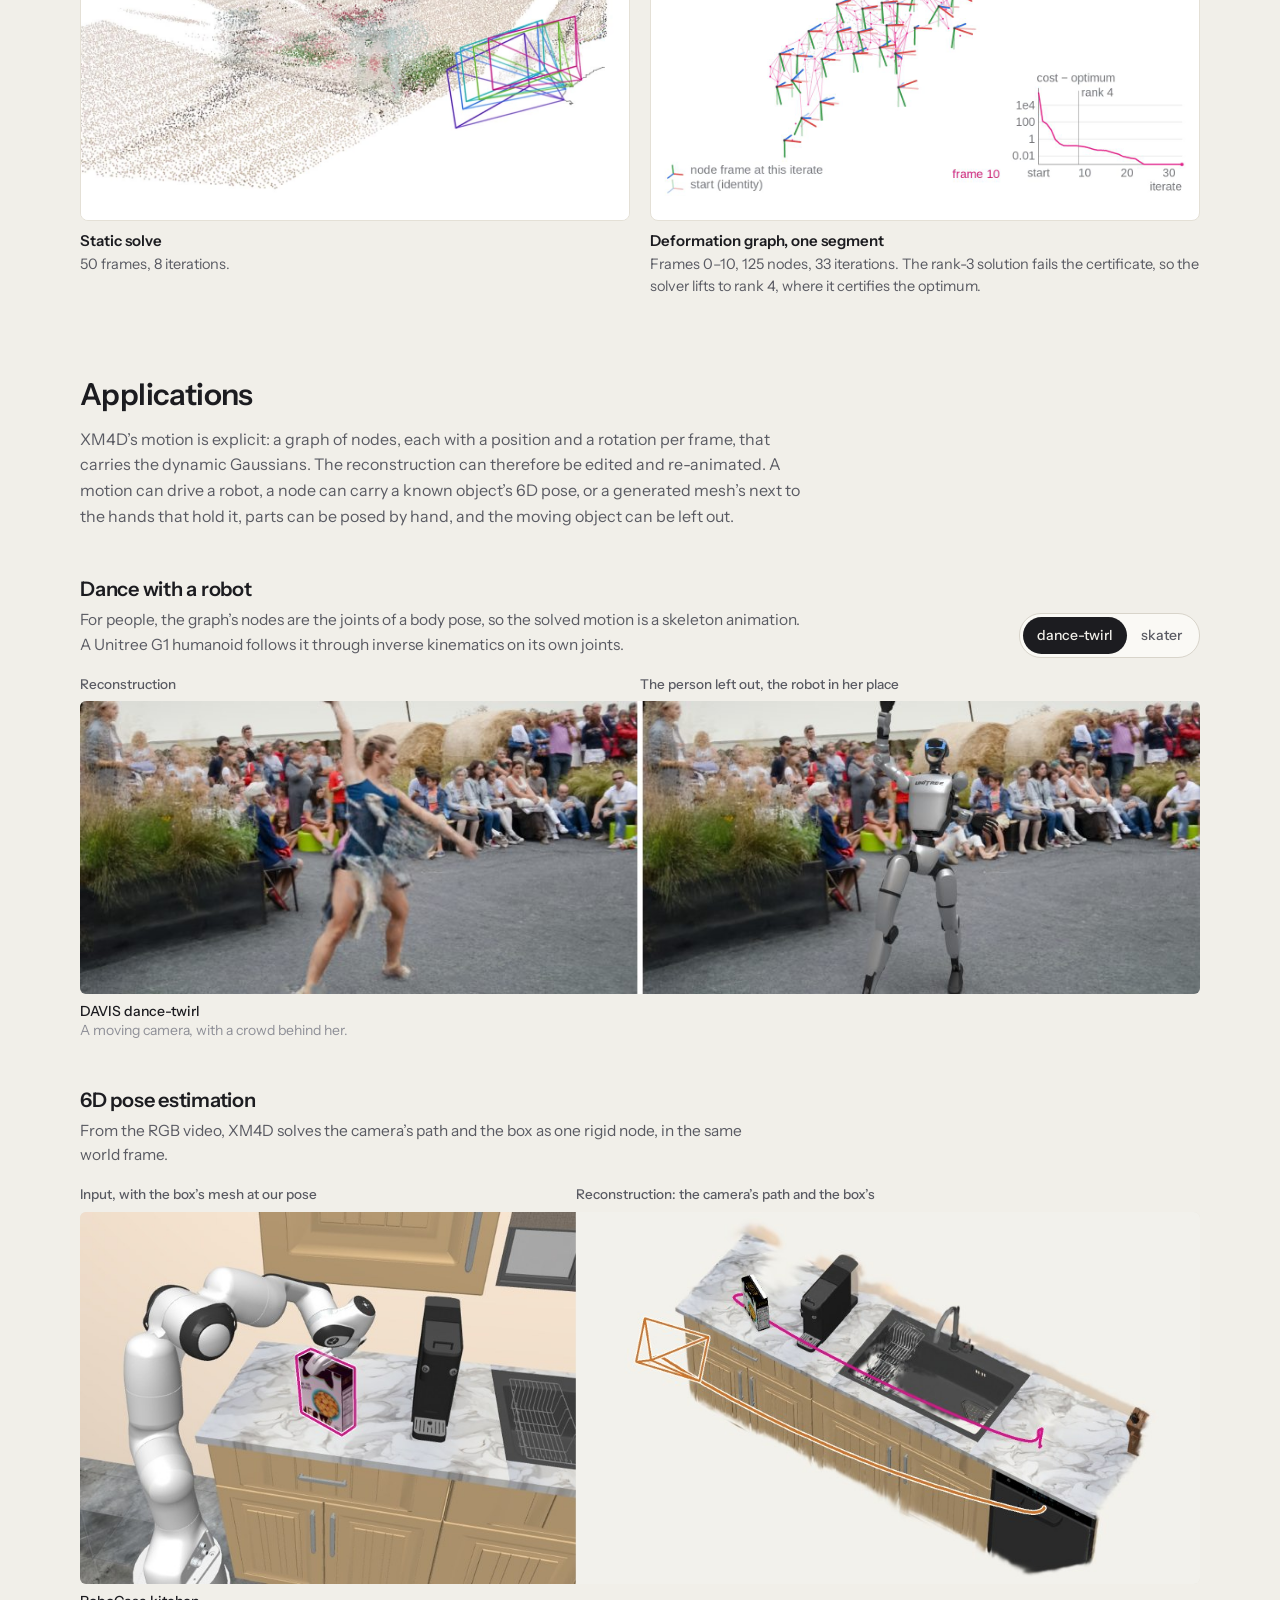
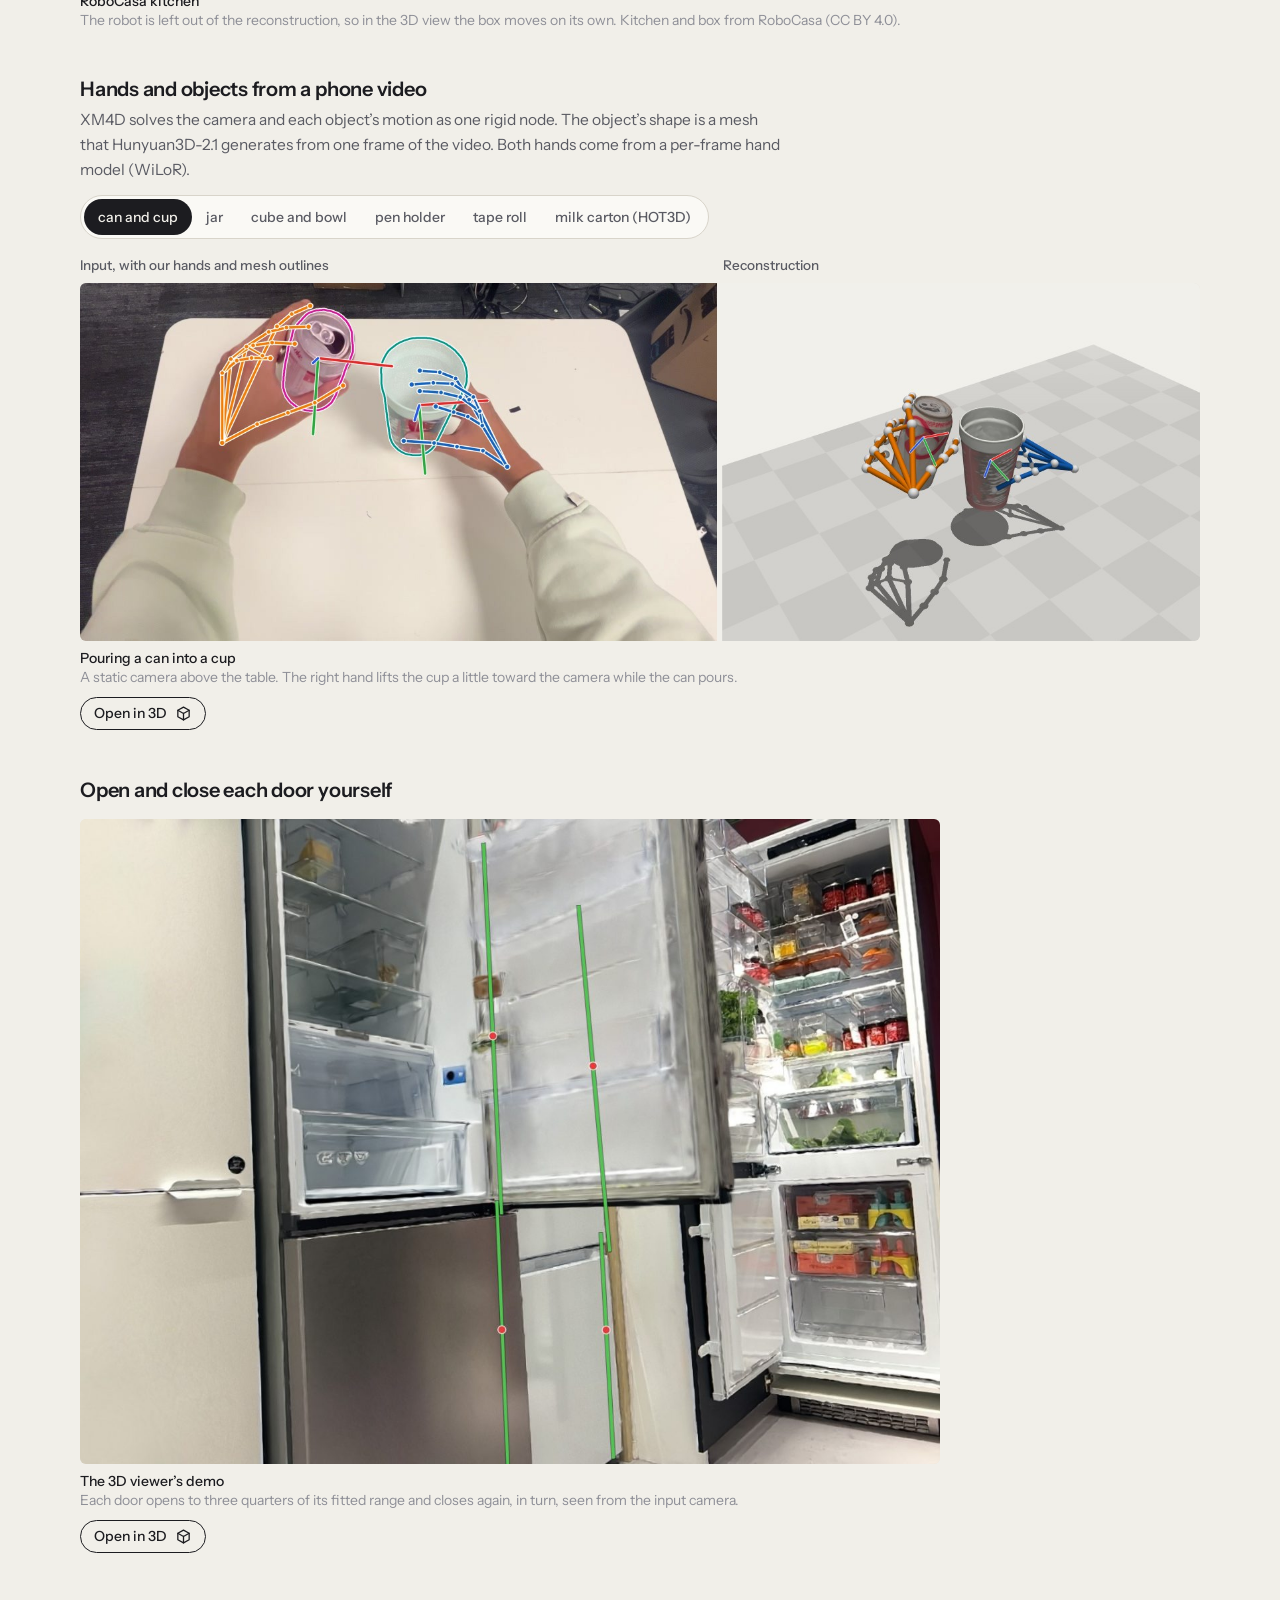
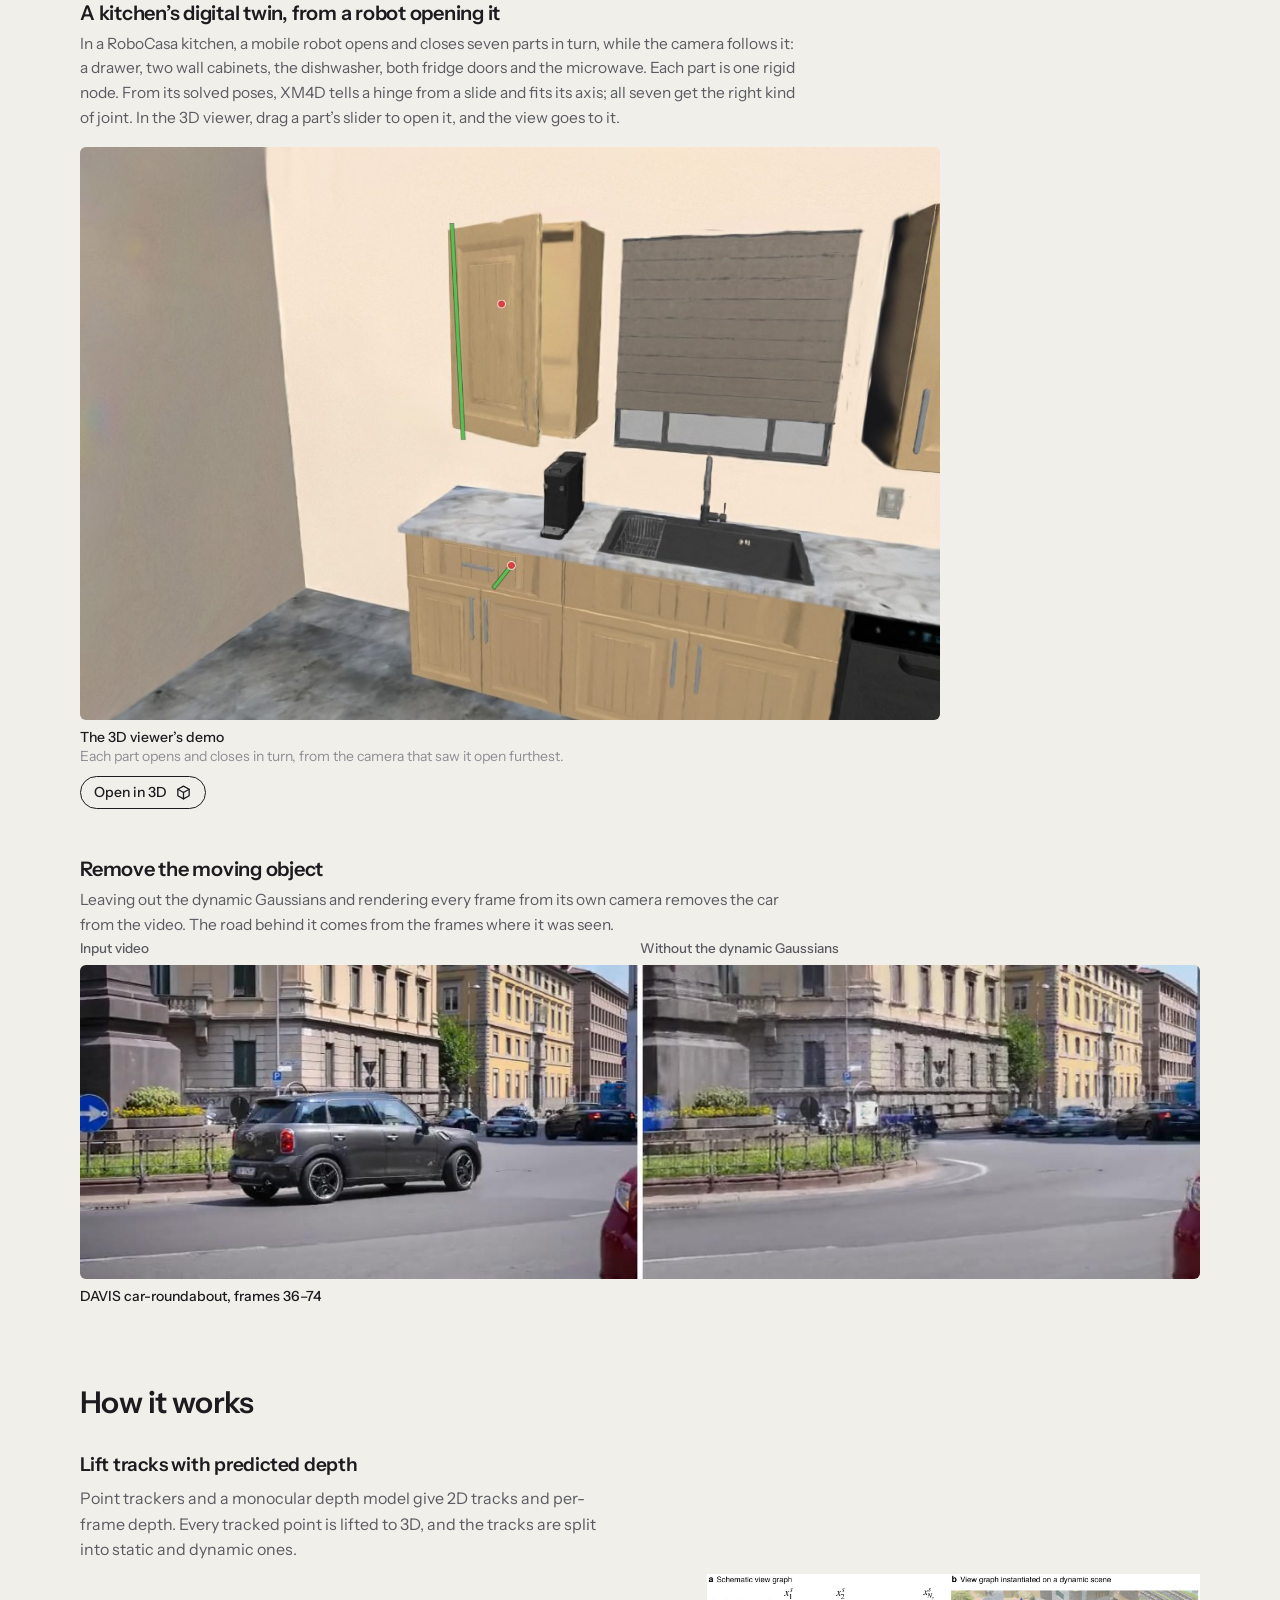
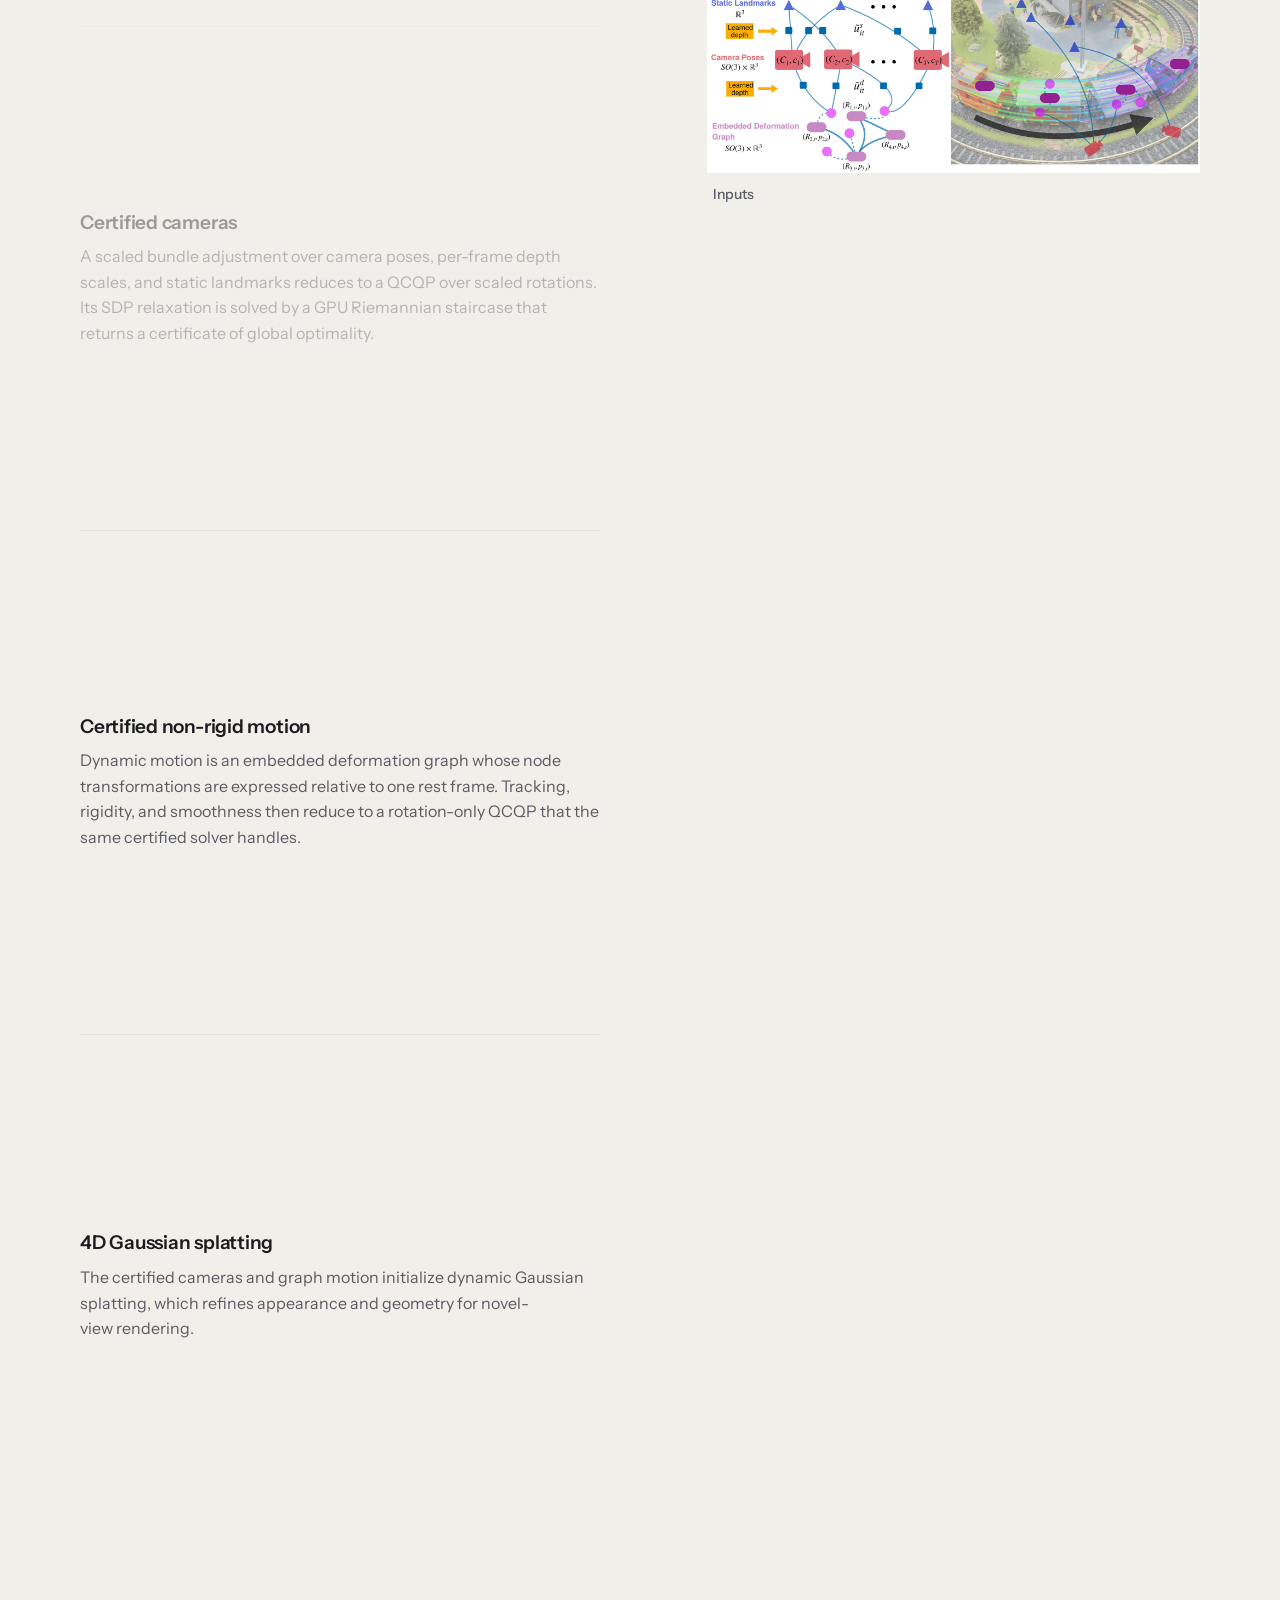
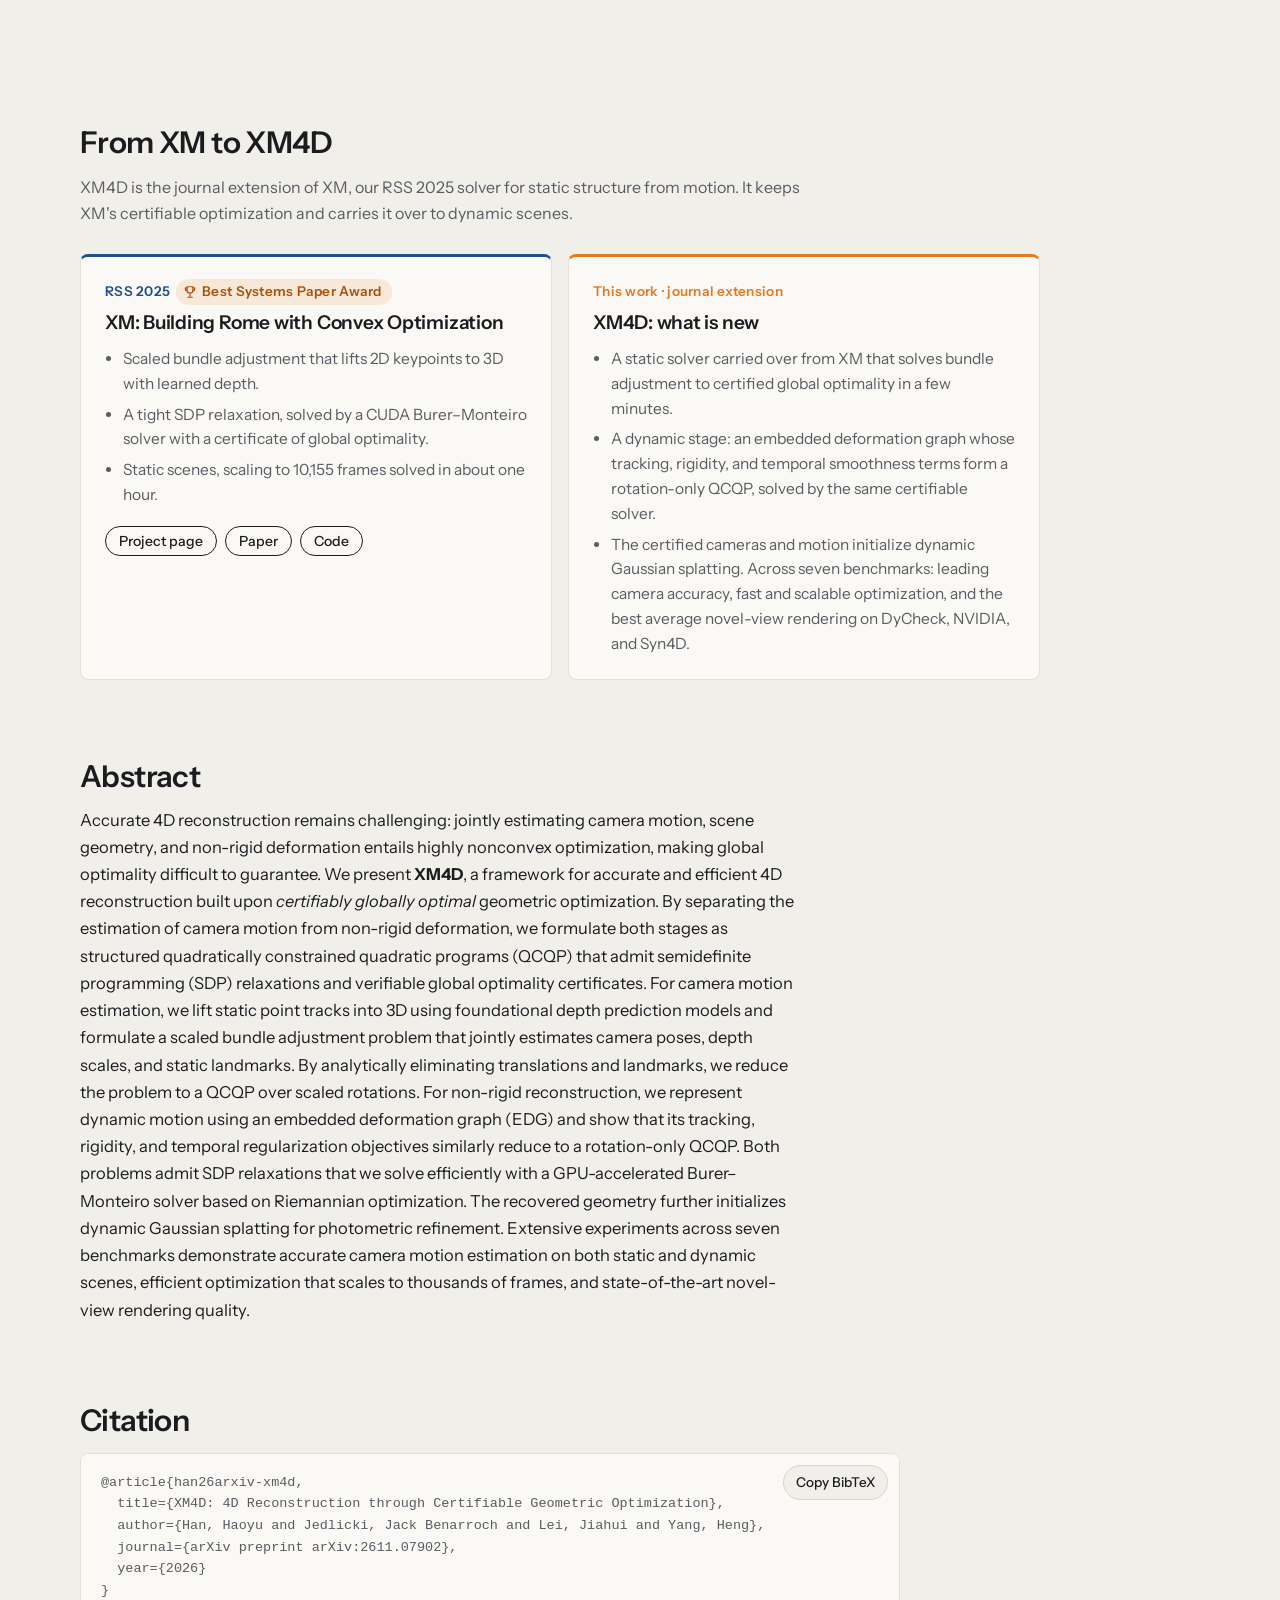
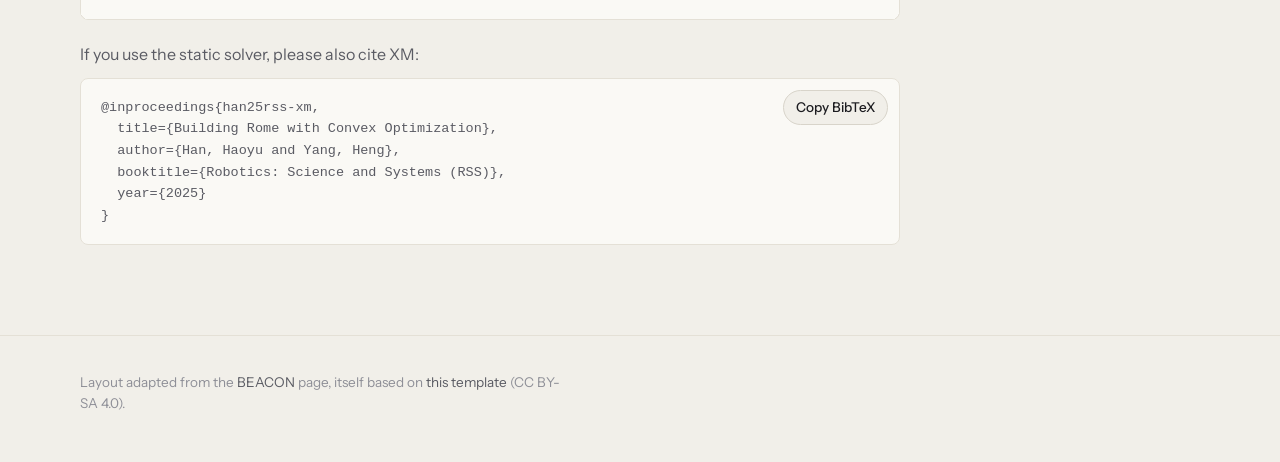
==== commit 02fadf0d: "6D pose: the sentence no longer mentions the focal length Co-Authored-By: Claude Opus 5.5 <noreply@a" ====
--- a/index.html
+++ b/index.html
@@ -435,6 +435,12 @@
           </optgroup>
           <optgroup label="EgoDexter">
             <option value="egodexter" data-src="assets/3d/egodexter.bin">desk</option>
+            <option value="egodexter-fruits" data-src="assets/3d/egodexter-fruits.bin">fruits</option>
+            <option value="egodexter-rotunda" data-src="assets/3d/egodexter-rotunda.bin">remote</option>
+          </optgroup>
+          <optgroup label="HOI">
+            <option value="hoi-jar" data-src="assets/3d/hoi-jar.bin">jar</option>
+            <option value="hoi-pour" data-src="assets/3d/hoi-pour.bin">can and cup</option>
           </optgroup>
           <optgroup label="Applications">
             <option value="app-fridge" data-page="fridge.html">fridge doors</option>
@@ -595,8 +601,8 @@
     <div class="app" id="app-pose">
       <div class="app-text">
         <h3>6D pose estimation</h3>
-        <p>From the RGB video and the camera&rsquo;s focal length, XM4D solves the camera&rsquo;s path and the box as one
-          rigid node, in the same world frame.</p>
+        <p>From the RGB video, XM4D solves the camera&rsquo;s path and the box as one rigid node, in the same world
+          frame.</p>
       </div>
       <div class="app-cols app-cols-2" aria-hidden="true"><span>Input, with the box&rsquo;s mesh at our pose</span><span>Reconstruction: the camera&rsquo;s path and the box&rsquo;s</span></div>
       <figure class="app-clip"><video muted loop playsinline preload="none" width="1446" height="480" data-poster="assets/img/apps/casa-pose.jpg" data-src="assets/video/apps/casa-pose.mp4"></video>
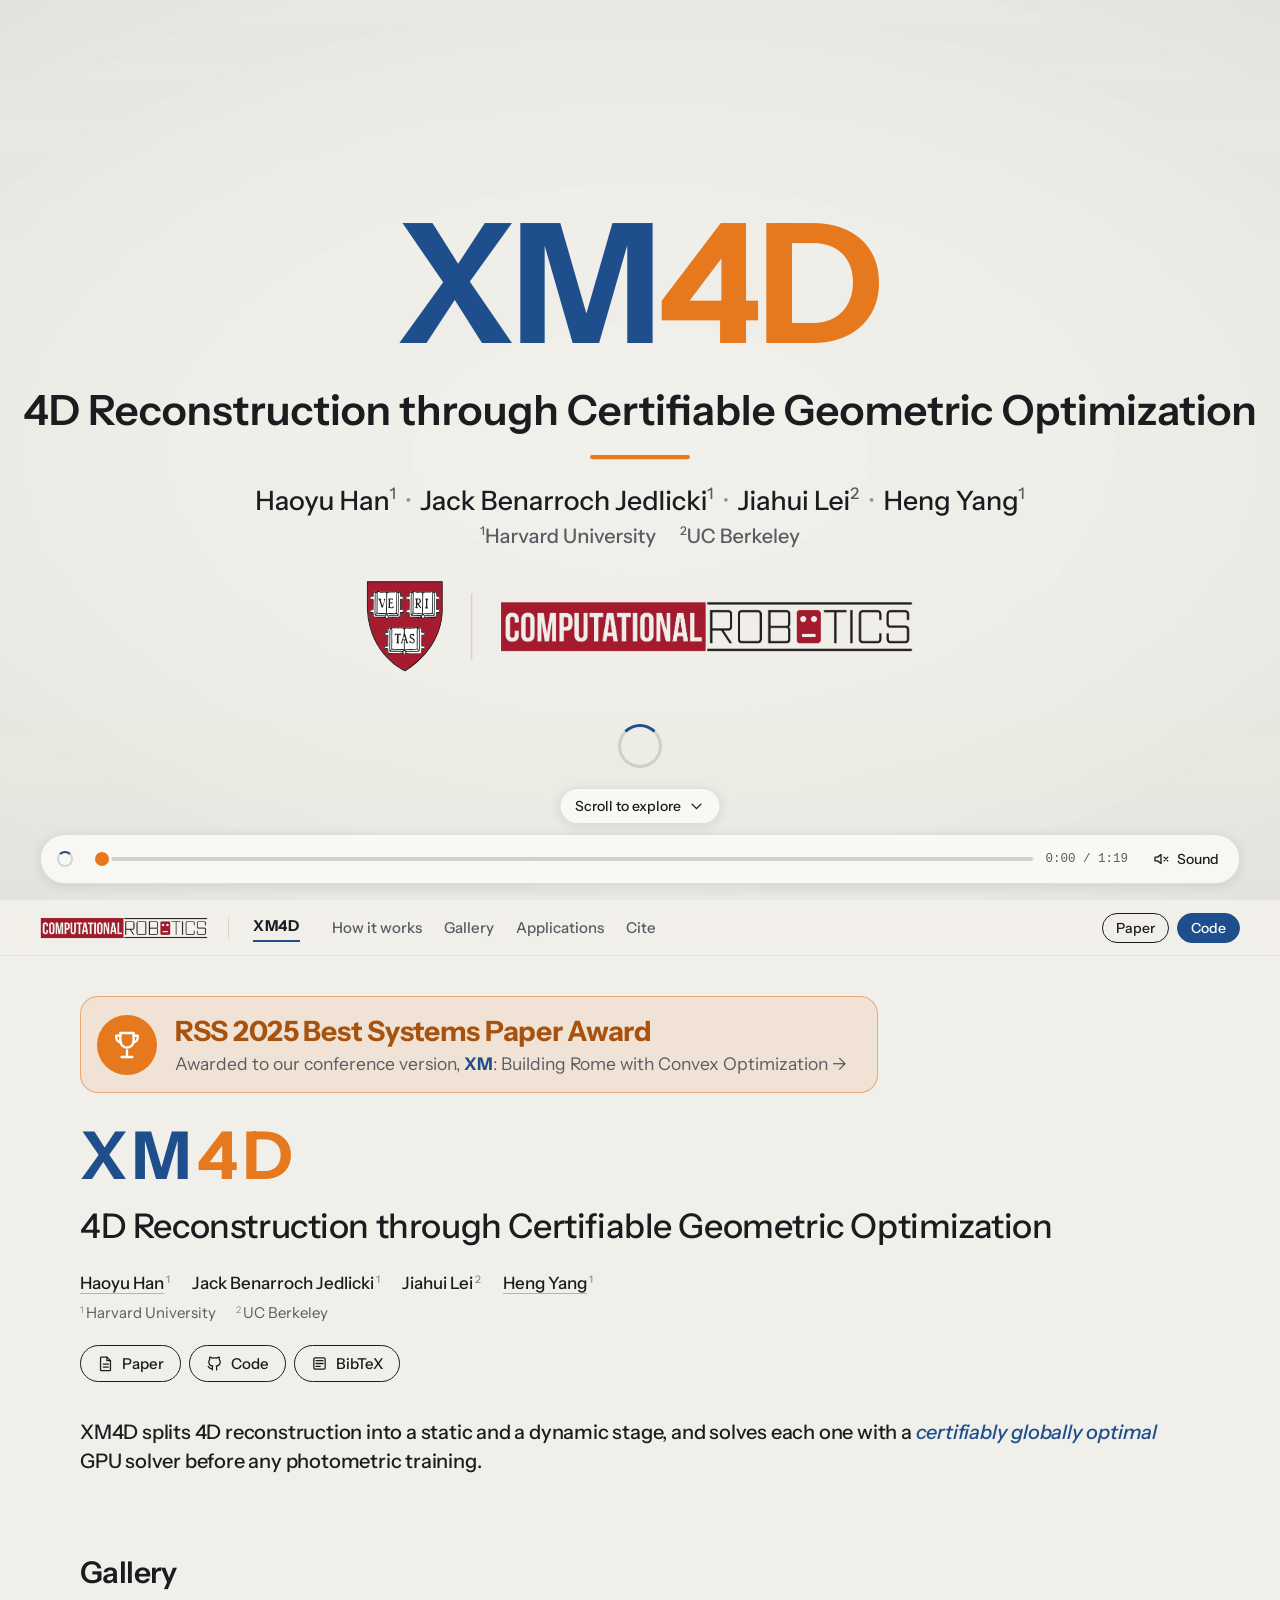
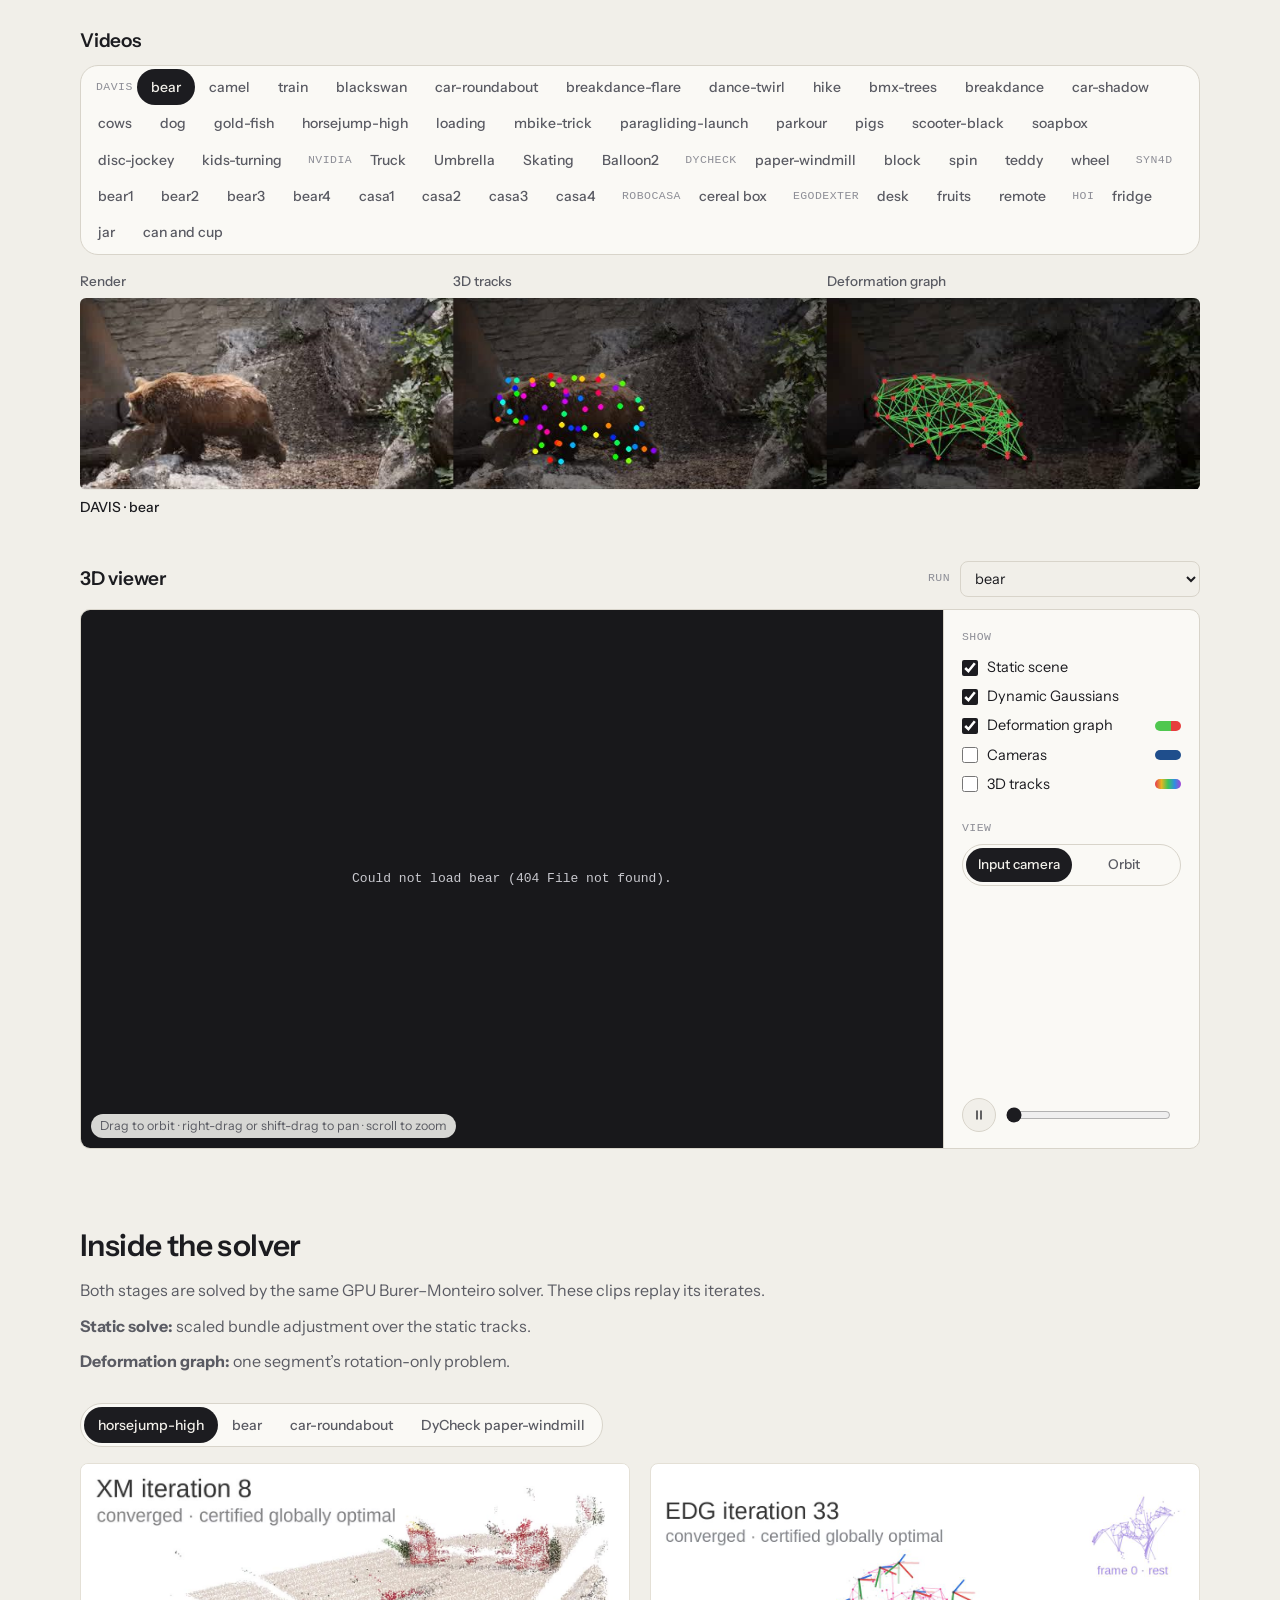
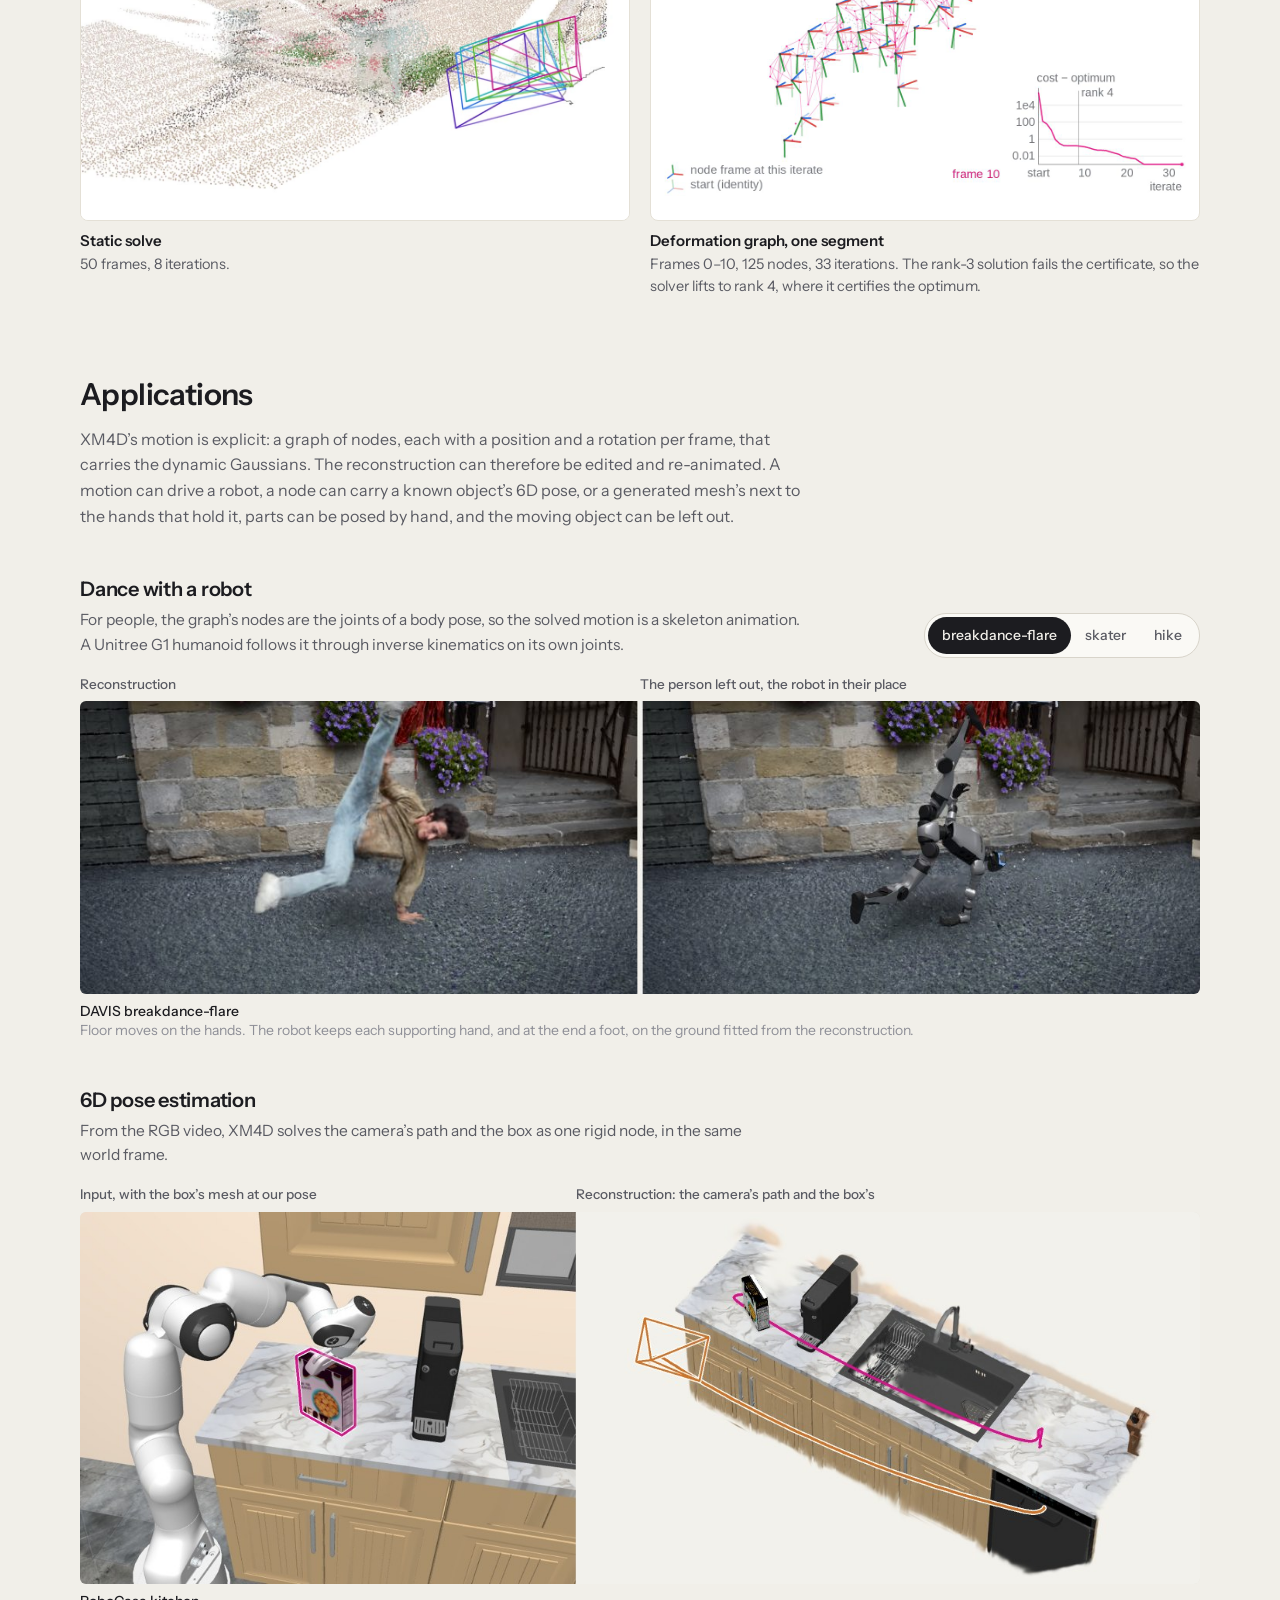
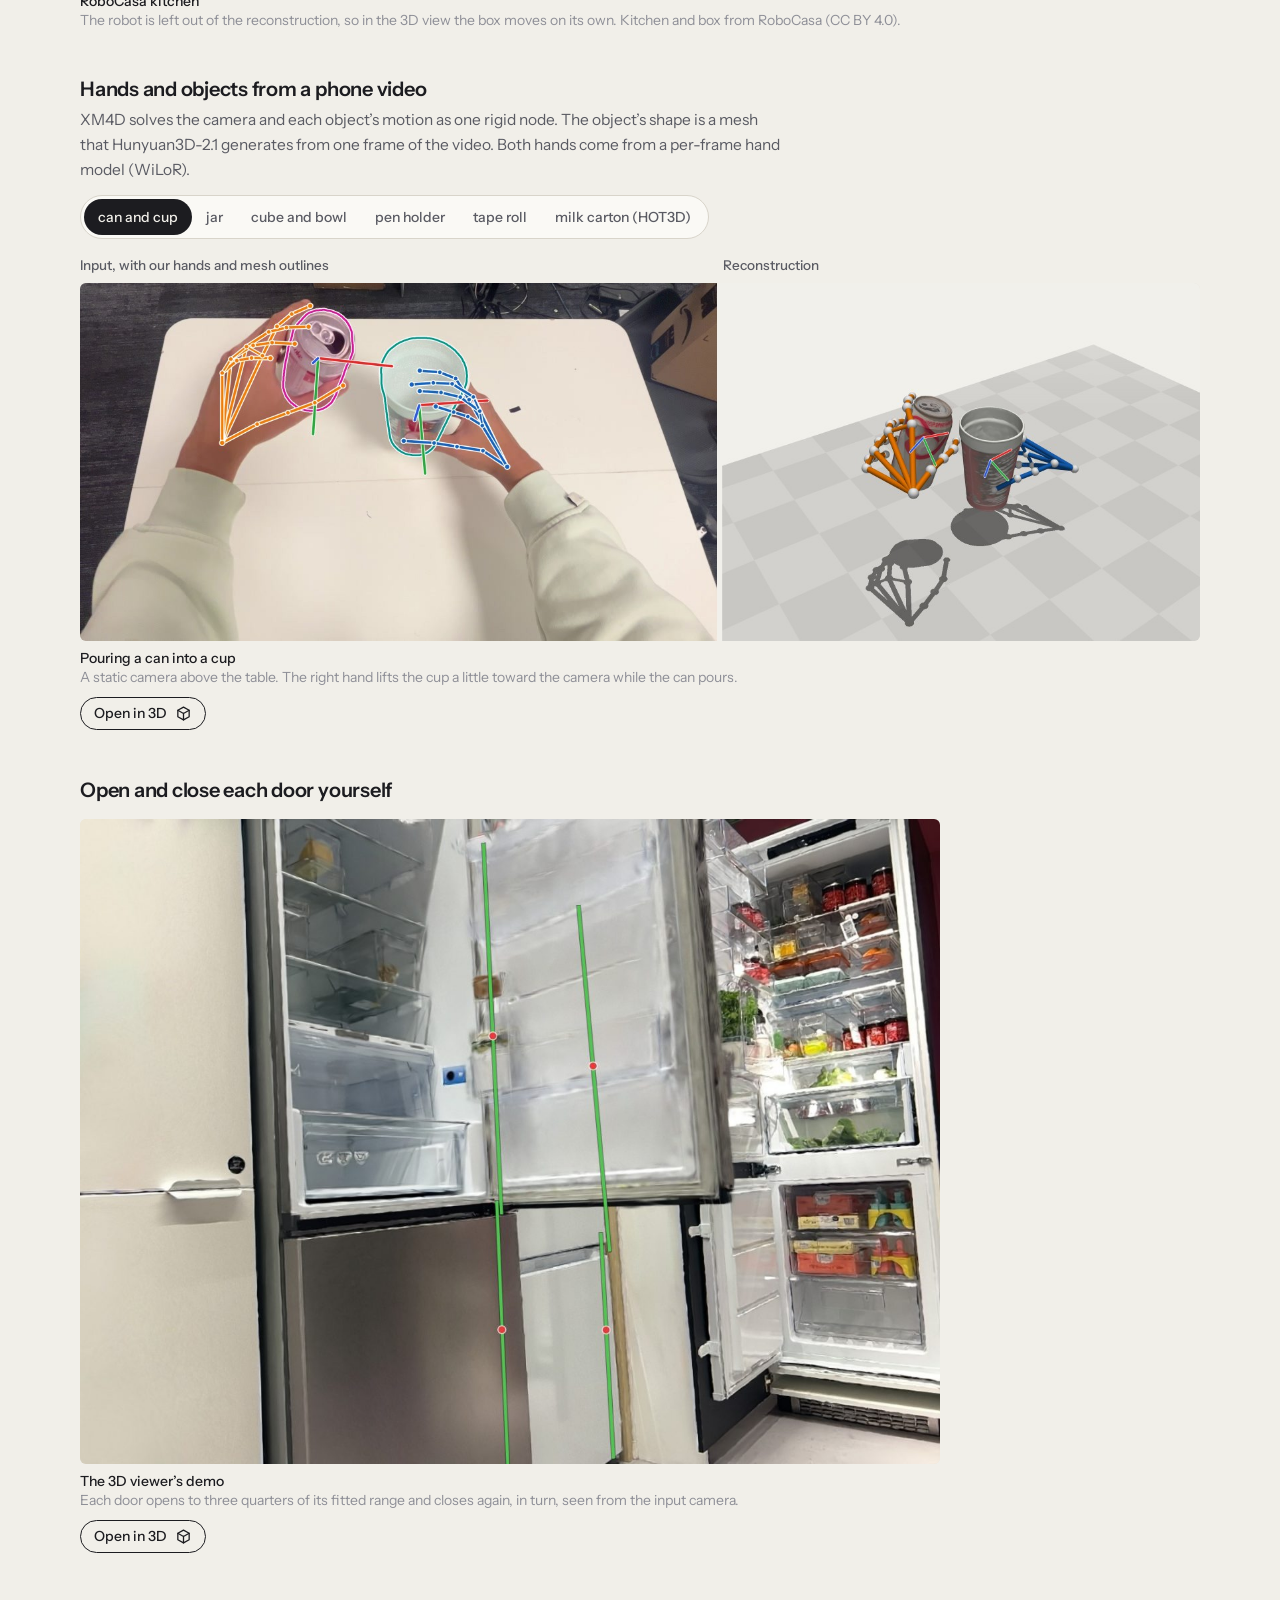
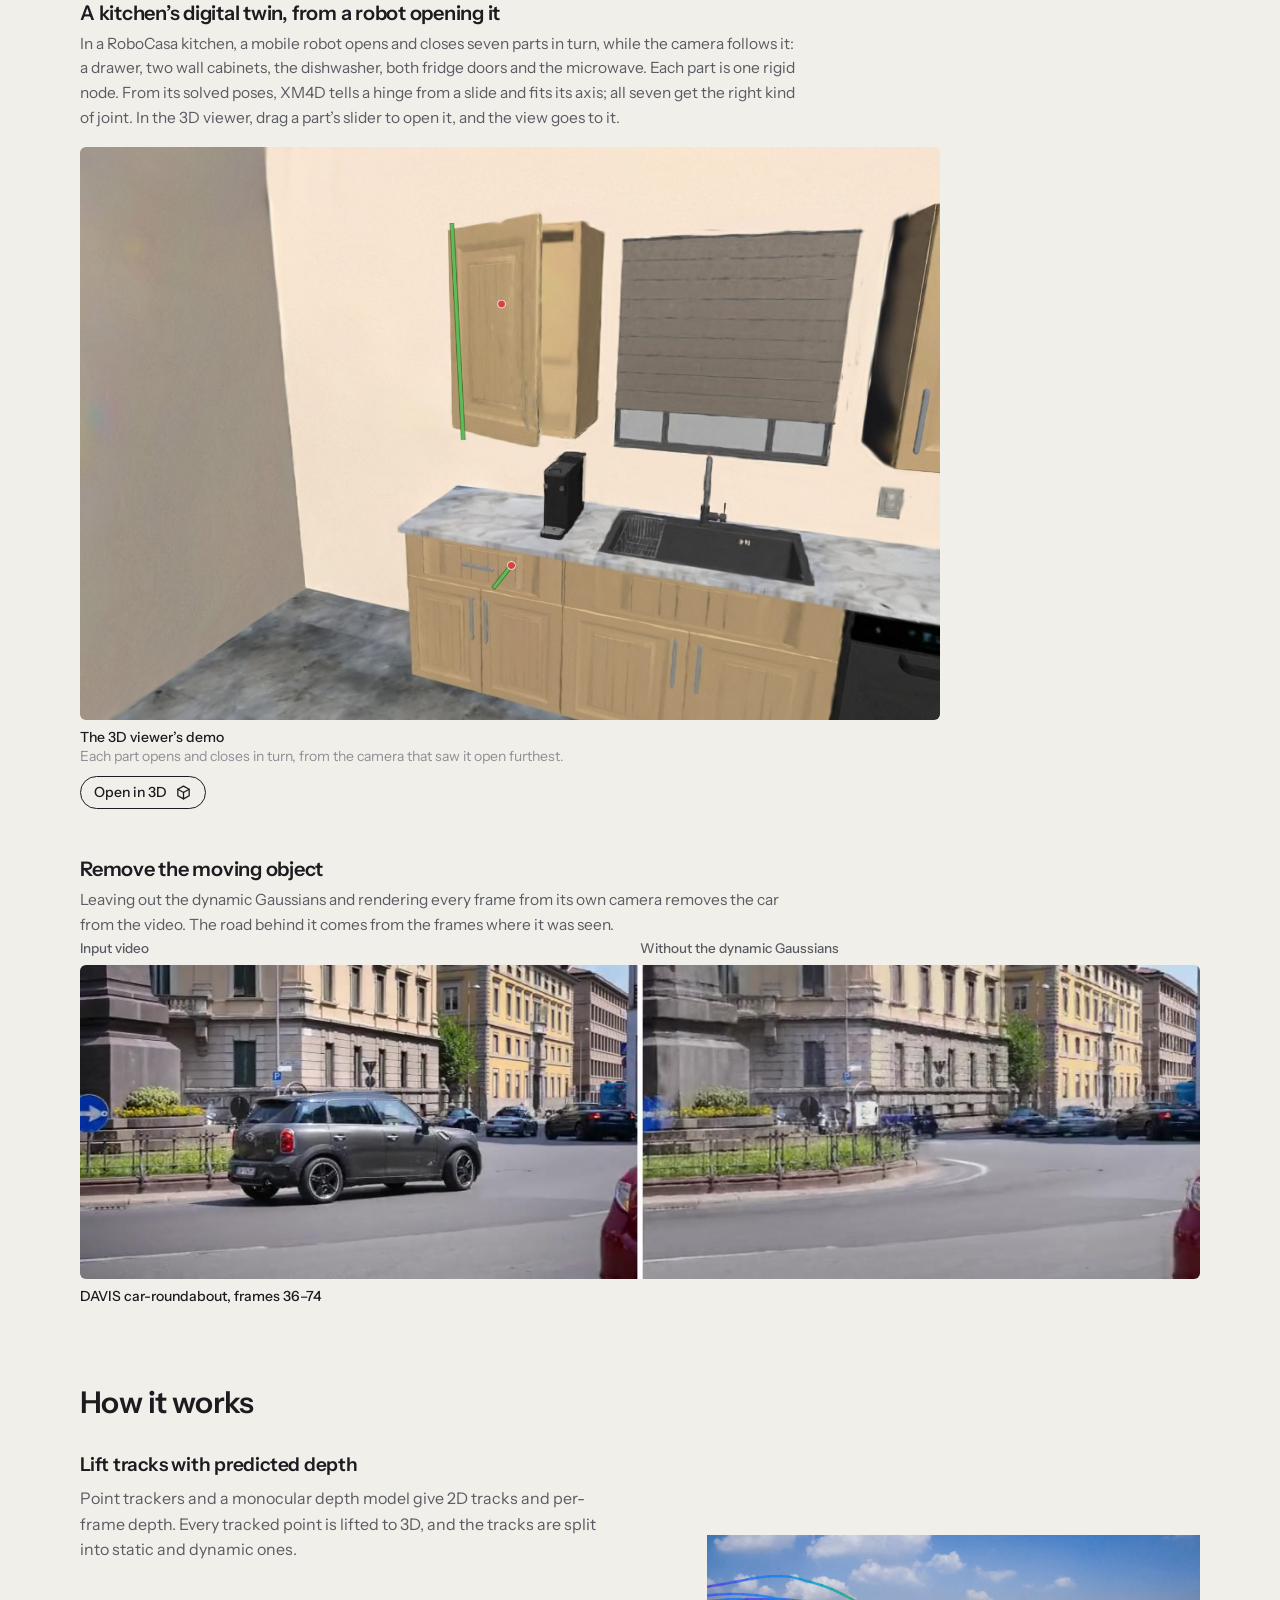
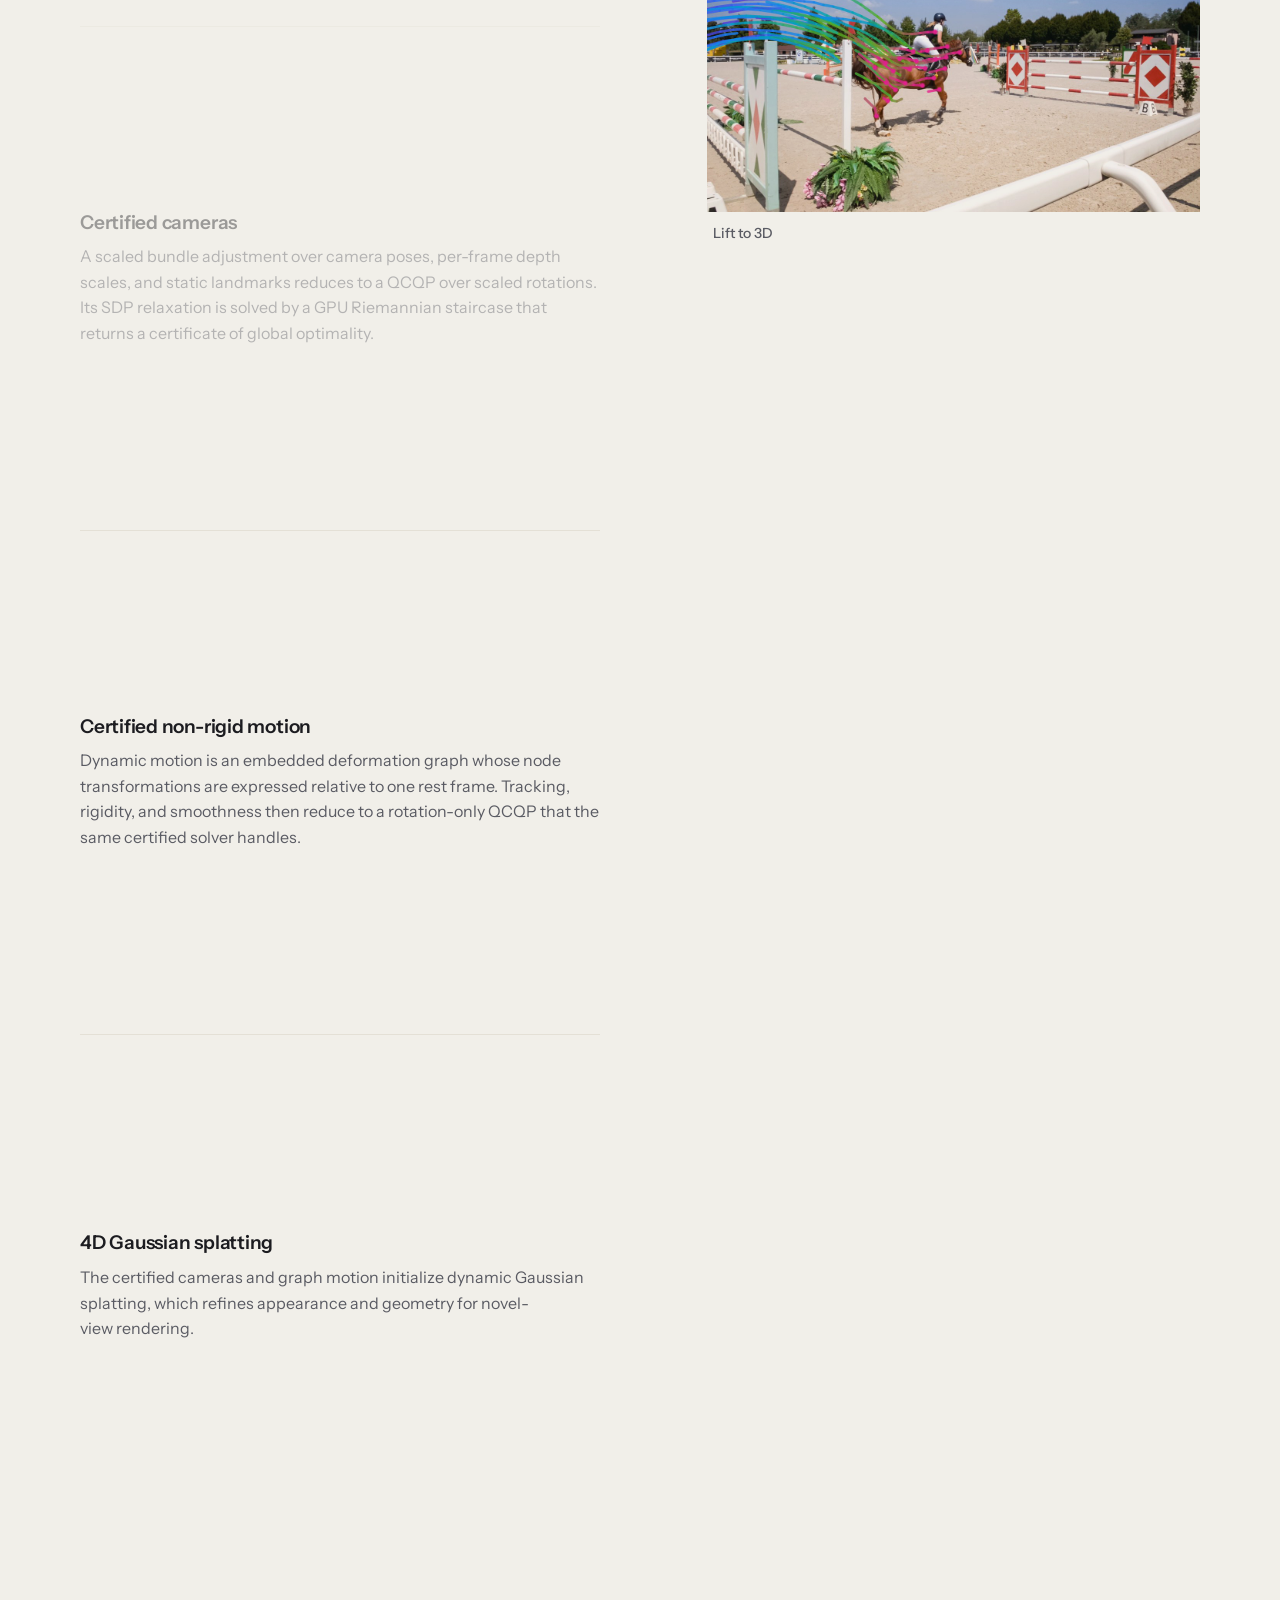
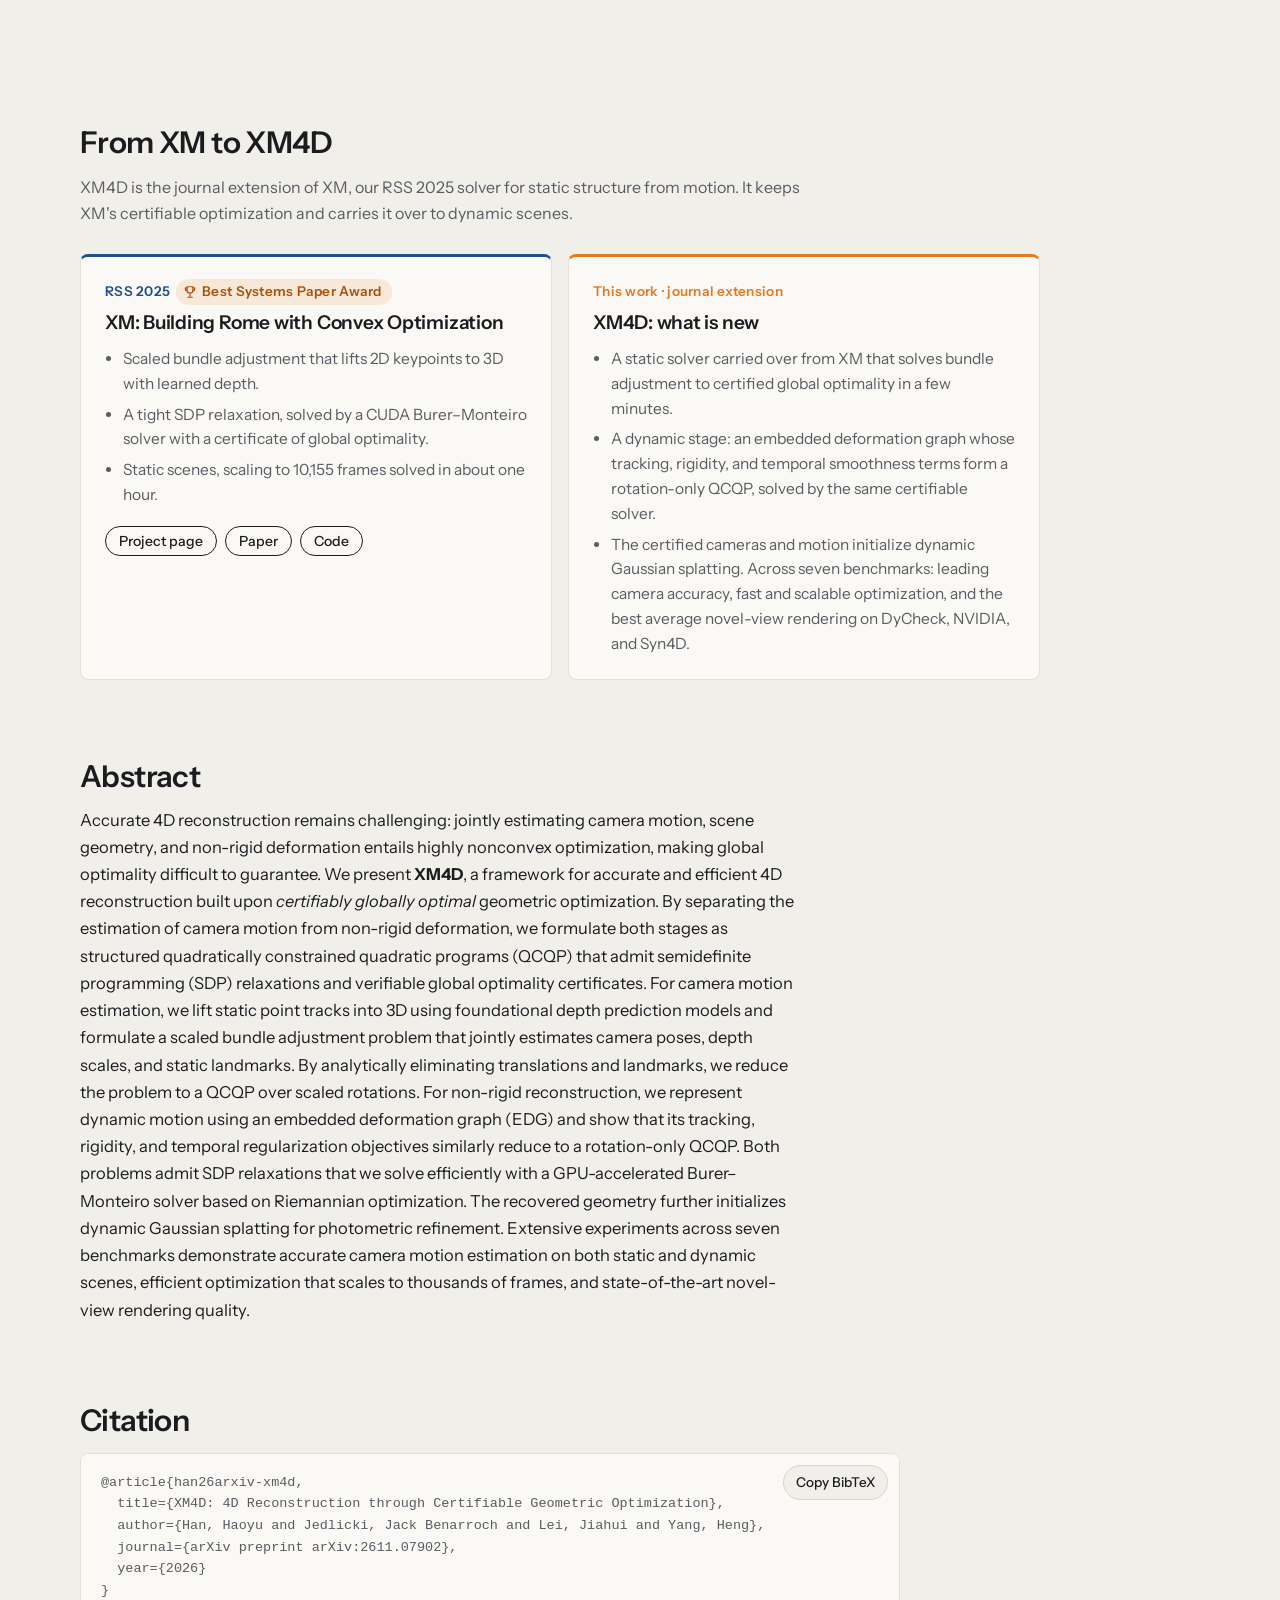
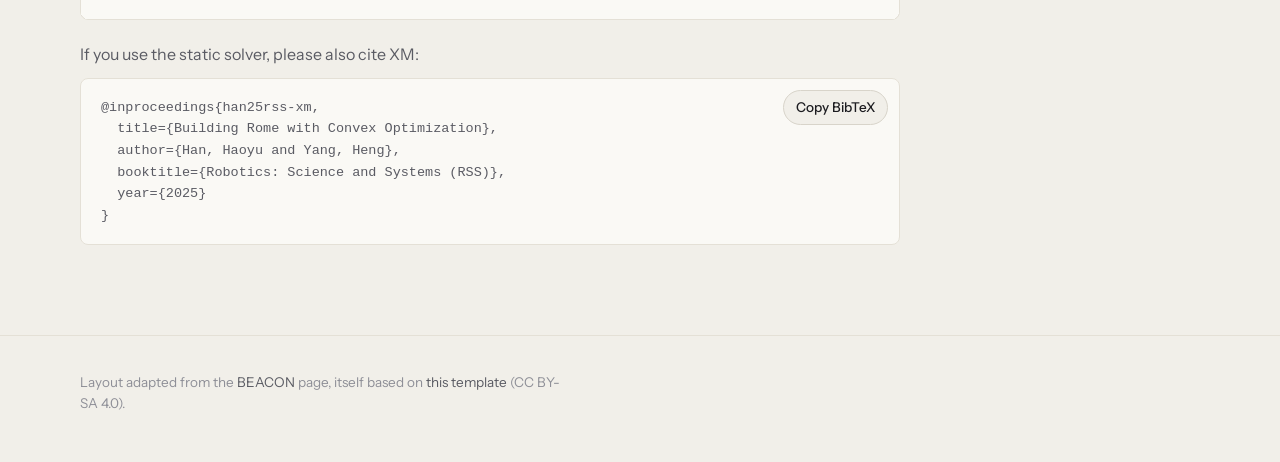
==== commit 6e7e28fa: "How it works plays a clip per step (the teaser's lift and 4D render, the horsejump-high solves) on t" ====
--- a/index.html
+++ b/index.html
@@ -16,7 +16,7 @@
   <link href="https://fonts.googleapis.com/css2?family=Instrument+Sans:ital,wght@0,400;0,500;0,600;0,700;1,400&display=swap" rel="stylesheet">
 
   <link rel="icon" href="assets/favicon.svg" type="image/svg+xml">
-  <link rel="stylesheet" href="style.css?v=20261109f">
+  <link rel="stylesheet" href="style.css?v=20261109g">
 </head>
 <body>
 
@@ -582,19 +582,25 @@
             animation. A Unitree G1 humanoid follows it through inverse kinematics on its own joints.</p>
         </div>
         <div class="segmented" role="tablist" aria-label="Robot">
-          <button role="tab" aria-selected="true" data-group="rb-twirl">dance-twirl</button>
+          <button role="tab" aria-selected="true" data-group="rb-breakdance">breakdance-flare</button>
           <button role="tab" aria-selected="false" data-group="rb-skater">skater</button>
-        </div>
-      </div>
-      <div class="gallery-group is-active" data-group="rb-twirl" role="tabpanel">
-        <div class="app-cols app-cols-2" aria-hidden="true"><span>Reconstruction</span><span>The person left out, the robot in her place</span></div>
-        <figure class="app-clip"><video muted loop playsinline preload="none" width="1286" height="336" data-poster="assets/img/apps/robot-dance-twirl.jpg" data-src="assets/video/apps/robot-dance-twirl.mp4"></video>
-          <figcaption>DAVIS dance-twirl <span>A moving camera, with a crowd behind her.</span></figcaption></figure>
+          <button role="tab" aria-selected="false" data-group="rb-hike">hike</button>
+        </div>
+      </div>
+      <div class="gallery-group is-active" data-group="rb-breakdance" role="tabpanel">
+        <div class="app-cols app-cols-2" aria-hidden="true"><span>Reconstruction</span><span>The person left out, the robot in their place</span></div>
+        <figure class="app-clip"><video muted loop playsinline preload="none" width="1286" height="336" data-poster="assets/img/apps/robot-breakdance-flare.jpg" data-src="assets/video/apps/robot-breakdance-flare.mp4"></video>
+          <figcaption>DAVIS breakdance-flare <span>Floor moves on the hands. The robot keeps each supporting hand, and at the end a foot, on the ground fitted from the reconstruction.</span></figcaption></figure>
       </div>
       <div class="gallery-group" data-group="rb-skater" role="tabpanel" hidden>
-        <div class="app-cols app-cols-2" aria-hidden="true"><span>Reconstruction</span><span>The person left out, the robot in her place</span></div>
+        <div class="app-cols app-cols-2" aria-hidden="true"><span>Reconstruction</span><span>The person left out, the robot in their place</span></div>
         <figure class="app-clip"><video muted loop playsinline preload="none" width="1286" height="336" data-poster="assets/img/apps/robot-skater.jpg" data-src="assets/video/apps/robot-skater.mp4"></video>
           <figcaption>Pexels skater <span>A spin on one foot, with the camera following her. The robot keeps its standing foot on the ice, fitted from the reconstruction. Stock video by Tima Miroshnichenko, Pexels.</span></figcaption></figure>
+      </div>
+      <div class="gallery-group" data-group="rb-hike" role="tabpanel" hidden>
+        <div class="app-cols app-cols-2" aria-hidden="true"><span>Reconstruction</span><span>The person left out, the robot in their place</span></div>
+        <figure class="app-clip"><video muted loop playsinline preload="none" width="1286" height="336" data-poster="assets/img/apps/robot-hike.jpg" data-src="assets/video/apps/robot-hike.mp4"></video>
+          <figcaption>DAVIS hike <span>A walk across a scree slope. The robot plants each foot on the ground fitted from the reconstruction.</span></figcaption></figure>
       </div>
     </div>
 
@@ -707,8 +713,8 @@
     <div class="method-body">
       <div class="method-steps">
 
-        <!-- data-img: figure shown in the sticky stage while this step is active -->
-        <article class="step" data-img="assets/img/teaser.jpg?v=2" data-title="Inputs">
+        <!-- each step plays its clip in the sticky stage (the stage's videos, in step order) while it is active -->
+        <article class="step" data-title="Lift to 3D">
           <h3>Lift tracks with predicted depth</h3>
           <p>
             Point trackers and a monocular depth model give 2D tracks and per-frame depth. Every
@@ -716,7 +722,7 @@
           </p>
         </article>
 
-        <article class="step" data-img="assets/img/view-graph.jpg?v=2" data-title="Static stage">
+        <article class="step" data-title="Static stage">
           <h3>Certified cameras</h3>
           <p>
             A scaled bundle adjustment over camera poses, per-frame depth scales, and static
@@ -725,7 +731,7 @@
           </p>
         </article>
 
-        <article class="step" data-img="assets/img/view-graph.jpg?v=2" data-title="Dynamic stage">
+        <article class="step" data-title="Dynamic stage">
           <h3>Certified non-rigid motion</h3>
           <p>
             Dynamic motion is an embedded deformation graph whose node transformations are
@@ -734,7 +740,7 @@
           </p>
         </article>
 
-        <article class="step step-last" data-img="assets/img/teaser.jpg?v=2" data-title="Rendering">
+        <article class="step step-last" data-title="Rendering">
           <h3>4D Gaussian splatting</h3>
           <p>
             The certified cameras and graph motion initialize dynamic Gaussian splatting, which
@@ -746,9 +752,15 @@
 
       <div class="method-stage">
         <div class="stage-sticky">
-          <img id="stage-img" src="assets/img/teaser.jpg?v=2" alt="" loading="lazy">
+          <!-- the teaser's Lift, the horsejump-high solves from Inside the solver, the teaser's 4D render (main.js) -->
+          <div class="stage-media" aria-hidden="true">
+            <video muted loop playsinline preload="none" width="1280" height="720" data-stage-poster="assets/img/method/lift.jpg" data-stage-src="assets/video/method/lift.mp4"></video>
+            <video muted loop playsinline preload="none" width="1188" height="772" data-stage-poster="assets/img/method/static-horsejump-high.jpg" data-stage-src="assets/video/solver/static-horsejump-high.mp4"></video>
+            <video muted loop playsinline preload="none" width="1280" height="720" data-stage-poster="assets/img/method/edg-horsejump-high.jpg" data-stage-src="assets/video/solver/edg-horsejump-high.mp4"></video>
+            <video muted loop playsinline preload="none" width="1280" height="684" data-stage-poster="assets/img/method/render.jpg" data-stage-src="assets/video/method/render.mp4"></video>
+          </div>
           <div class="stage-hud" aria-hidden="true">
-            <span class="hud-task" id="hud-task">Inputs</span>
+            <span class="hud-task" id="hud-task">Lift to 3D</span>
           </div>
         </div>
       </div>
@@ -860,7 +872,7 @@
 
 <div id="toast" role="status" aria-live="polite"></div>
 
-<script src="main.js?v=20261109e" defer></script>
+<script src="main.js?v=20261109f" defer></script>
 <script src="viewer.js?v=20261109b" defer></script>
 </body>
 </html>
--- a/style.css
+++ b/style.css
@@ -377,13 +377,18 @@
   justify-content: center;
   display: flex; flex-direction: column;
 }
-#stage-img {
-  width: 100%; height: auto; max-height: 100%; flex: 0 1 auto; min-height: 0;
+.stage-media {
+  position: relative; width: 100%; aspect-ratio: 16 / 9; max-height: 100%; flex: 0 1 auto; min-height: 0;
+  background: var(--paper); isolation: isolate;   /* what the clips multiply onto (the sticky stage is its own layer) */
+}
+.stage-media video {
+  position: absolute; inset: 0; width: 100%; height: 100%;
   object-fit: contain;
-  mix-blend-mode: multiply;   /* white figure background takes the page color */
-  transition: opacity .25s ease;
-}
-#stage-img.is-swapping { opacity: 0; }
+  mix-blend-mode: multiply;   /* the clips' white background takes the page color */
+  opacity: 0;
+  transition: opacity .3s ease;
+}
+.stage-media video.is-on { opacity: 1; }
 .stage-hud {
   display: flex; align-items: center; gap: 14px;
   padding: 10px 6px;
@@ -393,8 +398,11 @@
 
 @media (max-width: 900px) {
   .method-body { display: flex; flex-direction: column; }
-  .method-stage { order: -1; position: sticky; top: var(--topbar-h); z-index: 5; background: var(--paper); height: auto; }
+  .method-stage { order: -1; position: sticky; top: var(--topbar-h); z-index: 5; background: var(--paper); height: auto; align-self: stretch; }
   .stage-sticky { position: static; height: auto; min-height: 0; padding-top: 8px; }
+  /* the stage sits on top: at most 30 % of the screen's height, so the text stays in view (landscape phones) */
+  .stage-media, .stage-hud { width: min(100%, calc(30vh * 16 / 9)); align-self: center; }
+  .stage-media { max-height: none; }
   .stage-hud { position: static; padding: 6px 0 10px; }
   .method-steps { max-width: none; padding-top: 12px; }
   .step { min-height: 0; padding: 36px 0; opacity: 1; }
@@ -703,5 +711,5 @@
 }
 
 @media (prefers-reduced-motion: reduce) {
-  .step, .btn, .segmented button, #stage-img, #toast, .award-banner { transition: none; }
-}
+  .step, .btn, .segmented button, .stage-media video, #toast, .award-banner { transition: none; }
+}
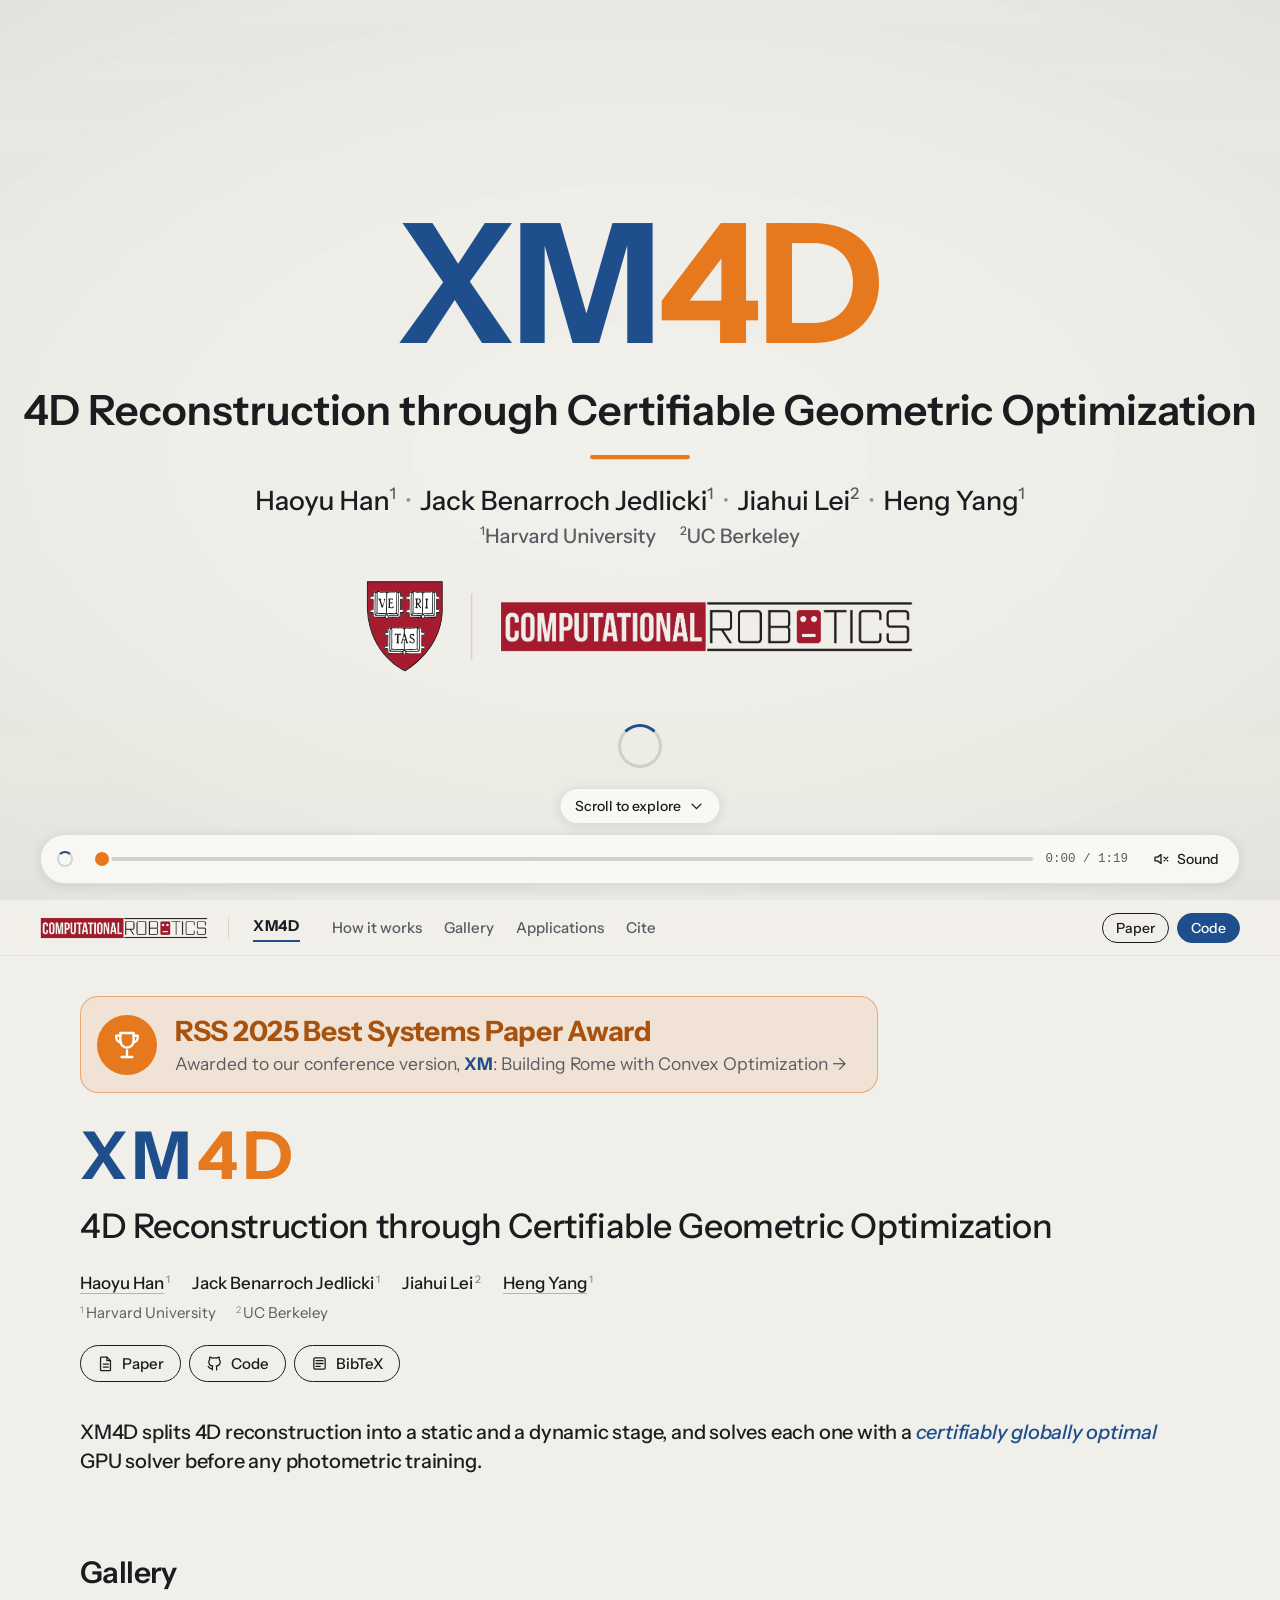
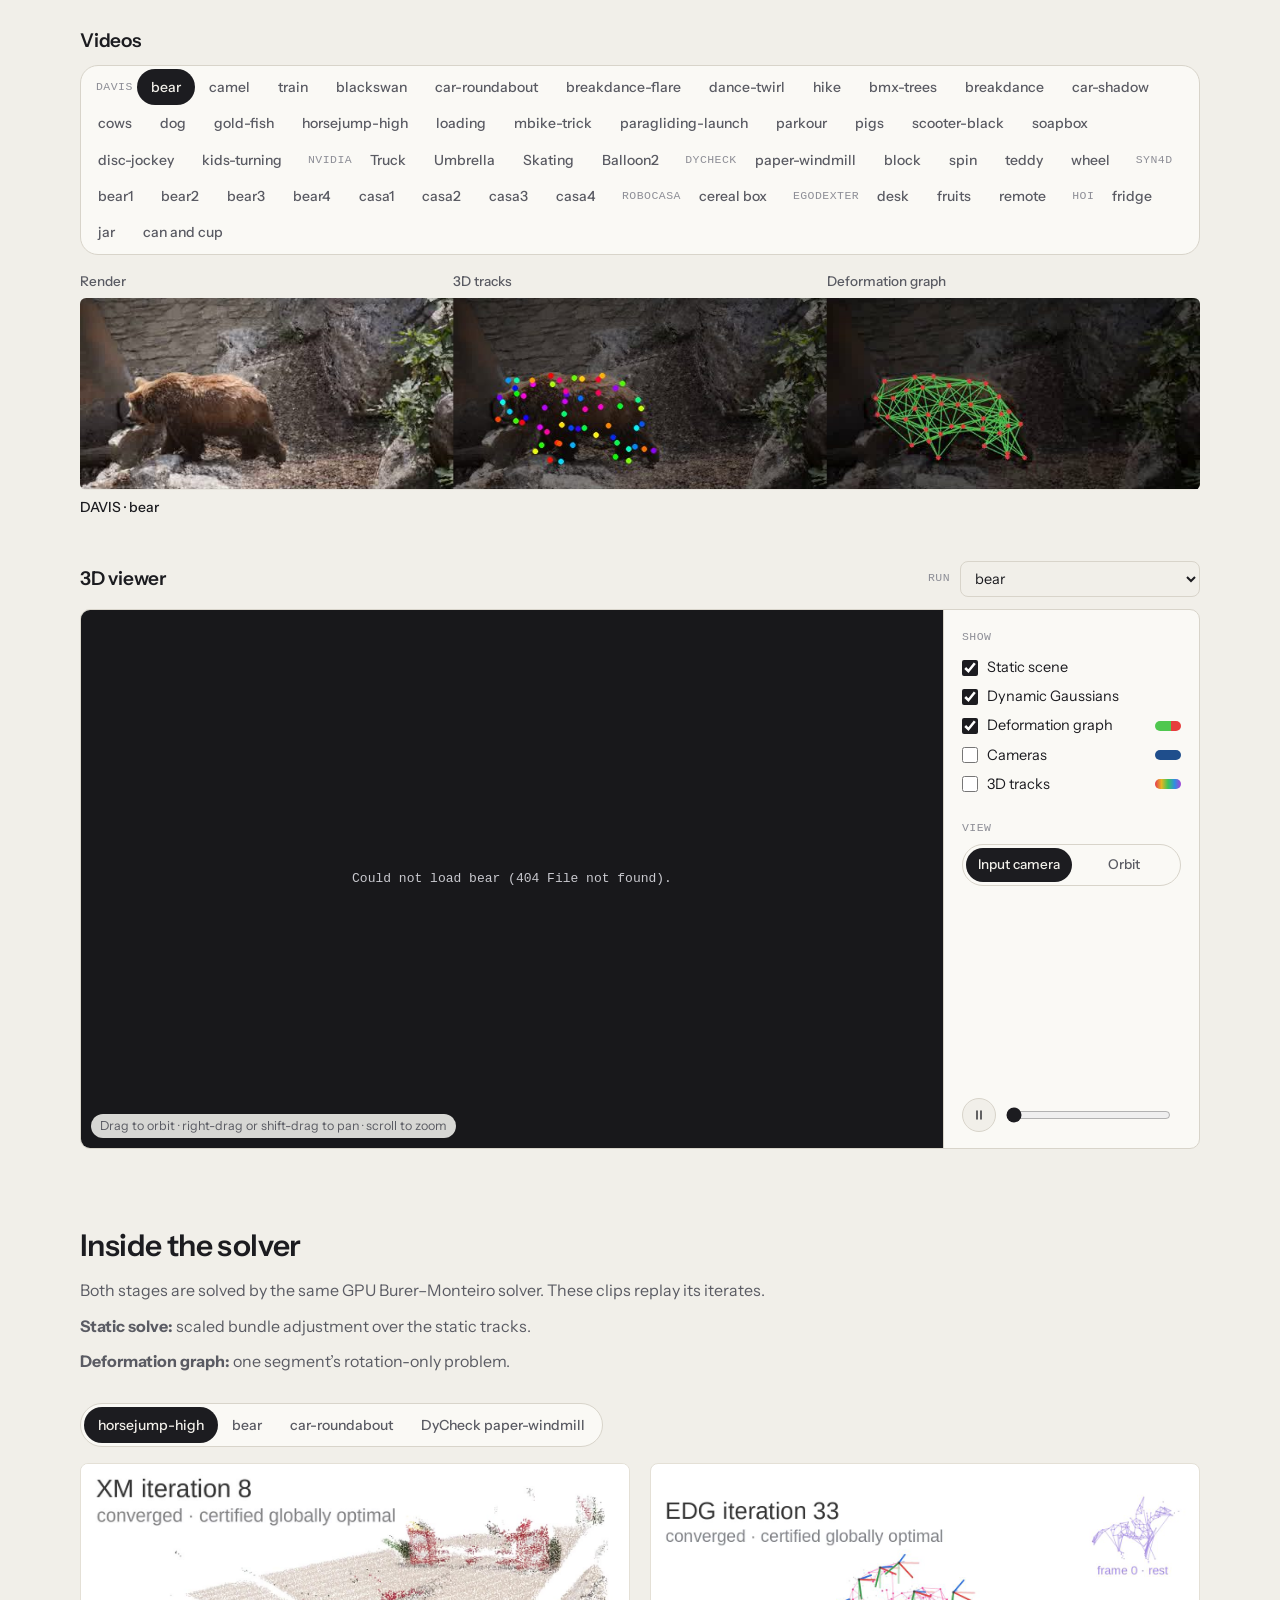
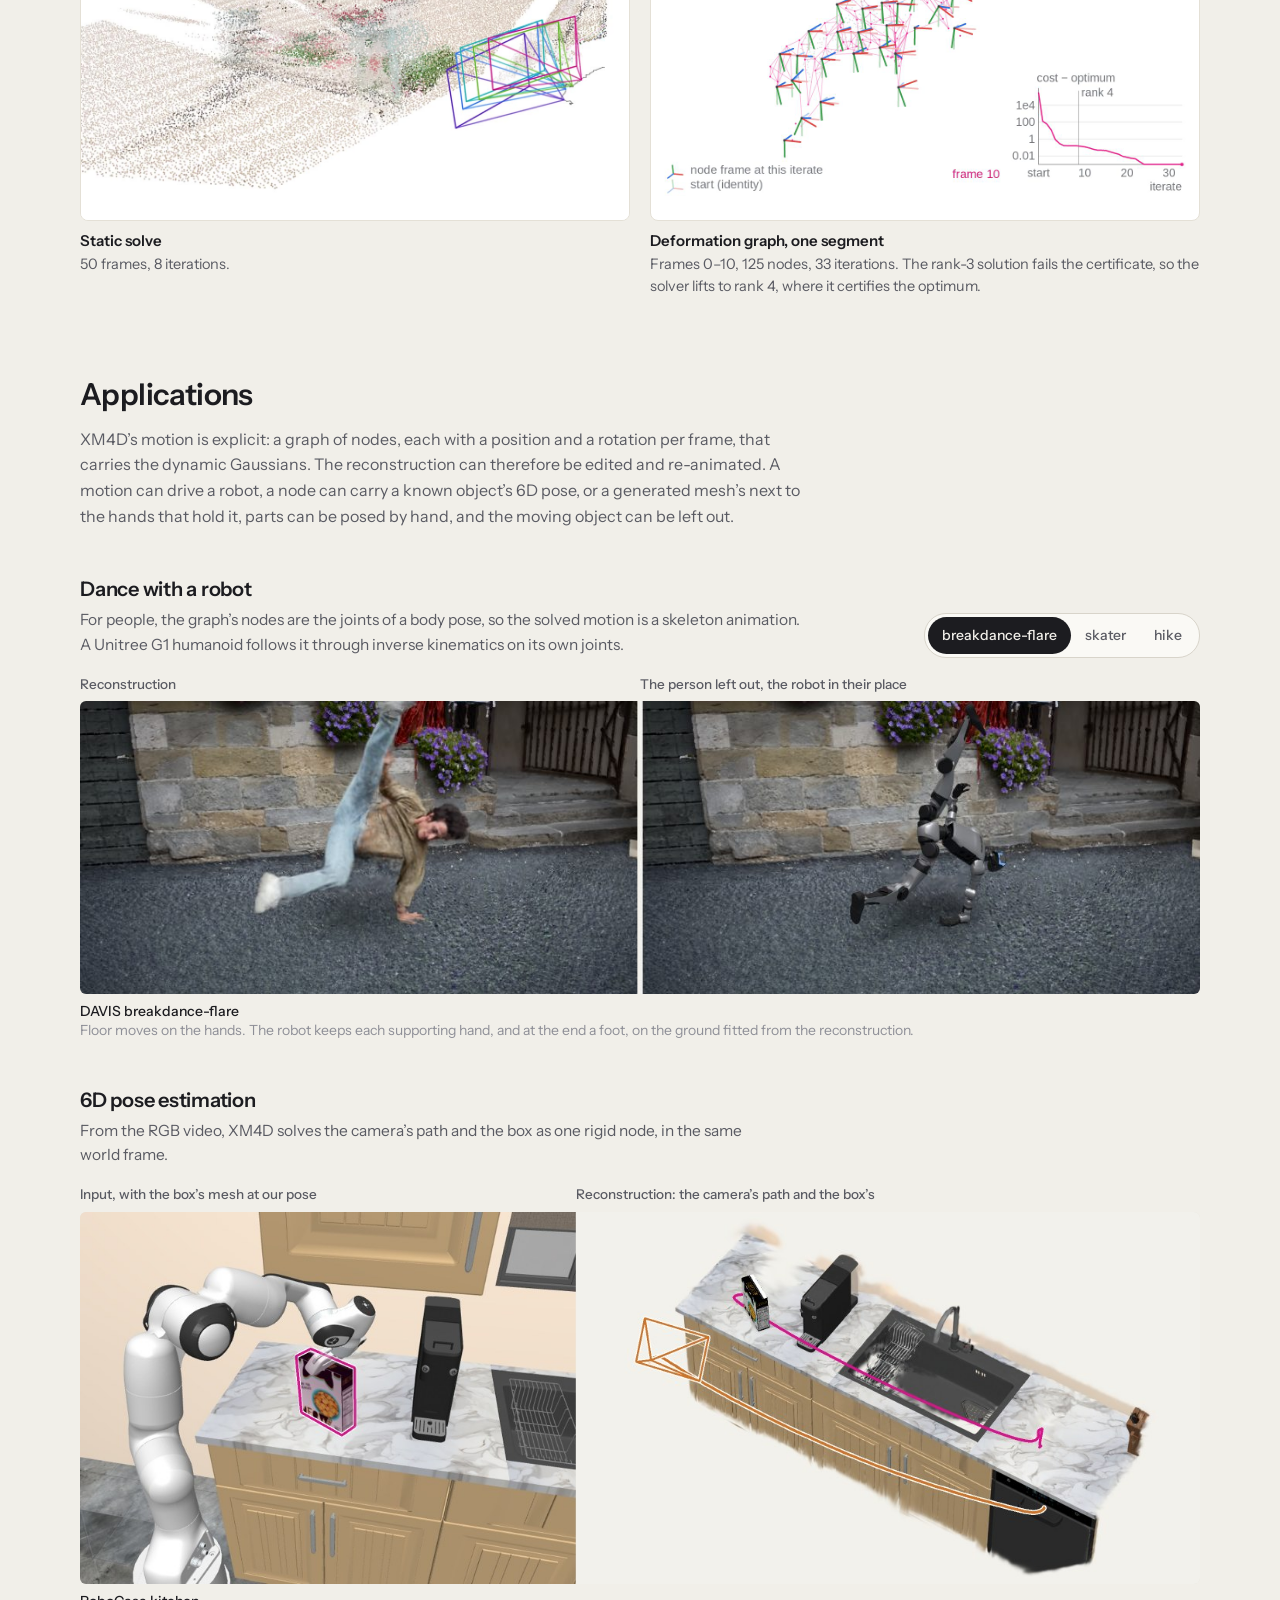
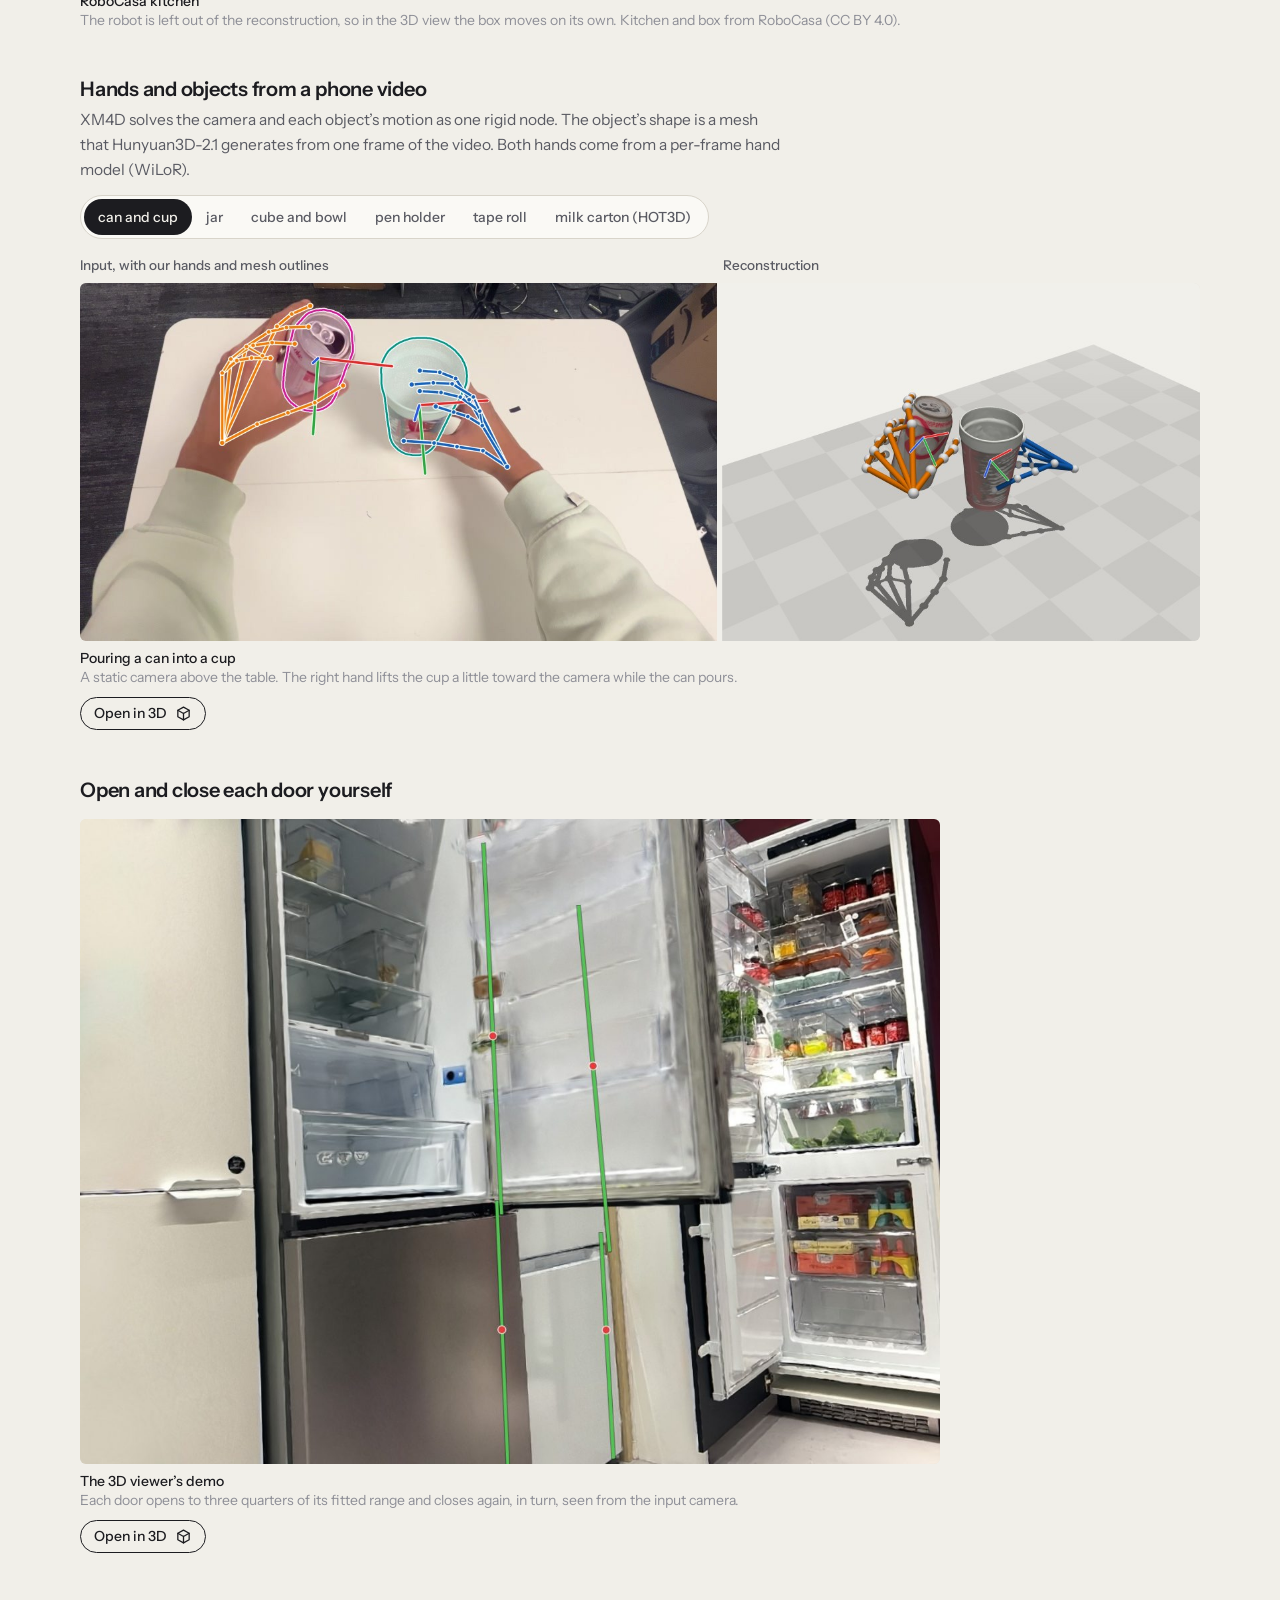
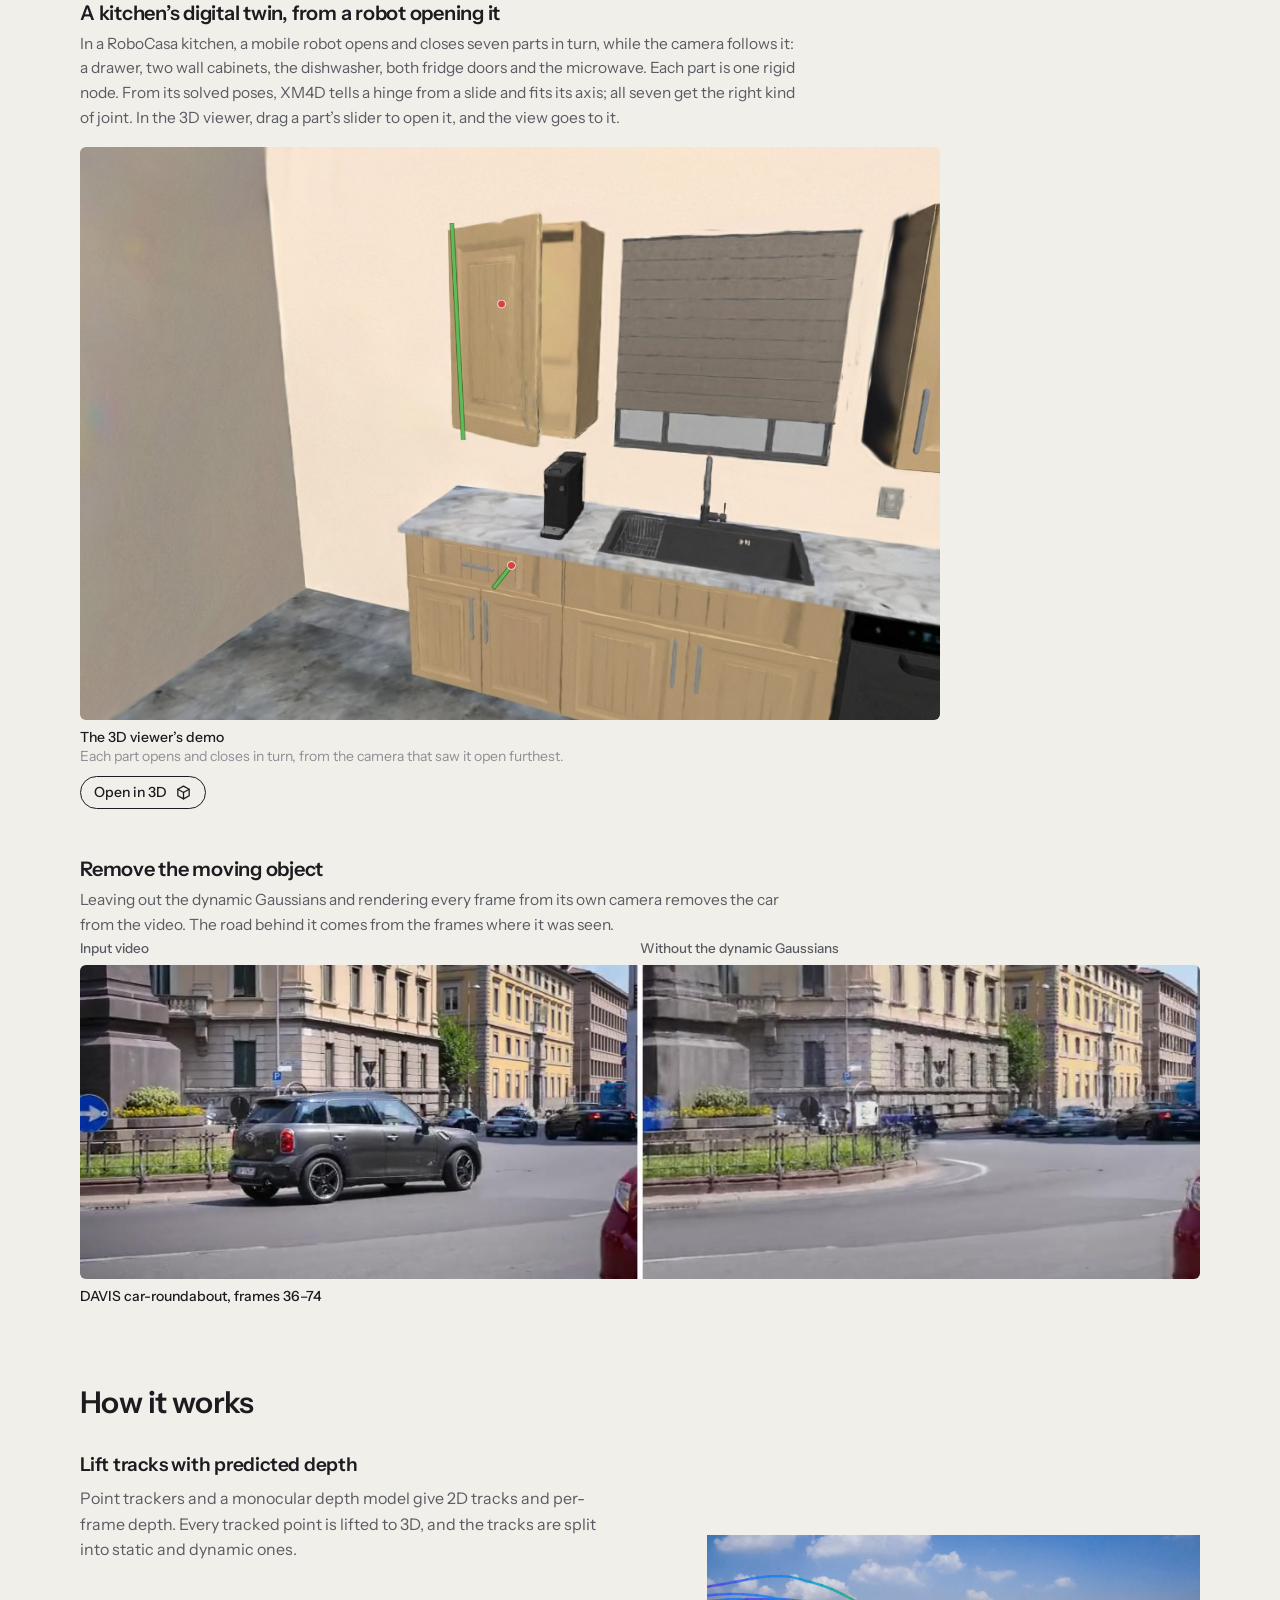
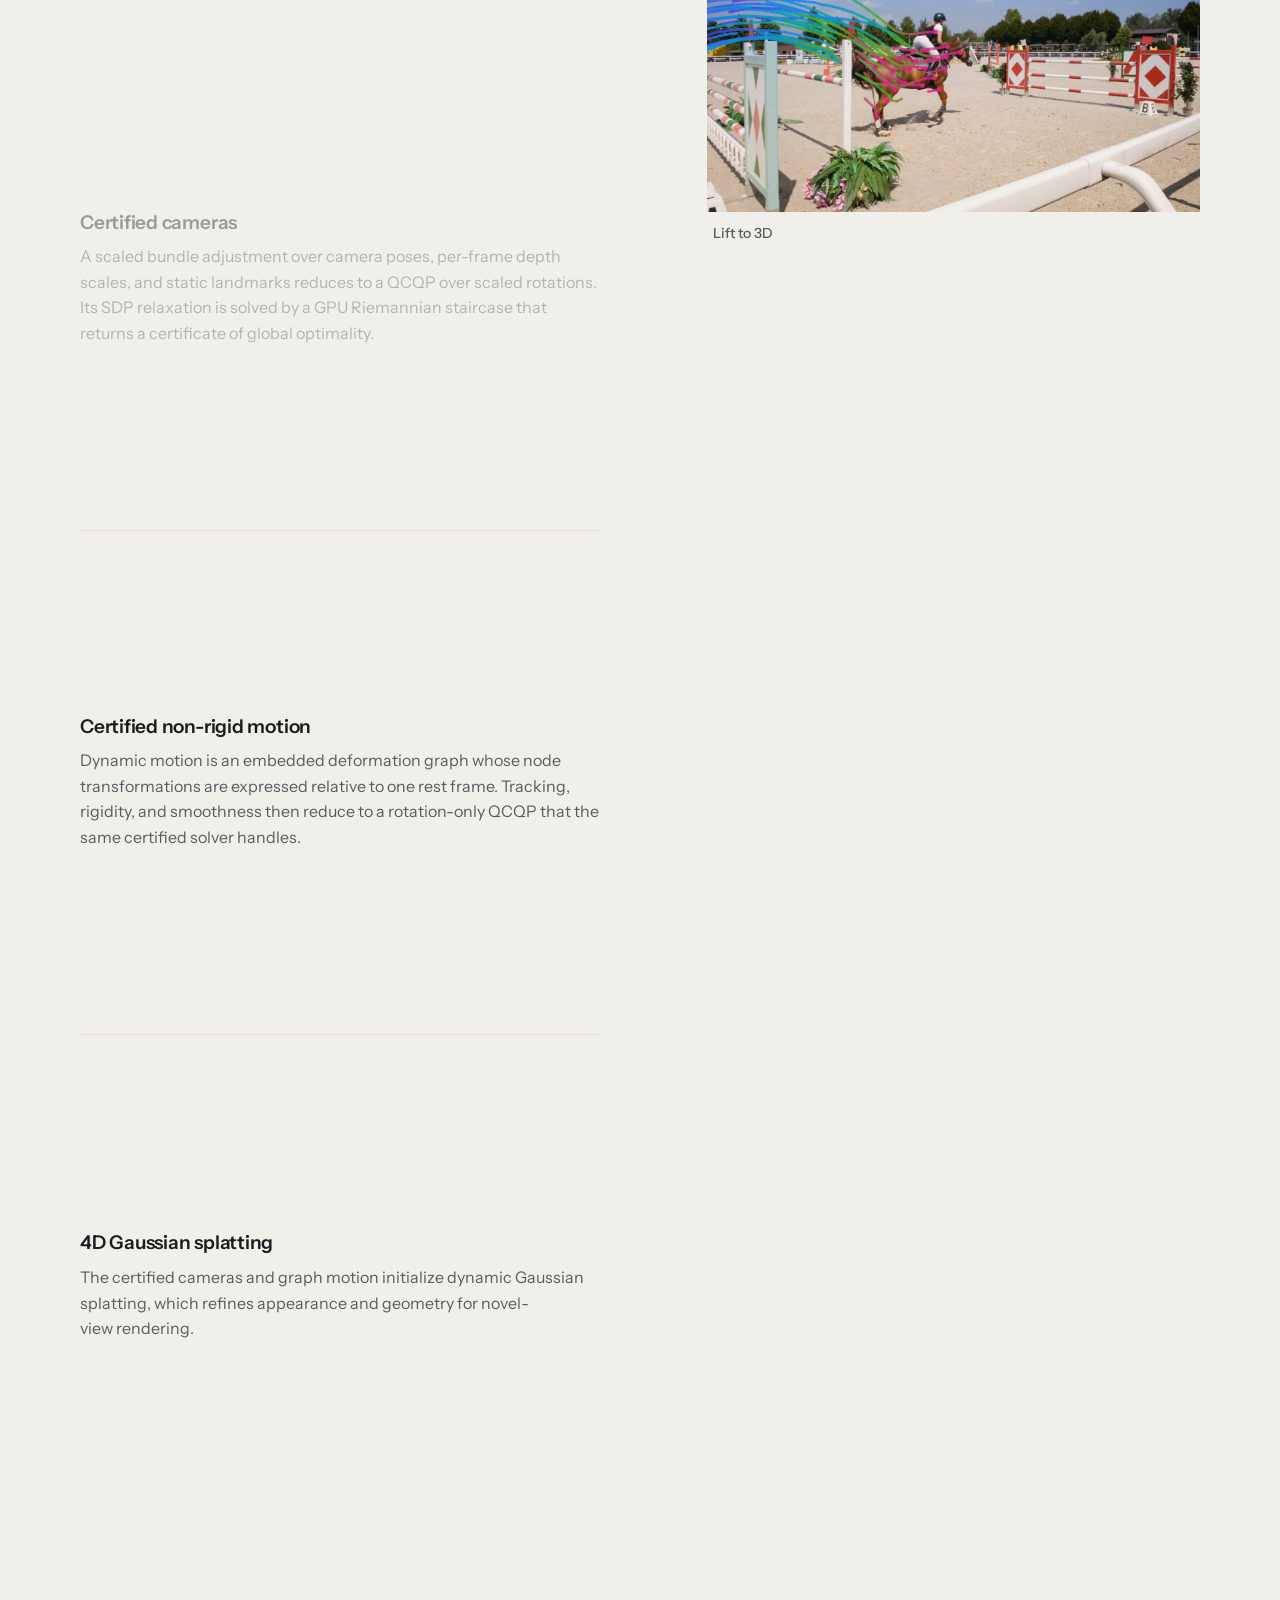
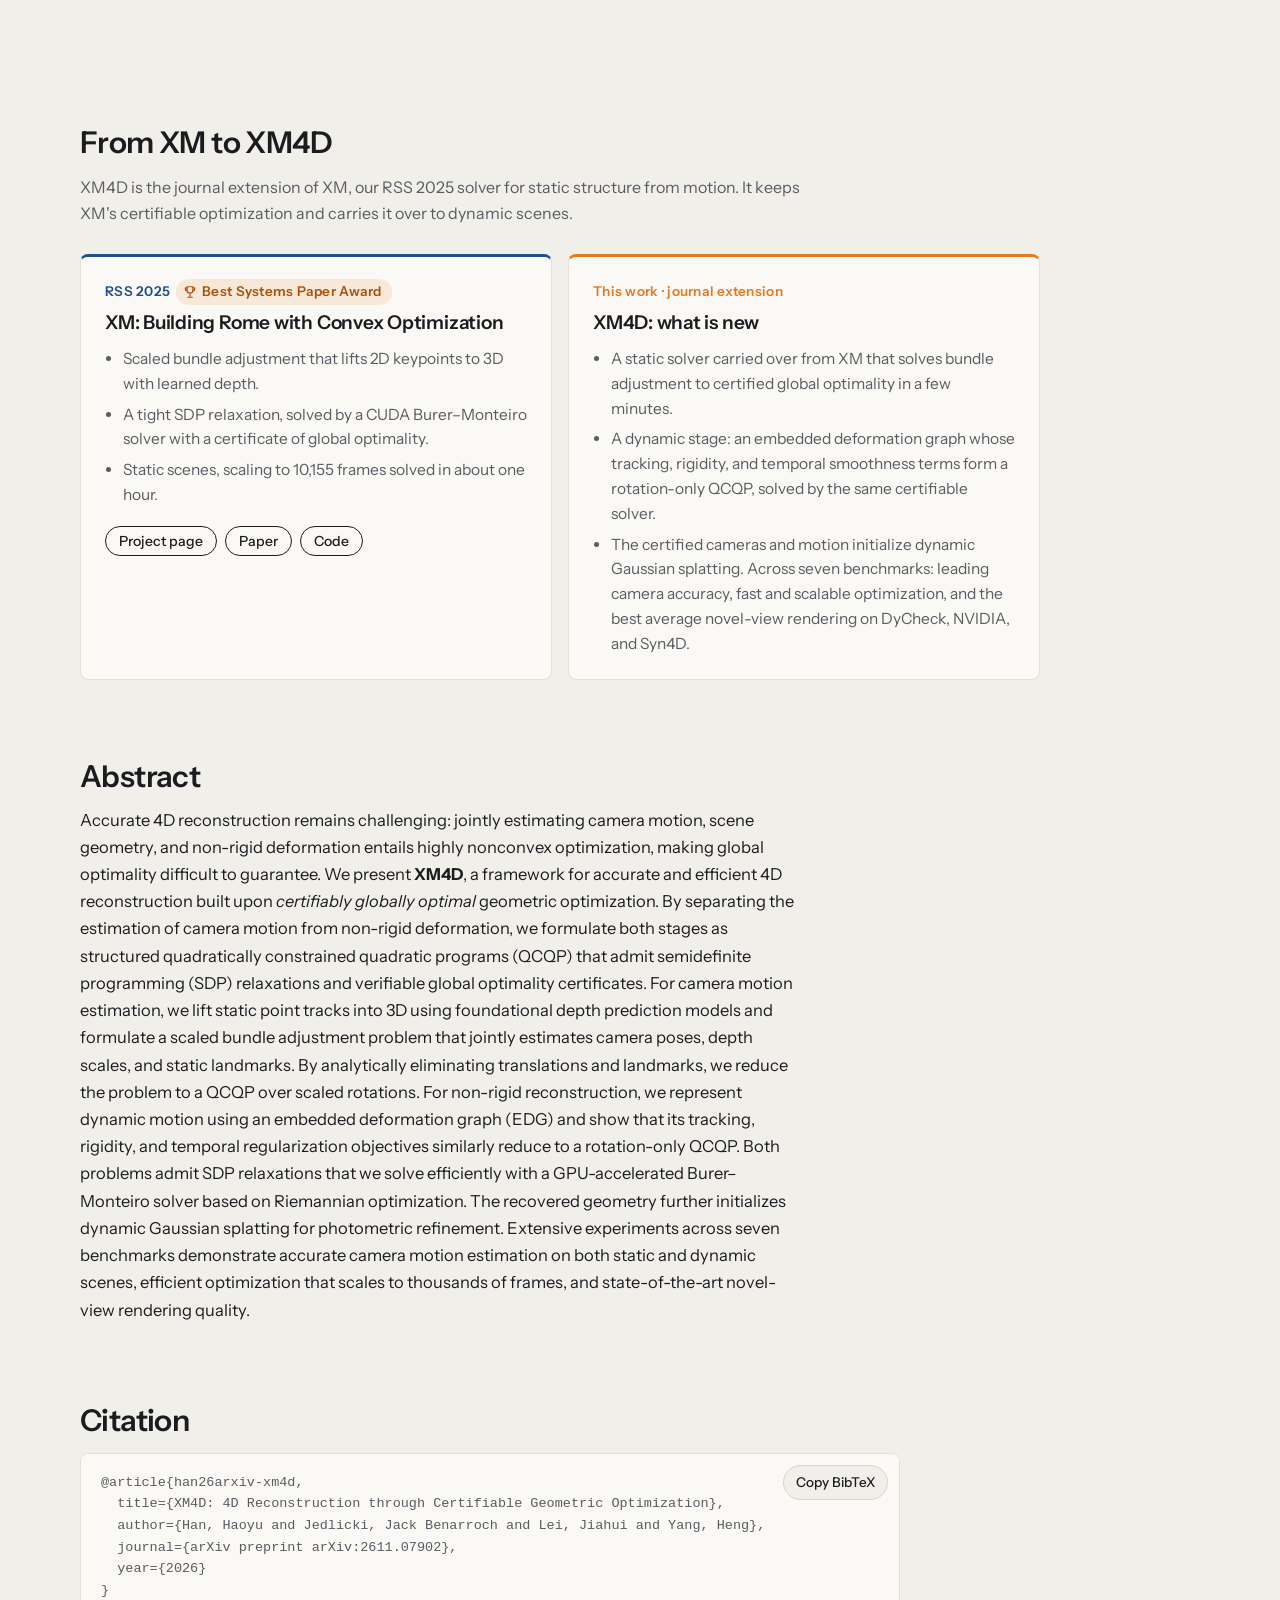
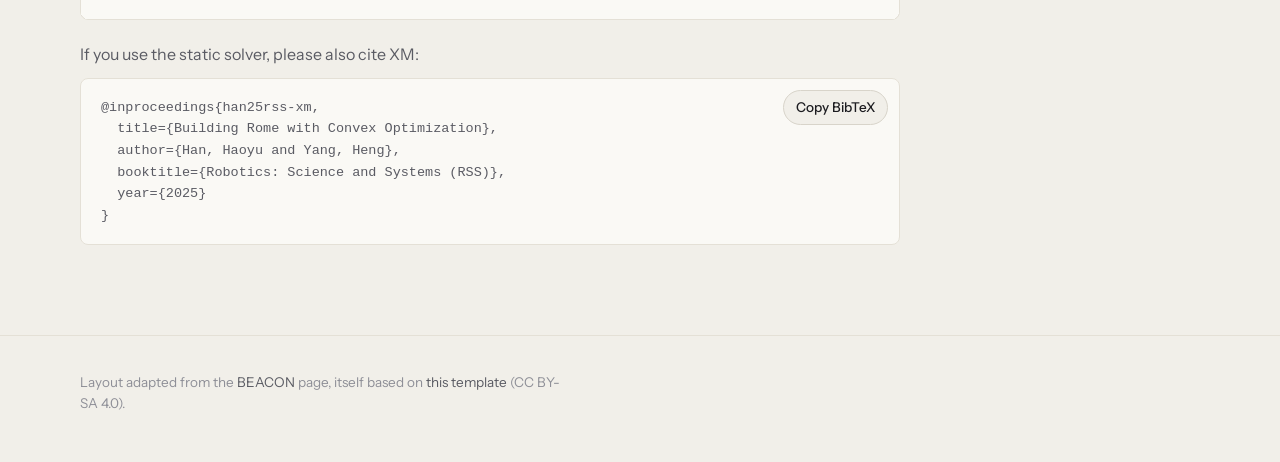
==== commit 7f5450d3: "How it works: the clips multiply onto the sticky stage's paper color (no edge row left unblended); t" ====
--- a/index.html
+++ b/index.html
@@ -16,7 +16,7 @@
   <link href="https://fonts.googleapis.com/css2?family=Instrument+Sans:ital,wght@0,400;0,500;0,600;0,700;1,400&display=swap" rel="stylesheet">
 
   <link rel="icon" href="assets/favicon.svg" type="image/svg+xml">
-  <link rel="stylesheet" href="style.css?v=20261109g">
+  <link rel="stylesheet" href="style.css?v=20261110a">
 </head>
 <body>
 
@@ -29,9 +29,9 @@
     <video id="promo" class="intro-video" muted loop playsinline preload="auto" width="1280" height="720" poster="assets/img/promo.jpg?v=12" aria-label="XM4D teaser: results, the pipeline, and this page">
       <!-- text-free cuts (the text is drawn over them as SVG); the sharpest the screen can use: 1440p on large or
            high-density screens, 1080p on most laptops, else 720p -->
-      <source src="assets/video/promo-1440.mp4?v=11" type="video/mp4" media="(min-width: 1800px), (min-width: 1000px) and (min-resolution: 1.75dppx)">
-      <source src="assets/video/promo-1080.mp4?v=11" type="video/mp4" media="(min-width: 1100px), (min-width: 700px) and (min-resolution: 1.5dppx)">
-      <source src="assets/video/promo-720.mp4?v=11" type="video/mp4">
+      <source src="assets/video/promo-1440.mp4?v=12" type="video/mp4" media="(min-width: 1800px), (min-width: 1000px) and (min-resolution: 1.75dppx)">
+      <source src="assets/video/promo-1080.mp4?v=12" type="video/mp4" media="(min-width: 1100px), (min-width: 700px) and (min-resolution: 1.5dppx)">
+      <source src="assets/video/promo-720.mp4?v=12" type="video/mp4">
     </video>
     <!-- the teaser's titles, labels and logos, drawn sharp as SVG over the text-free video, frame by frame (main.js) -->
     <svg class="intro-text" id="promo-text" viewBox="0 0 1920 1080" preserveAspectRatio="xMidYMid slice" aria-hidden="true"></svg>
@@ -872,7 +872,7 @@
 
 <div id="toast" role="status" aria-live="polite"></div>
 
-<script src="main.js?v=20261109f" defer></script>
+<script src="main.js?v=20261110a" defer></script>
 <script src="viewer.js?v=20261109b" defer></script>
 </body>
 </html>
--- a/style.css
+++ b/style.css
@@ -371,16 +371,14 @@
 .method-stage { position: relative; height: 100%; }
 .stage-sticky {
   position: sticky;
+  background: var(--paper); isolation: isolate;   /* what the clips multiply onto: the sticky stage is its own layer */
   top: calc(var(--topbar-h) + 24px);
   height: min(calc(100vh - var(--topbar-h) - 48px), 520px);
   min-height: 320px;
   justify-content: center;
   display: flex; flex-direction: column;
 }
-.stage-media {
-  position: relative; width: 100%; aspect-ratio: 16 / 9; max-height: 100%; flex: 0 1 auto; min-height: 0;
-  background: var(--paper); isolation: isolate;   /* what the clips multiply onto (the sticky stage is its own layer) */
-}
+.stage-media { position: relative; width: 100%; aspect-ratio: 16 / 9; max-height: 100%; flex: 0 1 auto; min-height: 0; }
 .stage-media video {
   position: absolute; inset: 0; width: 100%; height: 100%;
   object-fit: contain;
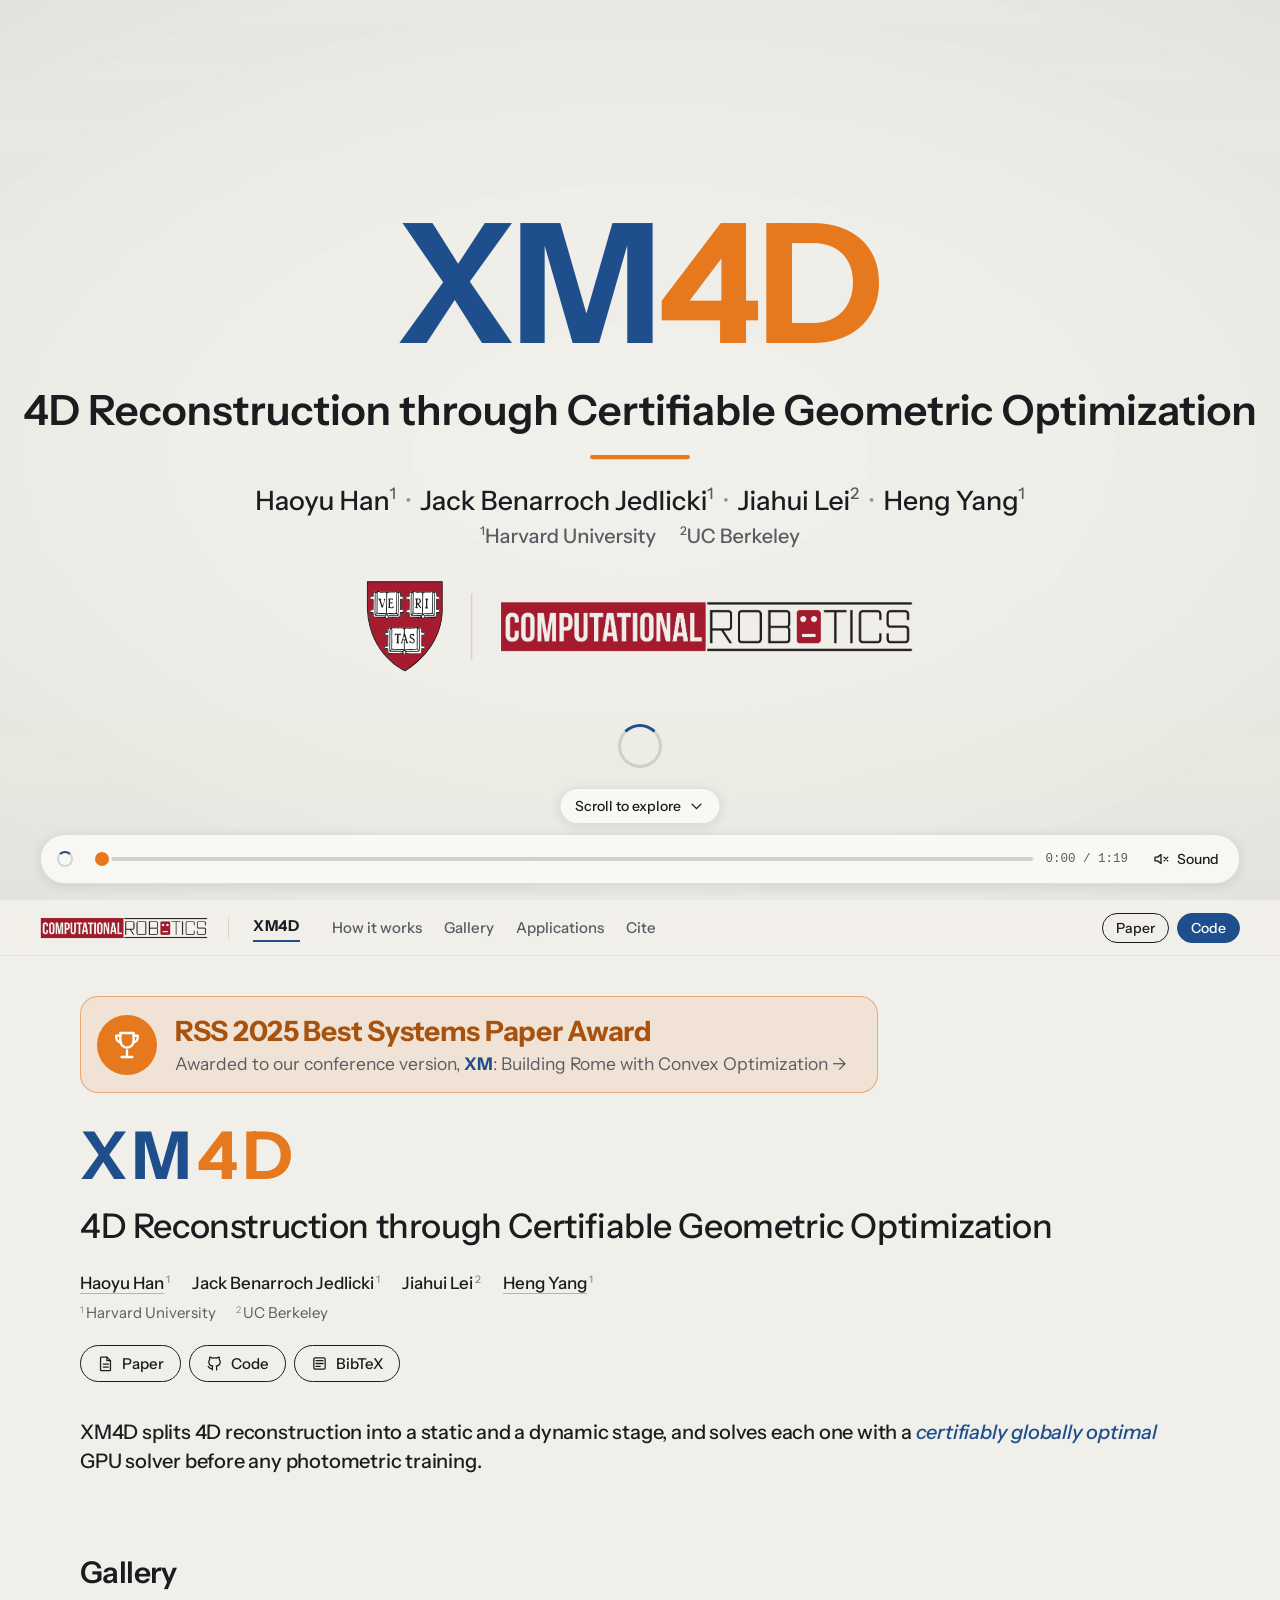
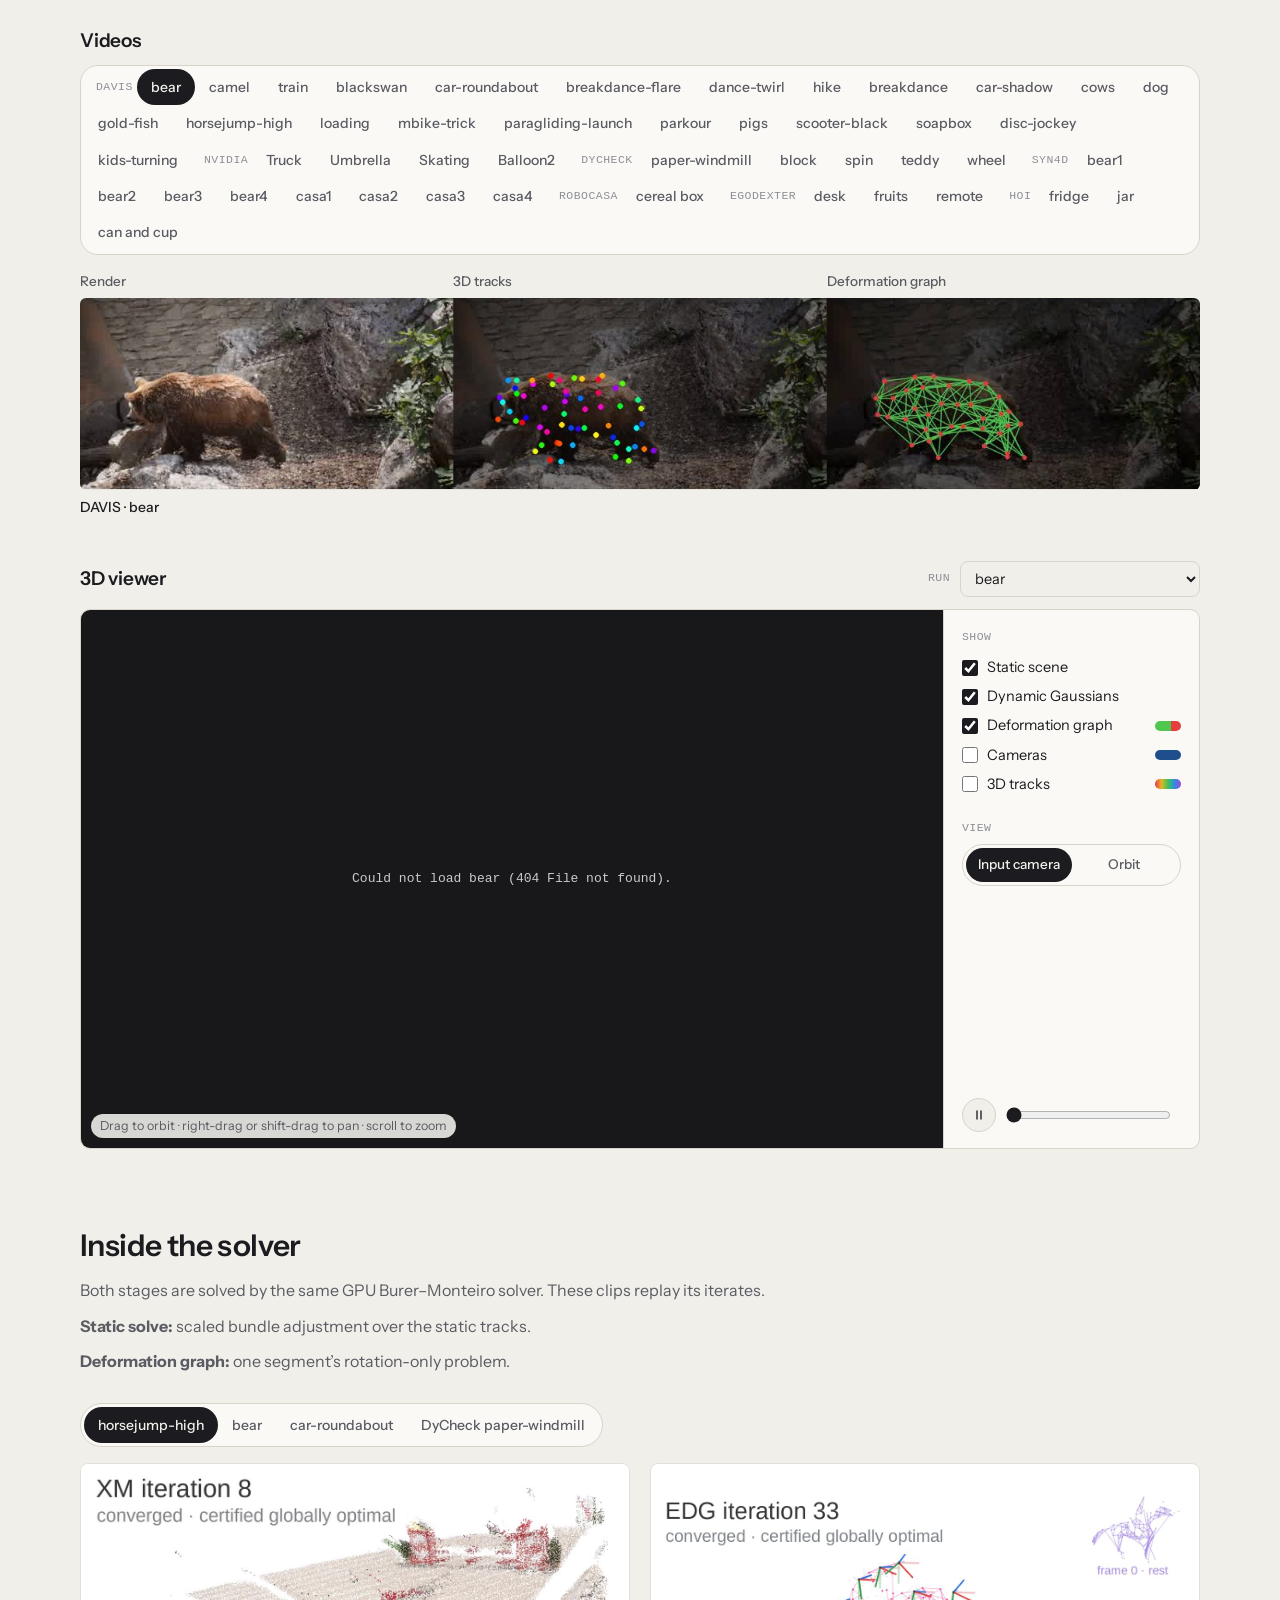
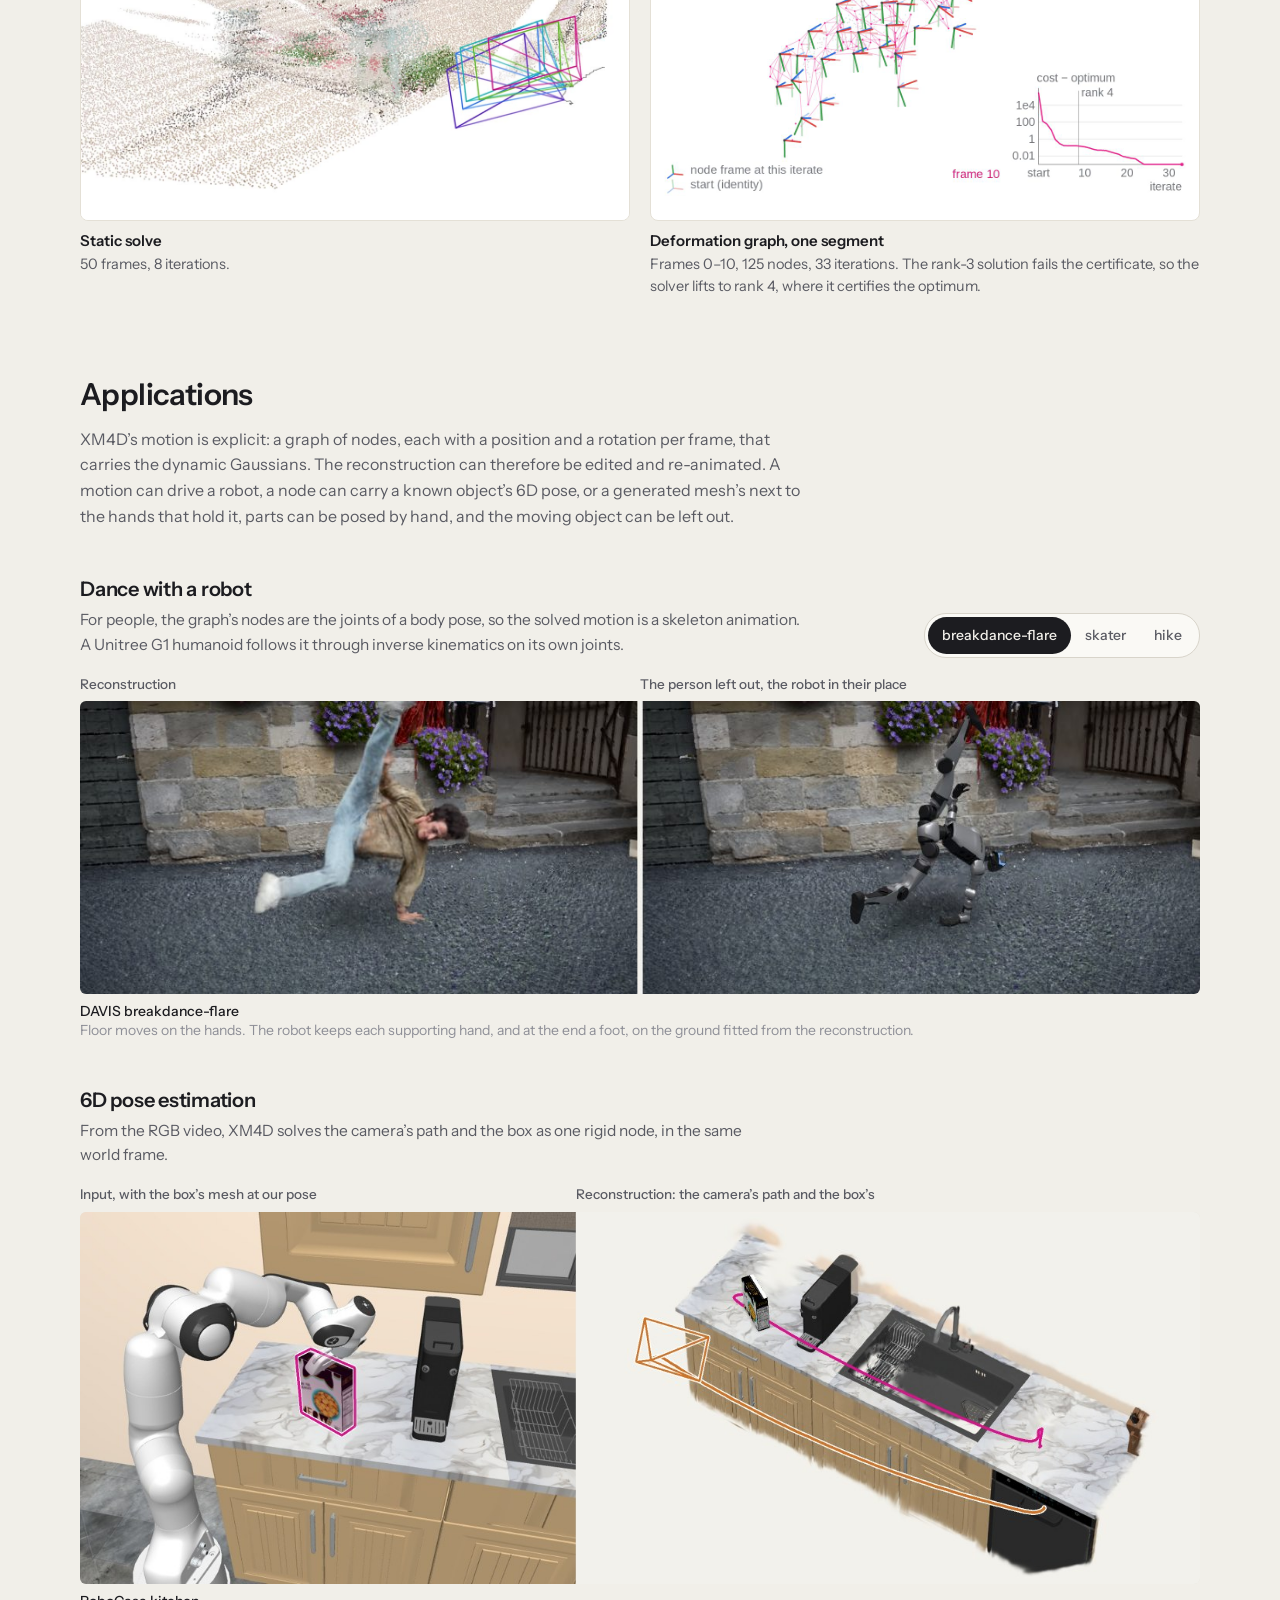
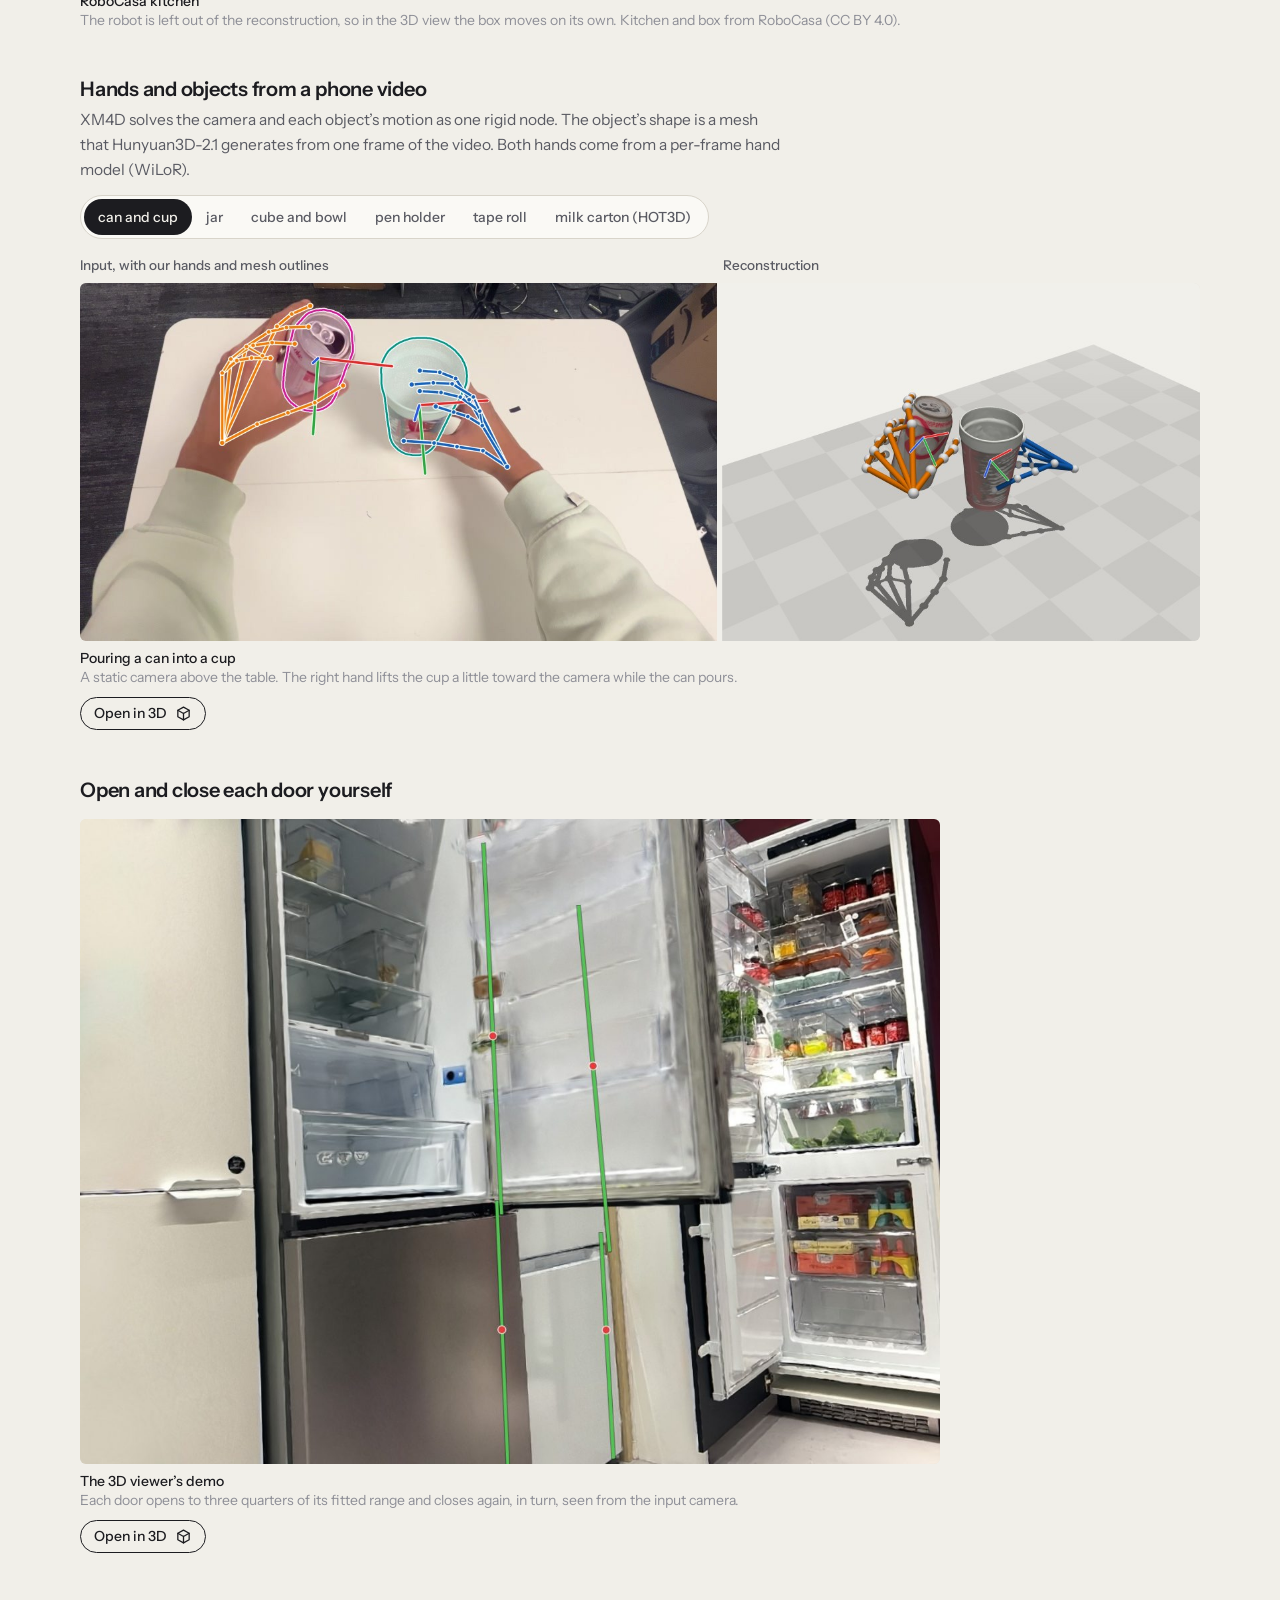
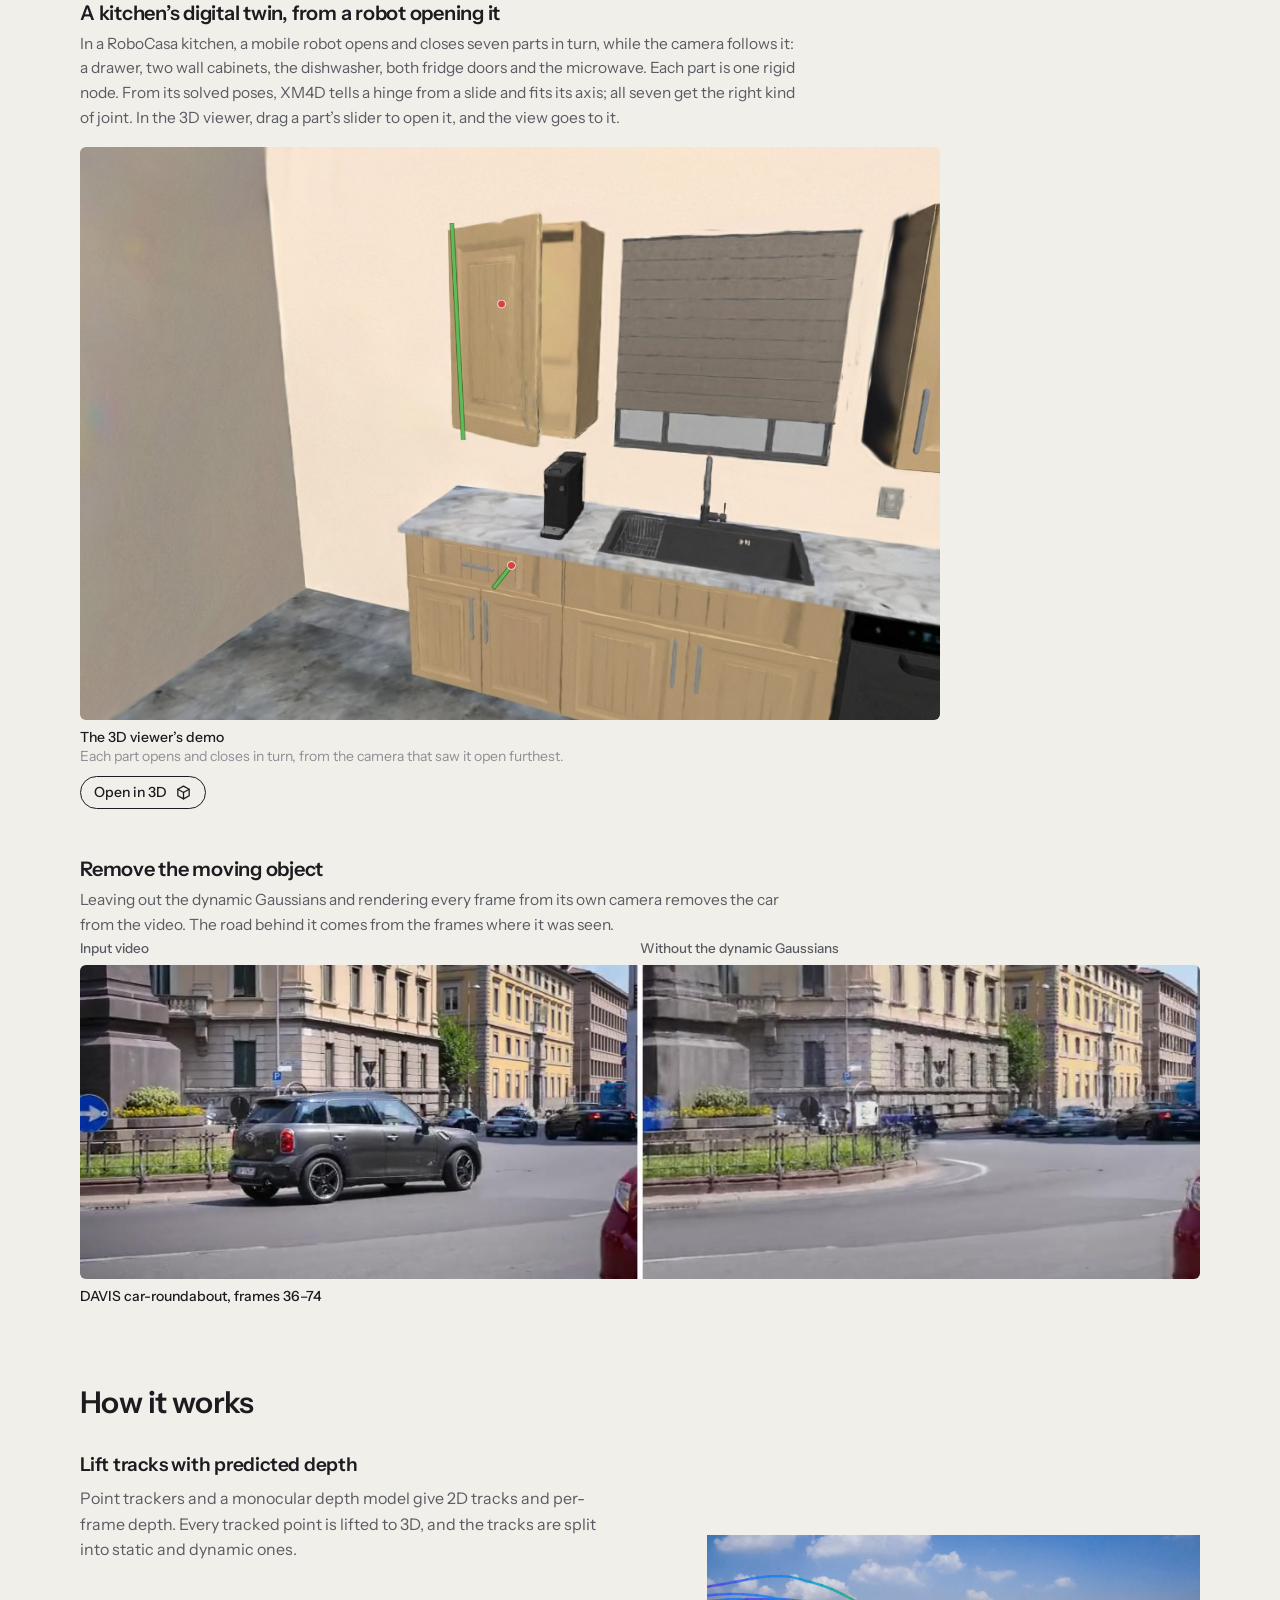
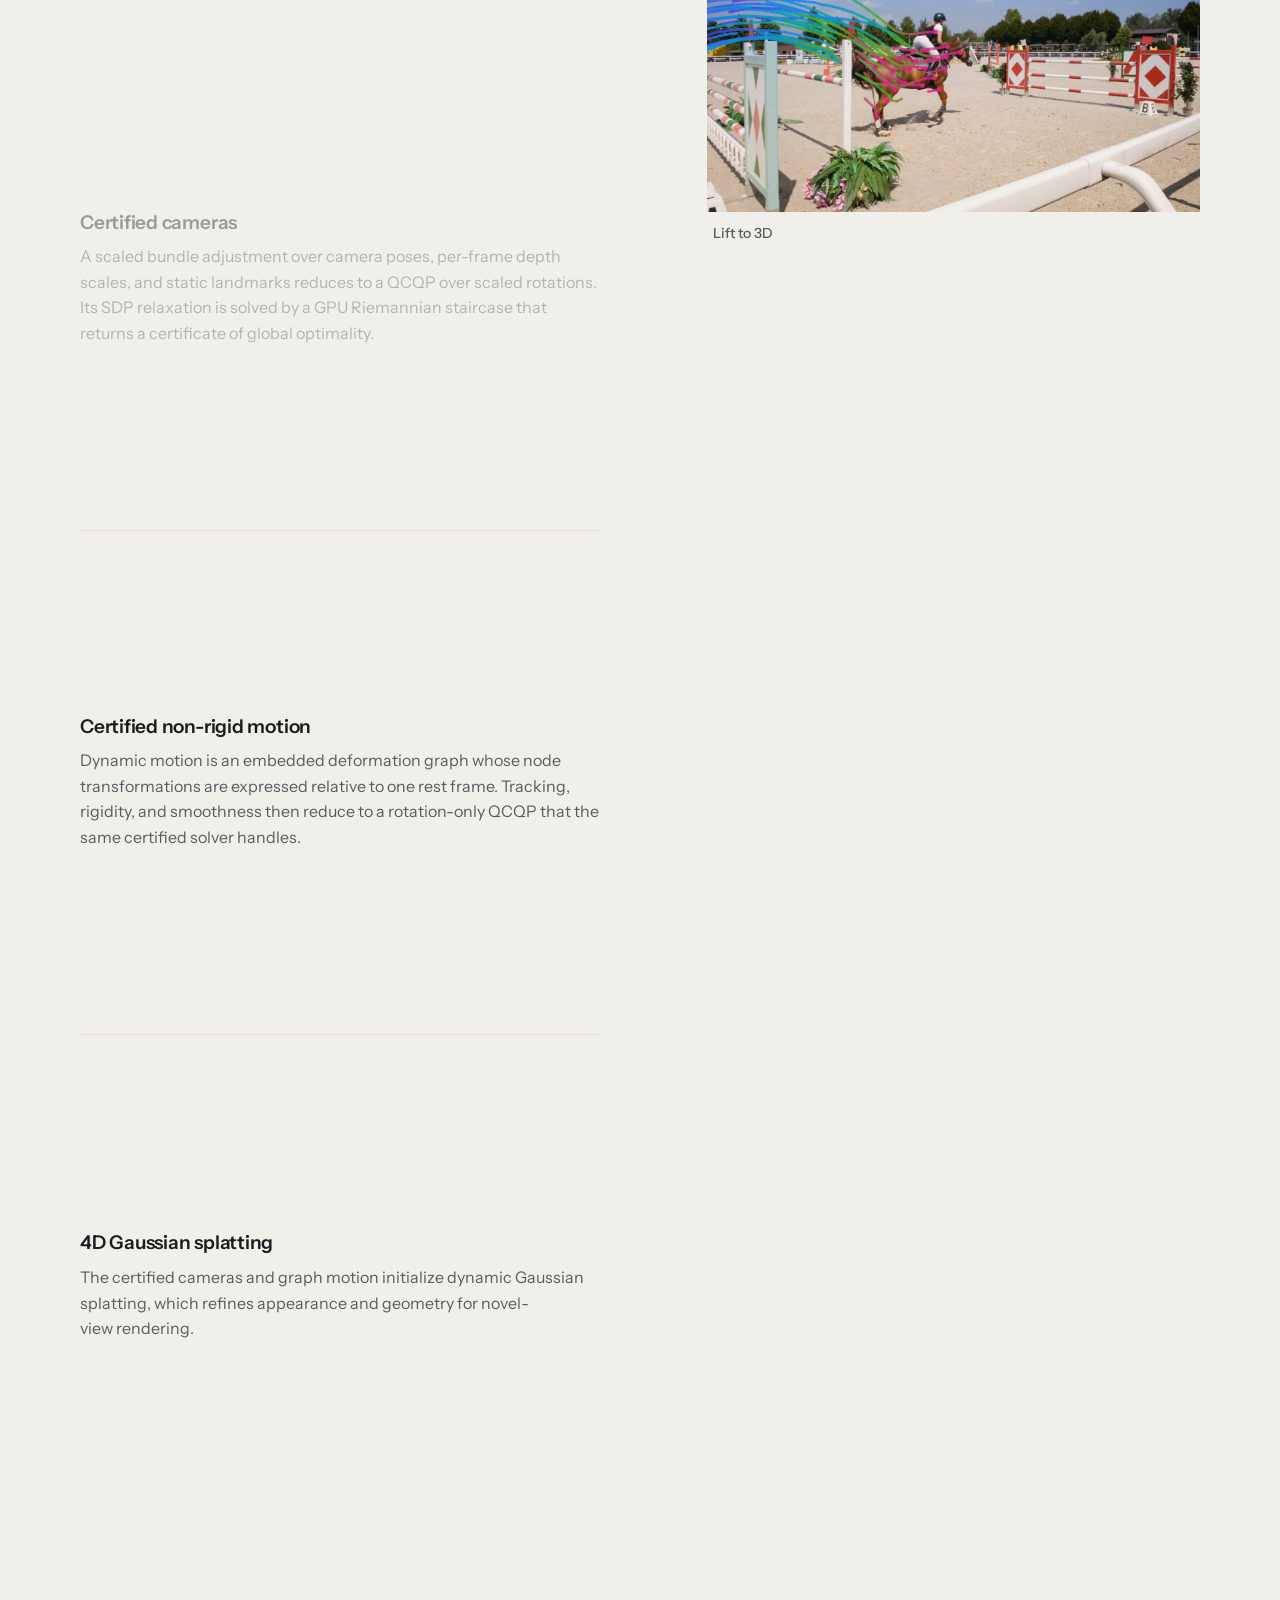
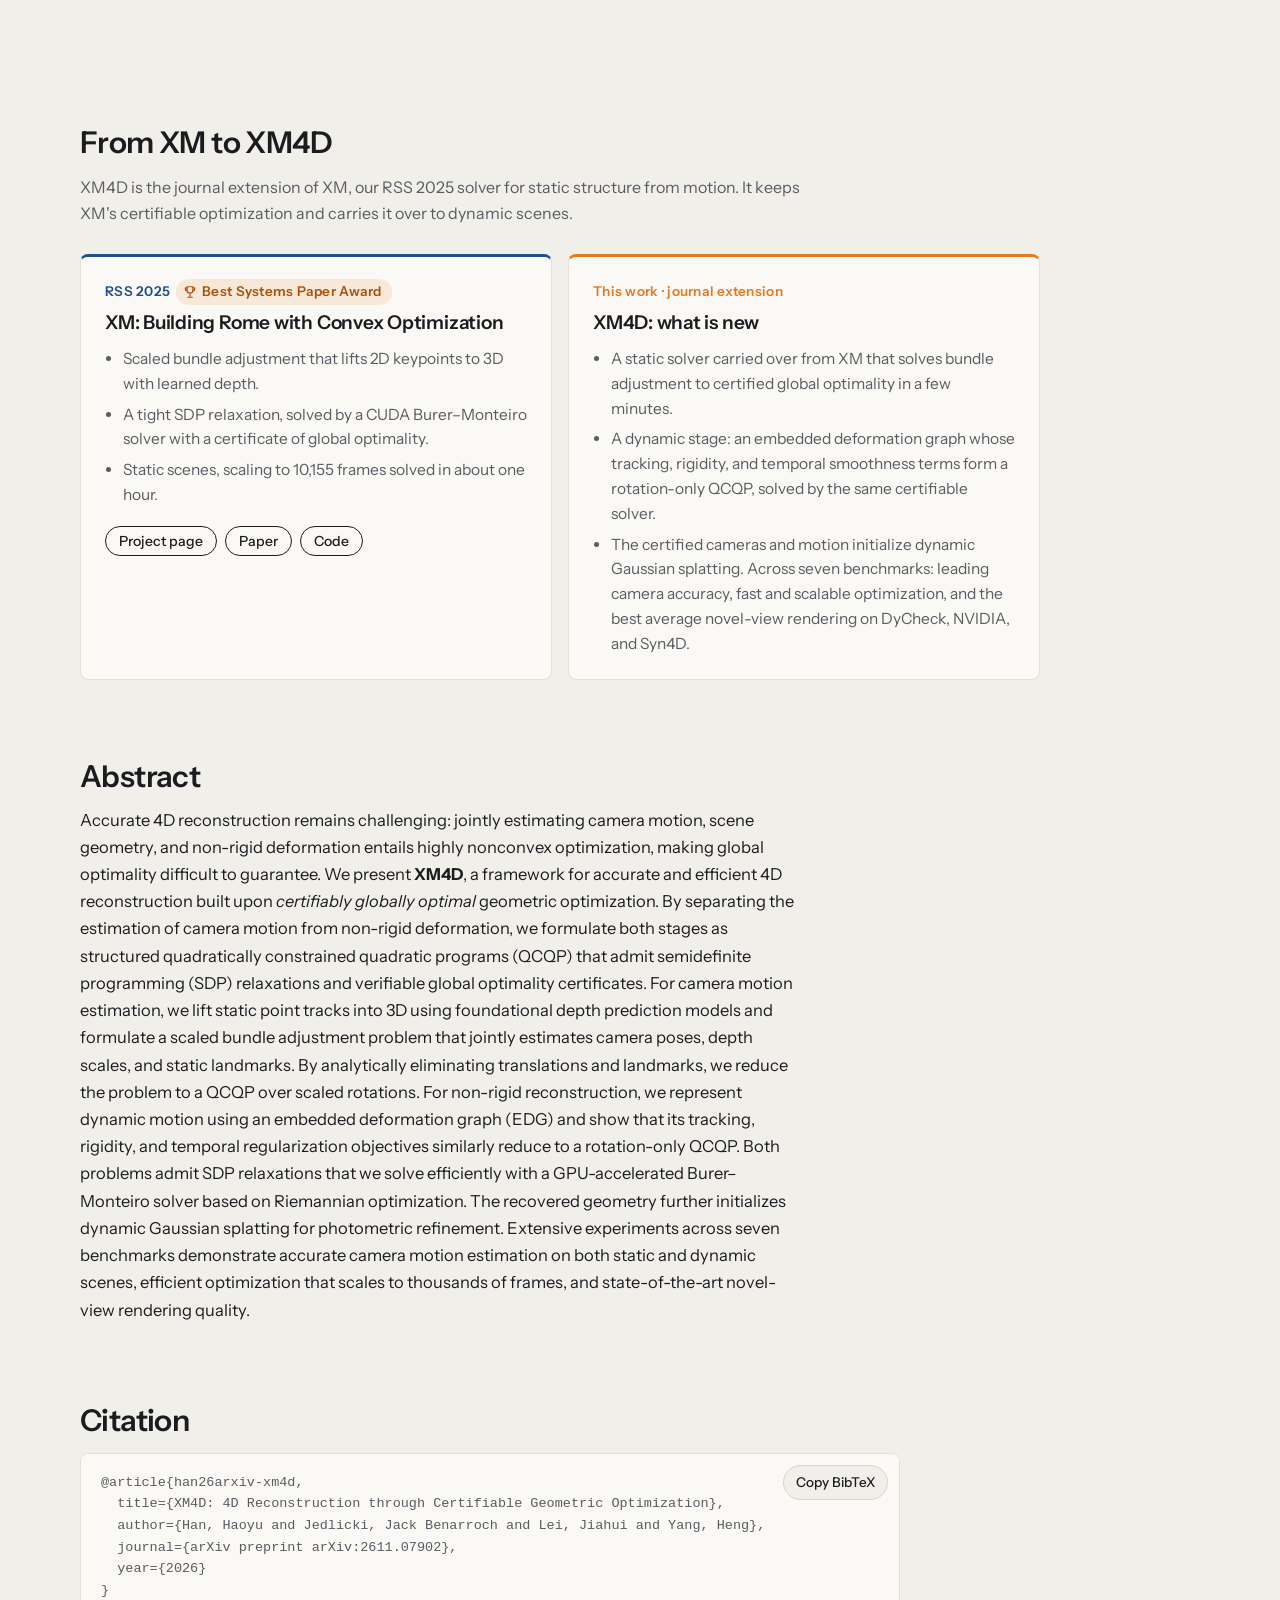
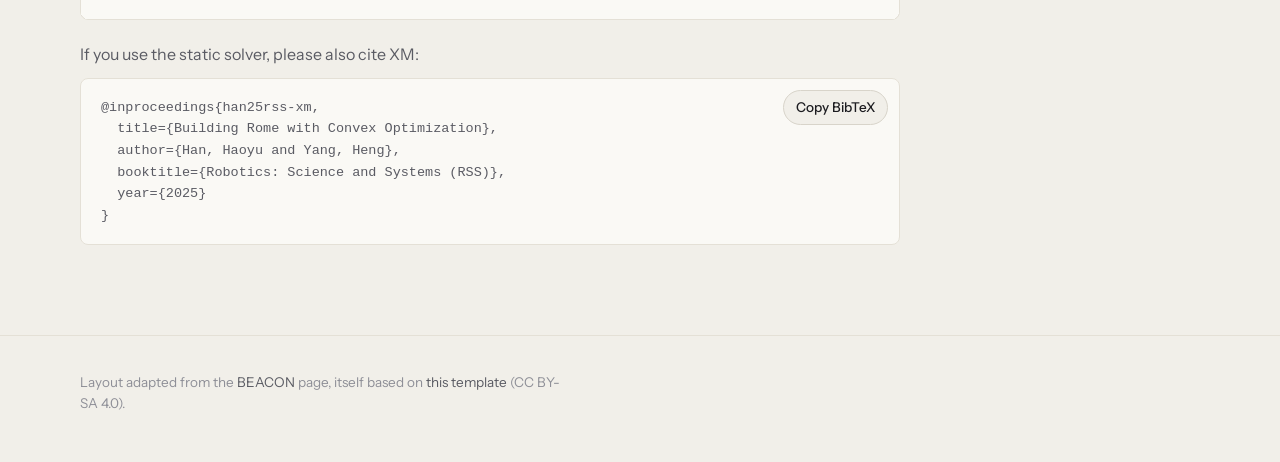
==== commit cd445b52: "Remove bmx-trees: its Gallery tab and clip, its 3D viewer run, and their files Co-Authored-By: Claud" ====
--- a/index.html
+++ b/index.html
@@ -147,7 +147,6 @@
         <button role="tab" aria-selected="false" data-group="breakdance-flare">breakdance-flare</button>
         <button role="tab" aria-selected="false" data-group="dance-twirl">dance-twirl</button>
         <button role="tab" aria-selected="false" data-group="hike">hike</button>
-        <button role="tab" aria-selected="false" data-group="bmx-trees">bmx-trees</button>
         <button role="tab" aria-selected="false" data-group="breakdance">breakdance</button>
         <button role="tab" aria-selected="false" data-group="car-shadow">car-shadow</button>
         <button role="tab" aria-selected="false" data-group="cows">cows</button>
@@ -227,10 +226,6 @@
         <figure class="run"><video muted loop playsinline preload="none" width="1440" height="246" data-poster="assets/img/runs/hike.jpg" data-src="assets/video/runs/hike.mp4"></video>
         <figcaption>DAVIS &middot; hike <span>For people, the graph is the 17 joints of a COCO body pose.</span></figcaption></figure>
       </div>
-      <div class="gallery-group" data-group="bmx-trees" role="tabpanel" hidden>
-        <figure class="run"><video muted loop playsinline preload="none" width="1440" height="246" data-poster="assets/img/runs/bmx-trees.jpg" data-src="assets/video/runs/bmx-trees.mp4"></video>
-        <figcaption>DAVIS &middot; bmx-trees</figcaption></figure>
-      </div>
       <div class="gallery-group" data-group="breakdance" role="tabpanel" hidden>
         <figure class="run"><video muted loop playsinline preload="none" width="1440" height="246" data-poster="assets/img/runs/breakdance.jpg" data-src="assets/video/runs/breakdance.mp4"></video>
         <figcaption>DAVIS &middot; breakdance</figcaption></figure>
@@ -401,7 +396,6 @@
             <option value="breakdance-flare" data-src="assets/3d/breakdance-flare.bin">breakdance-flare</option>
             <option value="dance-twirl" data-src="assets/3d/dance-twirl.bin">dance-twirl</option>
             <option value="hike" data-src="assets/3d/hike.bin">hike</option>
-            <option value="bmx-trees" data-src="assets/3d/bmx-trees.bin">bmx-trees</option>
             <option value="breakdance" data-src="assets/3d/breakdance.bin">breakdance</option>
             <option value="car-shadow" data-src="assets/3d/car-shadow.bin">car-shadow</option>
             <option value="cows" data-src="assets/3d/cows.bin">cows</option>
